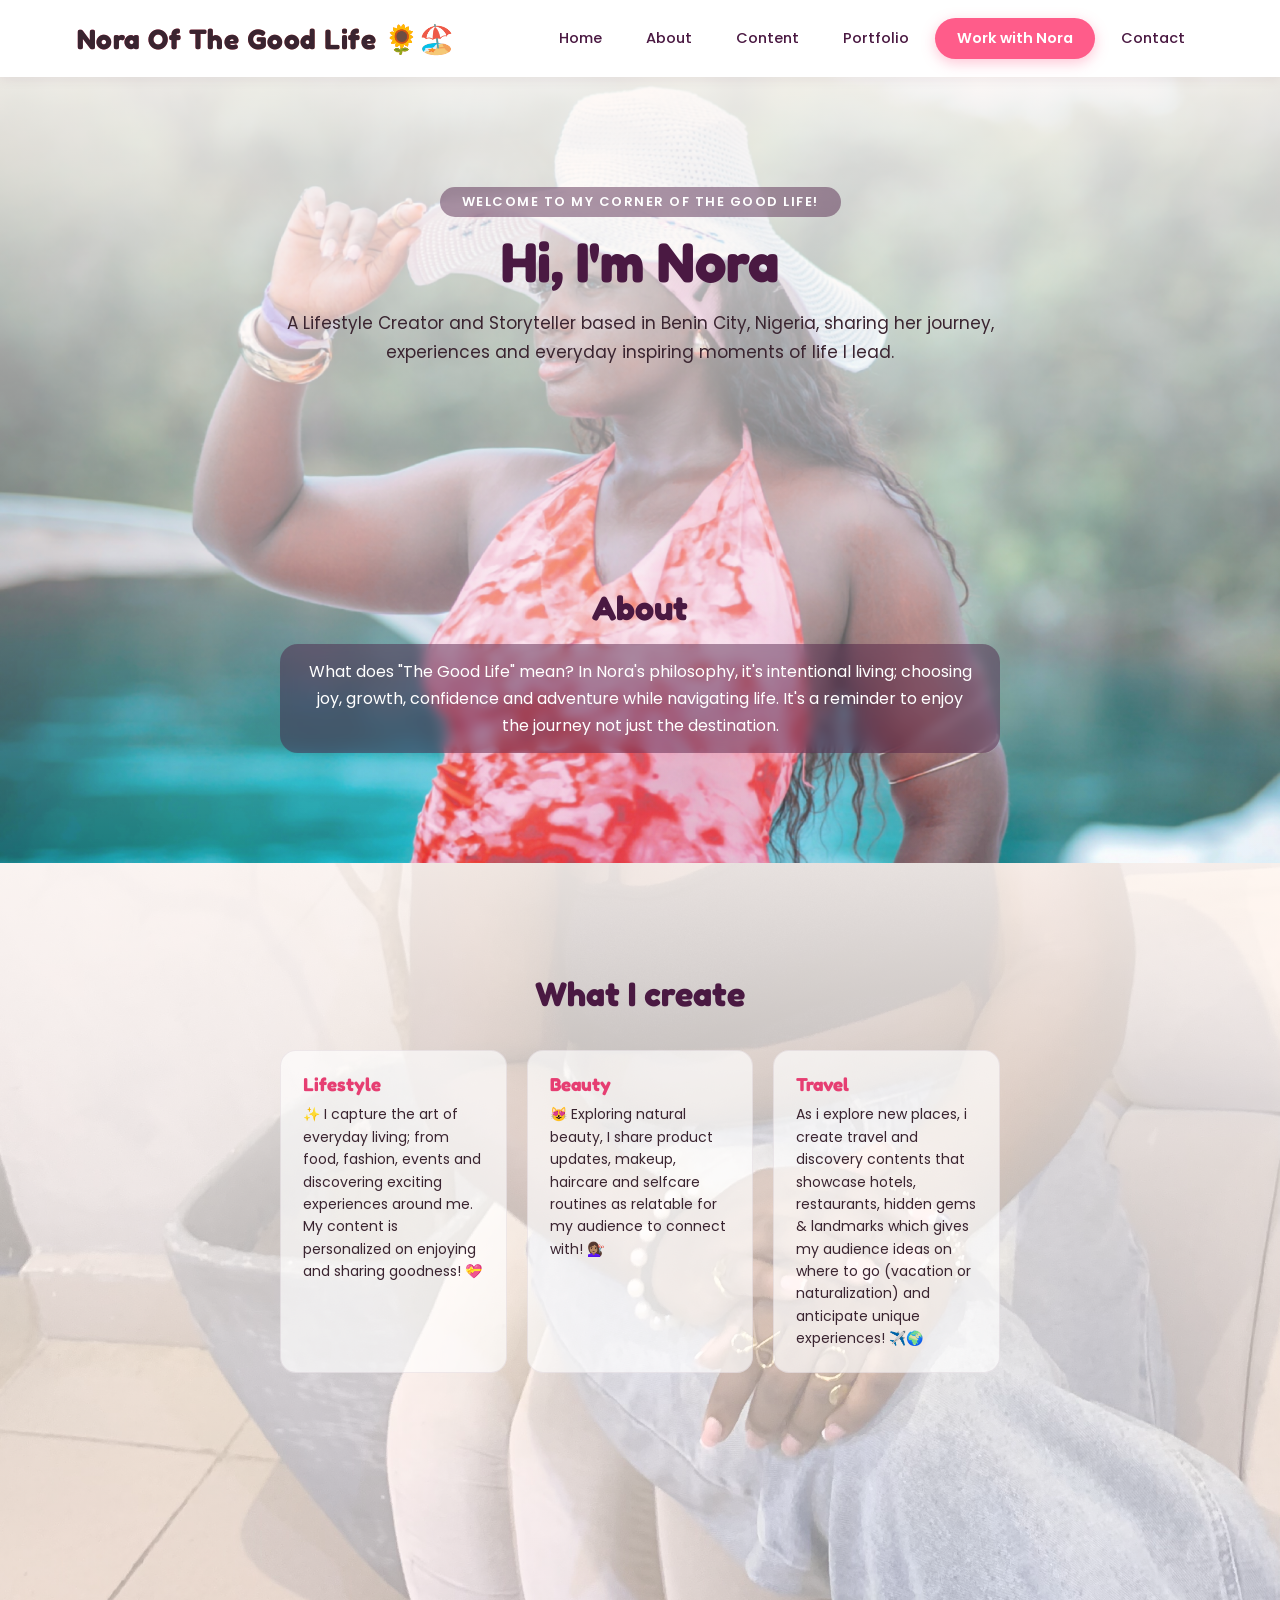
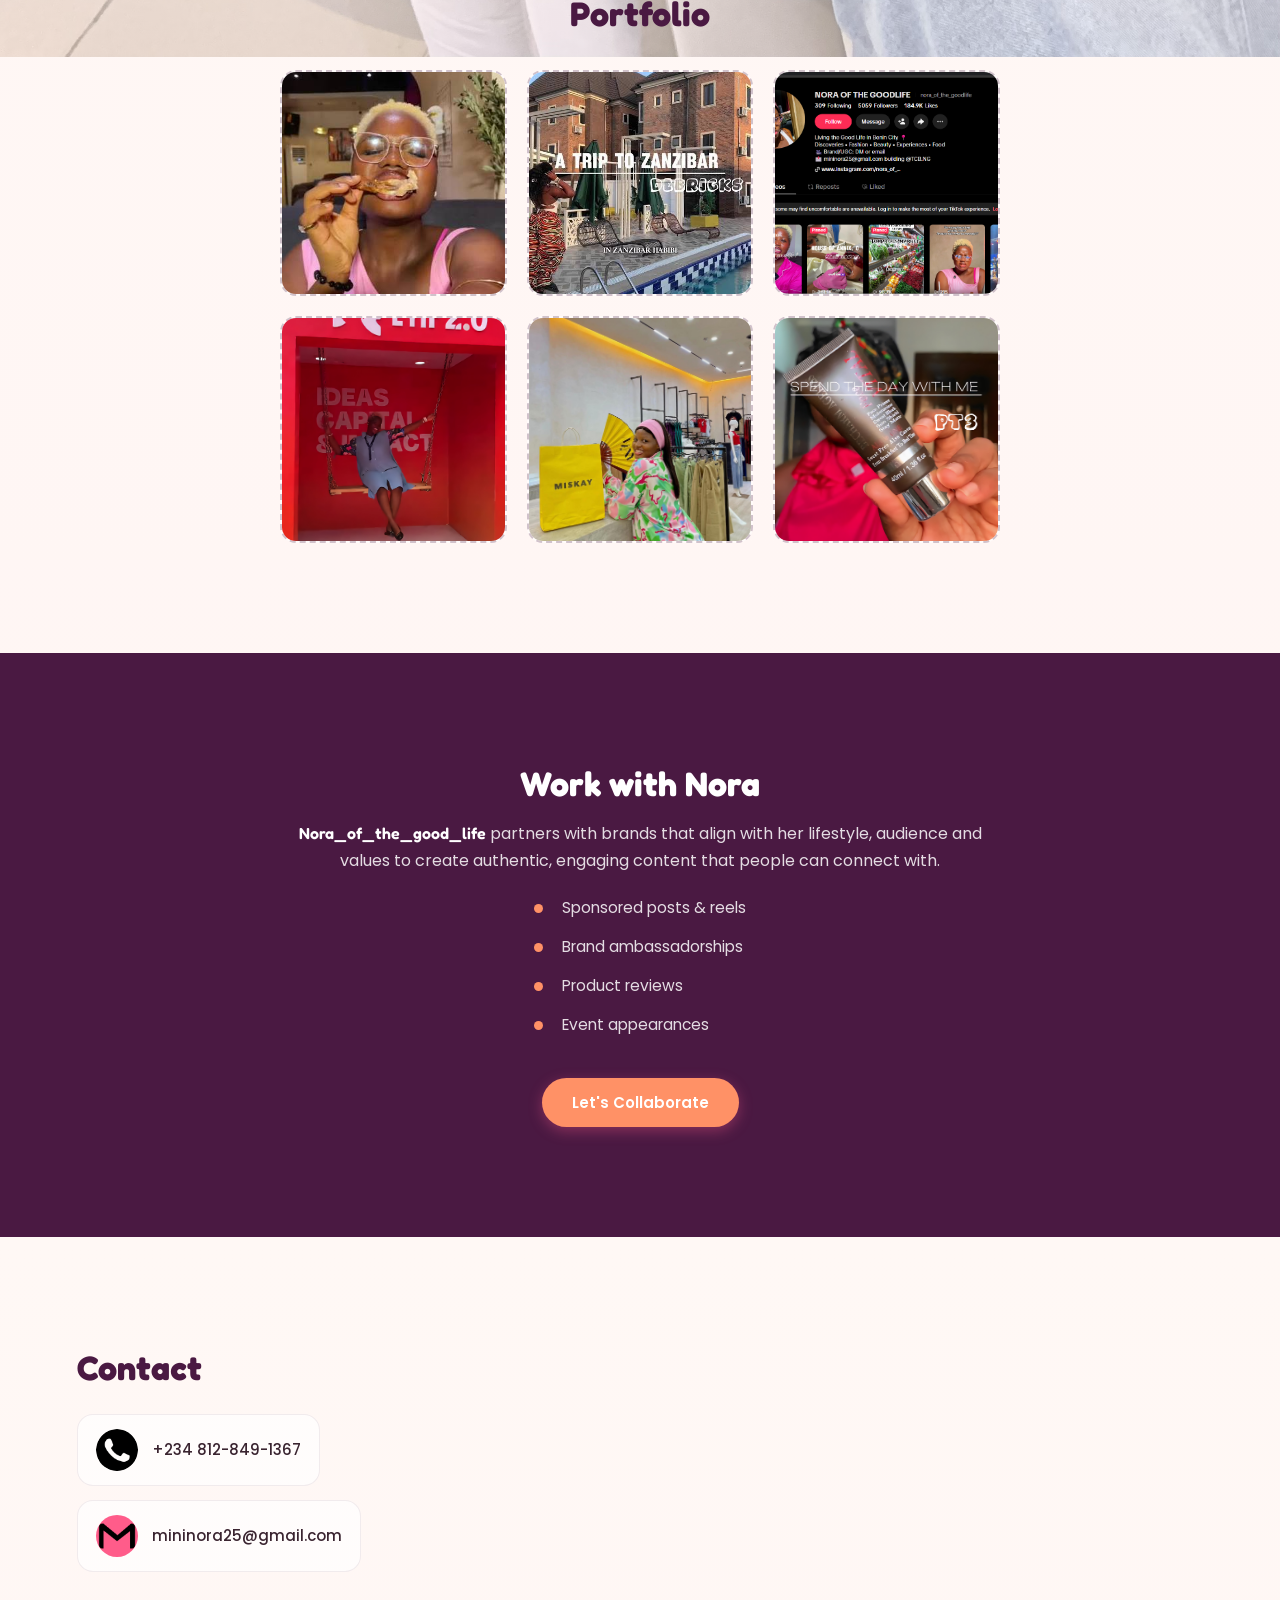
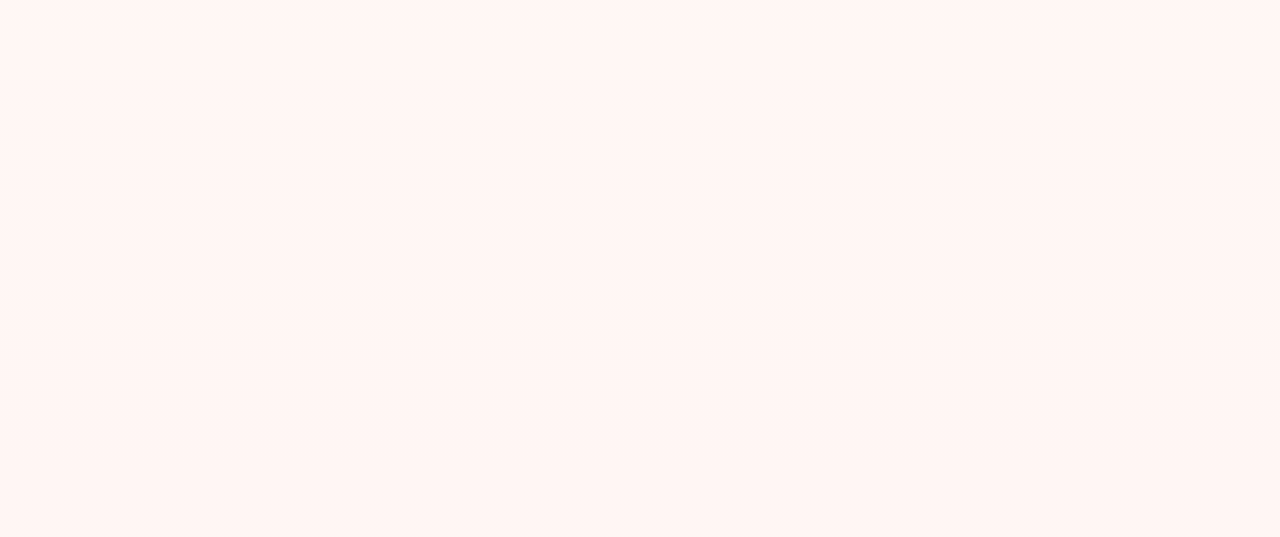
==== index.html @ 42da8dfd "pushing my website" ====
<!DOCTYPE html>
<html lang="en">
<head>
<meta charset="UTF-8">
<meta name="viewport" content="width=device-width, initial-scale=1.0">
<title>Nora</title>

<link rel="preconnect" href="https://fonts.googleapis.com">
<link rel="preconnect" href="https://fonts.gstatic.com" crossorigin>
<link href="https://fonts.googleapis.com/css2?family=Fredoka:wght@600;700&family=Poppins:wght@400;500;600&display=swap" rel="stylesheet">
<link rel="stylesheet" href="style.css">

</head>
<body>

  <header class="navbar">
    <a href="#home" class="logo">Nora Of The Good Life 🌻🏖️</a>
    <nav class="nav-buttons">
      <a href="#home" class="nav-btn">Home</a>
      <a href="#about" class="nav-btn">About</a>
      <a href="#content" class="nav-btn">Content</a>
      <a href="#portfolio" class="nav-btn">Portfolio</a>
      <a href="#work" class="nav-btn cta">Work with Nora</a>
      <a href="#contact" class="nav-btn">Contact</a>
    </nav>
  </header>

  <main>

    <!-- ================= PHOTO 1 — spans Home + About Nora ================= -->
    <!-- Replace assets/photo-1-home-about.jpg with your image path -->
    <div class="photo-zone-1" style="--bg-image:url('assets/img-1.jpg');">

      <section id="home" class="section hero-section">
        <div class="section-inner">
          <p class="eyebrow">Welcome to my corner of the Good Life!</p>
          <h1 class="hero-heading">Hi, I'm Nora</h1>
          <p class="hero-text">A Lifestyle Creator and Storyteller based in Benin City, Nigeria, sharing her journey, experiences and everyday inspiring moments of life I lead.</p>

        </div>
      </section>

      <section id="about" class="section">
        <div class="section-inner">
          <h2>About</h2>
          <p class="section-text-about">What does "The Good Life" mean?
            In Nora's philosophy, it's intentional living; choosing joy, growth, confidence and adventure while navigating life.
            It's a reminder to enjoy the journey not just the destination.
          </p>
        </div>
      </section>

    </div>

    <!-- ================= PHOTO 2 — spans Content + Portfolio ================= -->
    <!-- Replace assets/photo-2-content-portfolio.jpg with your image path -->
    <div class="photo-zone-2" style="--bg-image:url('assets/img-2.jpg');">

      <section id="content" class="section">
        <div class="section-inner">
          <h2>What I create</h2>
          <div class="content-grid">
            <div class="content-card">
              <h3>Lifestyle</h3>
              <p>✨ I capture the art of everyday living; from food, fashion, events and discovering exciting experiences around me. My content is personalized on enjoying and sharing goodness! 💝</p>
            </div>
            <div class="content-card">
              <h3>Beauty</h3>
              <p>😻 Exploring natural beauty, I share product updates, makeup, haircare and selfcare routines as relatable for my audience to connect with! 💇🏽‍♀️</p>
            </div>
            <div class="content-card">
              <h3>Travel</h3>
              <p>As i explore new places, i create travel and discovery contents that showcase hotels, restaurants, hidden gems & landmarks which gives my audience ideas on where to go (vacation or naturalization) and anticipate unique experiences! ✈️🌍</p>
            </div>
          </div>
        </div>
      </section>

      <section id="portfolio" class="section">
        <div class="section-inner">
          <h2>Portfolio</h2>
          <div class="portfolio-grid">
            <div class="portfolio-item"><img class="chop-life-1" src="assets/chop-life-1.jpg"></div>
            <div class="portfolio-item"><img class="chop-life-1" src="assets/chop-life-2.jpg"></div>
            <div class="portfolio-item"><img class="chop-life-1" src="assets/chop-life-3.png"></div>
            <div class="portfolio-item"><img class="chop-life-1" src="assets/chop-life-4 (1).jpg"></div>
            <div class="portfolio-item"><img class="chop-life-1" src="assets/chop-life-5.jpg"></div>
            <div class="portfolio-item"><img class="chop-life-1" src="assets/chop-life-6.jpg"></div>
          </div>
        </div>
      </section>

    </div>

    <!-- ================= NO PHOTO — Work with Nora gets a solid color break instead ================= -->
    <section id="work" class="section work-section">
      <div class="section-inner">
        <h2>Work with Nora</h2>
        <p class="section-text">
          <span class="brand-name">Nora_of_the_good_life</span> partners with brands that align with her lifestyle, audience and values to create authentic, engaging content that people can connect with.
        </p>
        <ul class="collab-list">
          <li>Sponsored posts &amp; reels</li>
          <li>Brand ambassadorships</li>
          <li>Product reviews</li>
          <li>Event appearances</li>
        </ul>

        <a href="#contact" class="btn btn-primary">Let's Collaborate</a>
      </div>
    </section>

<!-- ================= PHOTO 3 — Contact only ================= -->
<div class="photo-zone-3" style="--bg-image:url('assets/img-3.JPG');">

  <section id="contact" class="section">
    <div class="section-inner-last">
      <h2>Contact</h2>

      <div class="contact-list">
        <a class="contact-link" href="https://wa.me/2348128491367" target="_blank" rel="noopener">
          <span class="contact-icon contact-icon--whatsapp">
            <img src="assets/whatsapp.png" alt="WhatsApp">
          </span>
          <span class="contact-value">+234 812-849-1367</span>
        </a>

        <a class="contact-link" href="mailto:mininora25@gmail.com">
          <span class="contact-icon contact-icon--gmail">
            <img src="assets/gmail.png" alt="Gmail">
          </span>
          <span class="contact-value">mininora25@gmail.com</span>
        </a>
      </div>
    </div>
  </section>

</div>
          </main>

</body>
</html>
---- style.css ----
:root{
    /* ===== BRAND COLORS — pink accent + supporting palette ===== */
    --pink-primary: #FF5C8A;   /* main accent — buttons, highlights */
    --pink-dark:    #E63E72;   /* hover state for pink elements */
    --pink-light:   #FFE3EC;   /* soft pink — hover backgrounds, tints */
    --coral:        #FF9166;   /* warm secondary — adds energy */
    --plum:         #4A1942;   /* deep contrast — logo, confident text */
    --cream:        #FFF8F5;   /* warm background instead of stark white */
    --text-dark:    #3A2430;   /* body text — warm near-black */
    --white:        #FFFFFF;
    --navbar-height: 84px;
  }

  *{
    margin: 0;
    padding: 0;
    box-sizing: border-box;
  }

  html{
    scroll-behavior: smooth;
  }

  body{
    font-family: 'Poppins', sans-serif;
    background-color: var(--cream);
    color: var(--text-dark);
  }

  a{
    text-decoration: none;
    color: inherit;
  }

  /* ===== HEADER ===== */
  .navbar{
    position: sticky;
    top: 0;
    z-index: 100;
    display: flex;
    align-items: center;
    justify-content: space-between;
    flex-wrap: wrap;
    gap: 16px;
    padding: 18px 6%;
    background-color: var(--white);
    box-shadow: 0 2px 12px rgba(74, 25, 66, 0.08);
  }

  .logo{
    font-family: 'Fredoka', sans-serif;
    font-weight: 700;
    font-size: 28px;
    background: linear-gradient(90deg, var(--pink-primary), var(--coral));
    -webkit-background-clip: text;
    background-clip: text;
    letter-spacing: 0.5px;
  }

  .nav-buttons{
    display: flex;
    align-items: center;
    flex-wrap: wrap;
    gap: 8px;
  }

  .nav-btn{
    font-family: 'Poppins', sans-serif;
    font-weight: 500;
    font-size: 14.5px;
    color: var(--plum);
    background-color: transparent;
    border: none;
    padding: 10px 18px;
    border-radius: 999px;
    cursor: pointer;
    transition: background-color 0.25s ease, color 0.25s ease, transform 0.2s ease;
  }

  .nav-btn:hover{
    background-color: var(--pink-light);
    color: var(--pink-dark);
  }

  .nav-btn:focus-visible{
    outline: 2px solid var(--pink-primary);
    outline-offset: 2px;
  }

  .nav-btn.cta{
    background-color: var(--pink-primary);
    color: var(--white);
    font-weight: 600;
    padding: 10px 22px;
    box-shadow: 0 4px 14px rgba(255, 92, 138, 0.35);
  }

  .nav-btn.cta:hover{
    background-color: var(--pink-dark);
    transform: translateY(-1px);
    box-shadow: 0 6px 18px rgba(230, 62, 114, 0.4);
  }

  @media (max-width: 720px){
    .navbar{
      justify-content: center;
      text-align: center;
    }
    .nav-buttons{
      justify-content: center;
    }
    .nav-btn{
      font-size: 14px;
      padding: 9px 14px;
    }
  }

  /* =====================================================
     PHOTO ZONES
     A "photo zone" is a wrapper <div> that can hold ONE or
     MORE <section> elements. Whatever image you set on
     --bg-image shows faintly behind every section inside
     that wrapper, so the picture flows continuously across
     however many sections you put inside it.

     HOW TO ADD YOUR IMAGES:
     Find the three divs below with class="photo-zone" and
     replace the url('...') inside the inline style="" with
     the path to your photo, e.g. url('assets/nora-home.jpg')
  ===================================================== */
    .photo-zone-1{
    position: relative;
    isolation: isolate; /* keeps the background layers contained to this wrapper */
  }

    .photo-zone-1::before{
    content: "";
    position: absolute;
    inset: 0;
    z-index: -2;
    background-image: var(--bg-image);
    background-size: cover;
    background-position: 0% 40%;
    background-repeat: no-repeat;
  }

    /* Soft pink/cream wash over the photo so it stays gentle
     and on-brand instead of a plain dimmed image */
  .photo-zone-1::after{
    content: "";
    position: absolute;
    inset: 0;
    z-index: -1;
    background: linear-gradient(180deg, rgba(255,248,245,0.90), rgba(255,227,236,0.10));
  }

  
  .photo-zone-2{
    position: relative;
    isolation: isolate; /* keeps the background layers contained to this wrapper */
  }

  .photo-zone-2::before{
    content: "";
    position: absolute;
    inset: 0;
    z-index: -2;
    background-image: var(--bg-image);
    background-size: cover;
    background-position: 0 45%;
    background-repeat: no-repeat;
  }

  /* Soft pink/cream wash over the photo so it stays gentle
     and on-brand instead of a plain dimmed image */
  .photo-zone-2::after{
    content: "";
    position: absolute;
    inset: 0;
    z-index: -1;
    background: linear-gradient(180deg, rgba(255,248,245,0.90), rgba(255,227,236,0.10));
  }

    .photo-zone-3{
    position: relative;
    isolation: isolate; /* keeps the background layers contained to this wrapper */
  }

    .photo-zone-3::before{
    content: "";
    position: absolute;
    inset: 0;
    z-index: -2;
    background-image: var(--bg-image);
    background-size: 100%;
    background-position: 0 45%;
    background-repeat: no-repeat;
  }

    /* Soft pink/cream wash over the photo so it stays gentle
     and on-brand instead of a plain dimmed image */
  .photo-zone-3::after{
    content: "";
    position: absolute;
    inset: 0;
    z-index: -1;
    background: linear-gradient(180deg, rgba(255,248,245,0.90), rgba(255,227,236,0.10));
  }




  /* Fixed attachment gives a gentle parallax feel — desktop only,
     since background-attachment:fixed is unreliable on mobile Safari */
 @media (min-width: 1024px){
  .photo-zone-1::before,
  .photo-zone-2::before,
  .photo-zone-3::before{
    background-attachment: fixed;
  }
}

  /* ===== SHARED SECTION STYLES ===== */
  .section{
    scroll-margin-top: var(--navbar-height);
    padding: 110px 6%;
    display: flex;
    justify-content: center;
  }

  .section #home{
    scroll-margin-top: var(--navbar-height);
    padding-top: 10px 6%;
    display: flex;
    justify-content: center;
  }

  .section-inner{
    width: 100%;
    max-width: 720px;
    text-align: center;
  }

  .section-inner-last{
    width: 100%;
    max-width: 720px;
    text-align: bottom;
  }

  .eyebrow{
    font-weight: 600;
    font-size: 13px;
    letter-spacing: 1.5px;
    text-transform: uppercase;
    color: var(--white);
    margin-bottom: 10px;

    display: inline-block;
    padding: 5px 22px;
    border-radius: 18px;

    background: rgba(74, 25, 66, 0.45);   /* plum, translucent — photo still shows through */
    backdrop-filter: blur(6px);
    -webkit-backdrop-filter: blur(6px);   /* Safari needs the prefix */
  }

  .section h2{
    font-family: 'Fredoka', sans-serif;
    font-size: 34px;
    color: var(--plum);
    margin-bottom: 16px;
  }

  .section-text{
    font-size: 16px;
    line-height: 1.7;
    color: var(--text-dark);
  }

  .brand-name{
  font-family: 'Fredoka', sans-serif;
  font-weight: 600;
  color: var(--white);
}

 .section-text-about{
  font-size: 16px;
  line-height: 1.7;
  color: var(--white);

  display: inline-block;
  padding: 14px 22px;
  border-radius: 18px;

  background: rgba(74, 25, 66, 0.45);   /* plum, translucent — photo still shows through */
  backdrop-filter: blur(6px);
  -webkit-backdrop-filter: blur(6px);   /* Safari needs the prefix */
}
  .btn{
    display: flex;
    justify-content: center;
    align-items: center;
    margin-top: 26px;
    padding: 13px 30px;
    border-radius: 999px;
    font-weight: 600;
    font-size: 15px;
    width: fit-content;
  }

  .btn-primary{
    background-color: var(--pink-primary);
    color: var(--white);
    box-shadow: 0 4px 14px rgba(255, 92, 138, 0.35);
    transition: background-color 0.25s ease, transform 0.2s ease;
  }

  .btn-primary:hover{
    background-color: var(--pink-dark);
    transform: translateY(-1px);
  }

  #contact{
  justify-content: flex-start;   /* horizontal — pushes it to the left */
  align-items: flex-start;       /* vertical — pushes it to the top */
  min-height: 100vh;             /* needed so "top" has room to mean something */
}

#contact .section-inner{
  text-align: left;
  max-width: 400px;              /* optional — stops text stretching edge-to-edge now that it's not centered */
}

/* ===== CONTACT LIST ===== */
.contact-list{
  margin-top: 26px;
  display: flex;
  flex-direction: column;
  gap: 14px;
  align-items: flex-start;   /* ← add this: stops children stretching full width */
}

.contact-link{
  display: flex;
  align-items: center;
  gap: 14px;
  padding: 14px 18px;
  border-radius: 16px;
  background: rgba(255,255,255,0.65);
  border: 1px solid rgba(74,25,66,0.08);
  transition: background-color 0.25s ease, transform 0.2s ease, border-color 0.25s ease;
}

.contact-link:hover{
  background: var(--white);
  border-color: var(--pink-primary);
  transform: translateY(-1px);
}

.contact-link:focus-visible{
  outline: 2px solid var(--pink-primary);
  outline-offset: 2px;
}

.contact-icon{
  flex-shrink: 0;
  width: 42px;
  height: 42px;
  border-radius: 50%;
  background-color: var(--pink-primary);
  color: var(--white);
  display: flex;
  align-items: center;
  justify-content: center;
}

.contact-icon svg{
  width: 20px;
  height: 20px;
}

.contact-icon--whatsapp{
  background: transparent;   /* the image already has its own black circle */
}

.contact-icon--whatsapp img,
.contact-icon--gmail img{
  width: 100%;
  height: 100%;
  object-fit: cover;
  border-radius: 50%;        /* keeps it clipped to a perfect circle even if the source PNG isn't perfectly cropped */
}

.contact-text{
  display: flex;
  flex-direction: column;
  text-align: left;
}

.contact-label{
  font-size: 12px;
  font-weight: 600;
  text-transform: uppercase;
  letter-spacing: 0.5px;
  color: var(--pink-dark);
}

.contact-value{
  font-size: 15px;
  font-weight: 500;
  color: var(--text-dark);
}


  /* ===== HOME ===== */
  .hero-section #home{
    min-height: calc(100vh - var(--navbar-height));
    align-items: flex-start;
    margin-top: 0;
  }

  .hero-heading{
    font-family: 'Fredoka', sans-serif;
    font-size: 56px;
    color: var(--plum);
    margin-bottom: 14px;
  }

  .hero-text{
    font-size: 17px;
    line-height: 1.7;
  }

  /* ===== CONTENT GRID ===== */
  .content-grid{
    margin-top: 36px;
    display: grid;
    grid-template-columns: repeat(auto-fit, minmax(160px, 1fr));
    gap: 20px;
    text-align: left;
  }

  .content-card{
    background-color: rgba(255,255,255,0.65);
    border: 1px solid rgba(74,25,66,0.08);
    border-radius: 16px;
    padding: 22px;
  }

  .content-card h3{
    font-family: 'Fredoka', sans-serif;
    color: var(--pink-dark);
    margin-bottom: 8px;
  }

  .content-card p{
    font-size: 14px;
    line-height: 1.6;
  }

  /* ===== PORTFOLIO GRID ===== */
  .portfolio-grid{
    margin-top: 36px;
    display: grid;
    grid-template-columns: repeat(auto-fit, minmax(180px, 1fr));
    gap: 20px;
  }

 .portfolio-item{
  aspect-ratio: 1 / 1;
  border-radius: 16px;
  overflow: hidden;              /* ← add this: clips the image to the rounded corners */
  border: 2px dashed rgba(74,25,66,0.25);
  background-color: rgba(255,255,255,0.5);
  display: flex;
  align-items: center;
  justify-content: center;
  color: var(--plum);
  font-size: 13px;
}

  .chop-life-1{
  width: 100%;
  height: 100%;
  object-fit: cover;             /* ← fills the box, crops overflow, no stretching */
  object-position: center;       /* ← same idea as background-position, for <img> tags */
  display: block;                /* removes the small gap browsers add under inline images */
  }



  /* ===== WORK WITH NORA (intentionally has no photo — solid color break) ===== */
  .work-section{
    background-color: var(--plum);
  }

  .collab-list{
  list-style: none;          /* removes the default bullet so we can style our own */
  margin-top: 22px;
  text-align: left;
  display: inline-block;     /* so the list can be centered by its parent .section-inner */
}

.collab-list li{
  position: relative;
  padding-left: 28px;
  margin-bottom: 14px;
  font-size: 15.5px;
  line-height: 1.6;
  color: rgba(255,255,255,0.85);
}

.collab-list li::before{
  content: "";
  position: absolute;
  left: 0;
  top: 8px;
  width: 9px;
  height: 9px;
  border-radius: 50%;
  background-color: var(--coral);
}

  .work-section h2,
  .work-section .eyebrow{
    color: var(--white);
  }

  .work-section .section-text{
    color: rgba(255,255,255,0.85);
  }

  .work-section .btn-primary{
    background-color: var(--coral);
    margin-left: auto;
    margin-right: auto;
  }

  .work-section .btn-primary:hover{
    background-color: var(--pink-primary);
  }
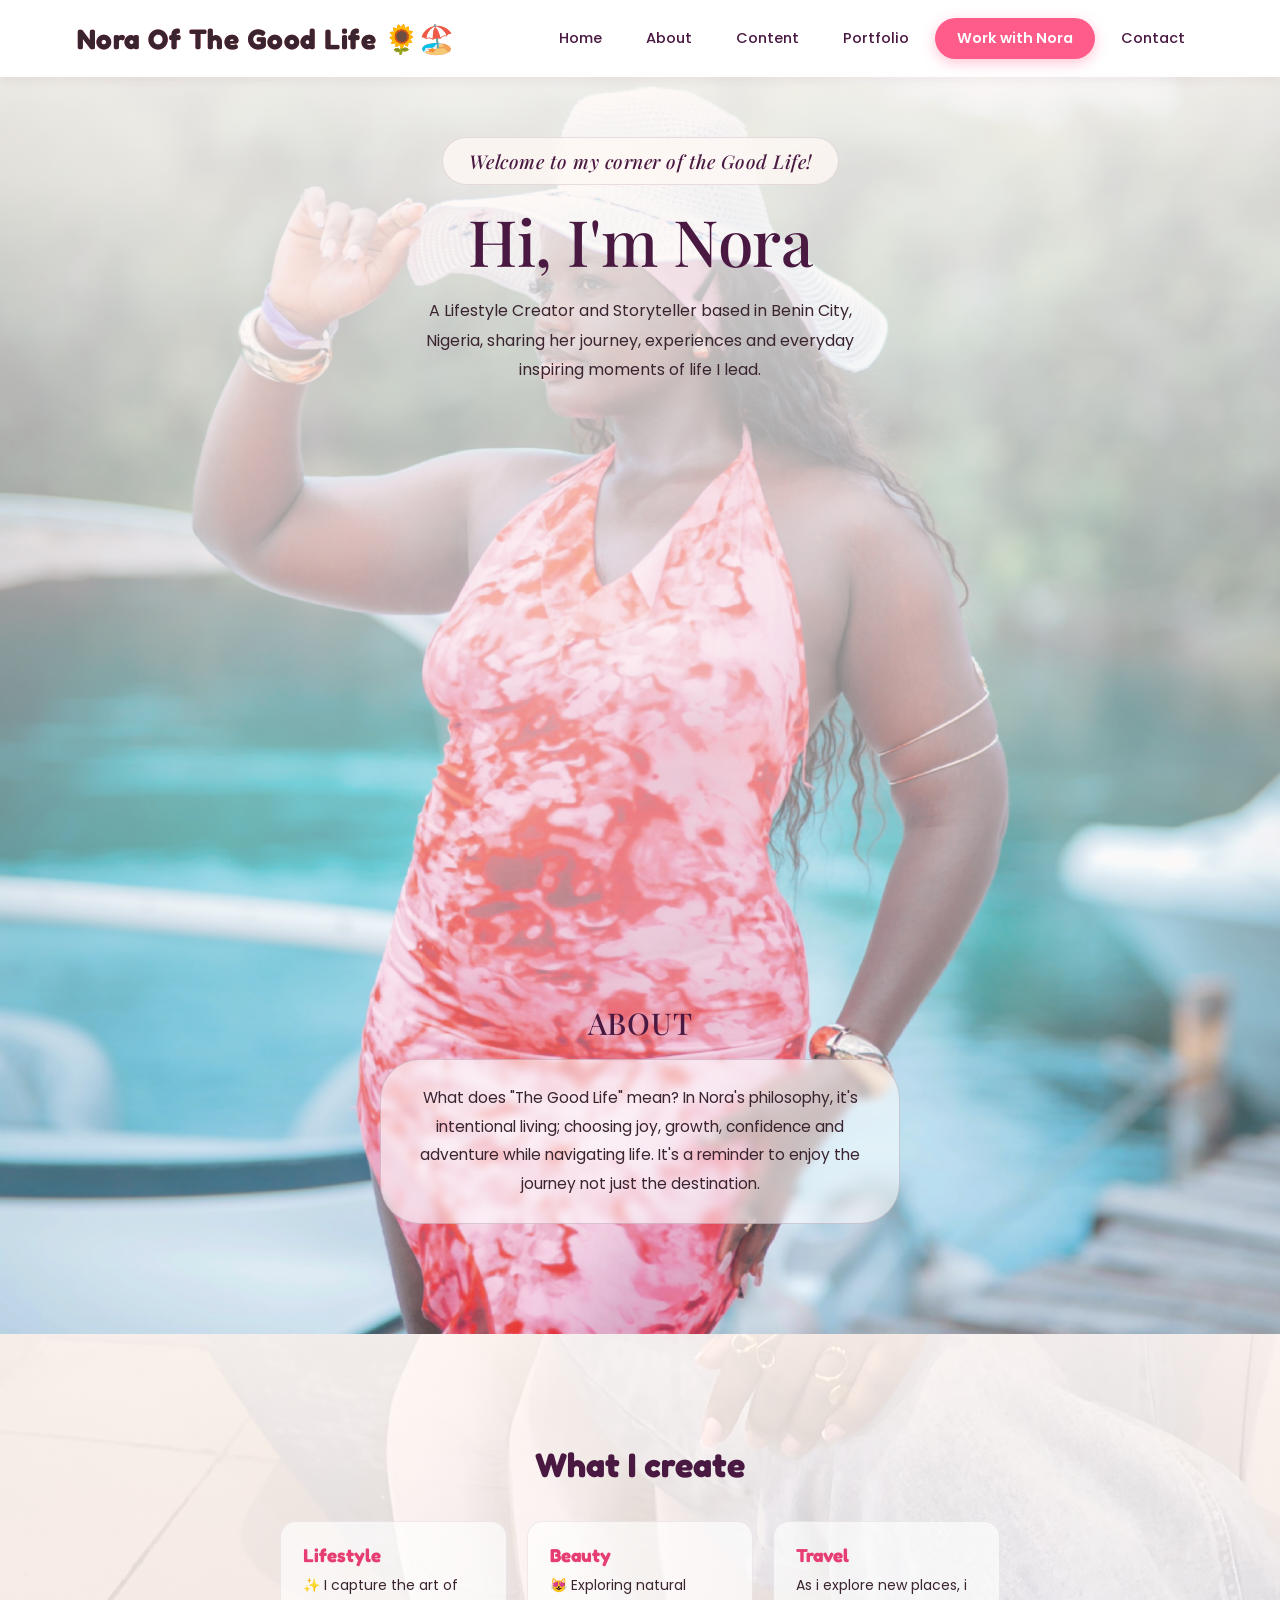
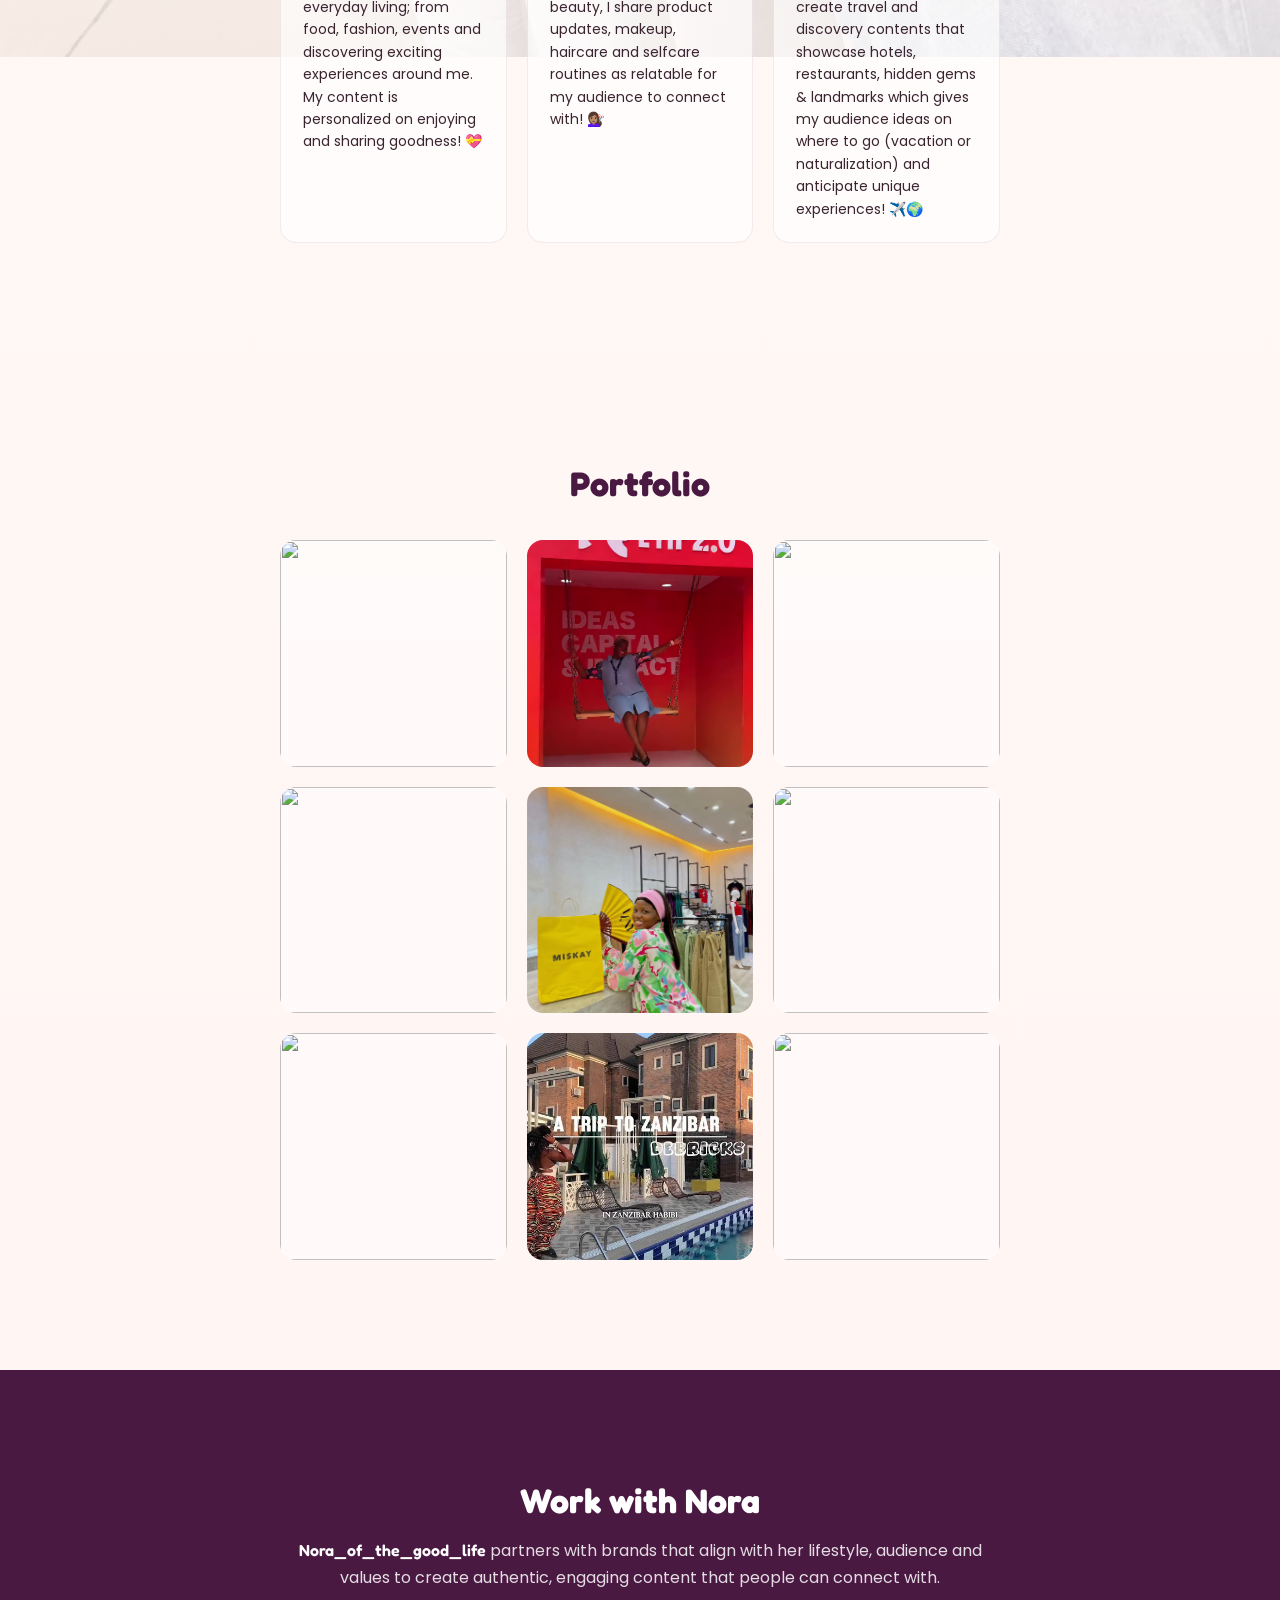
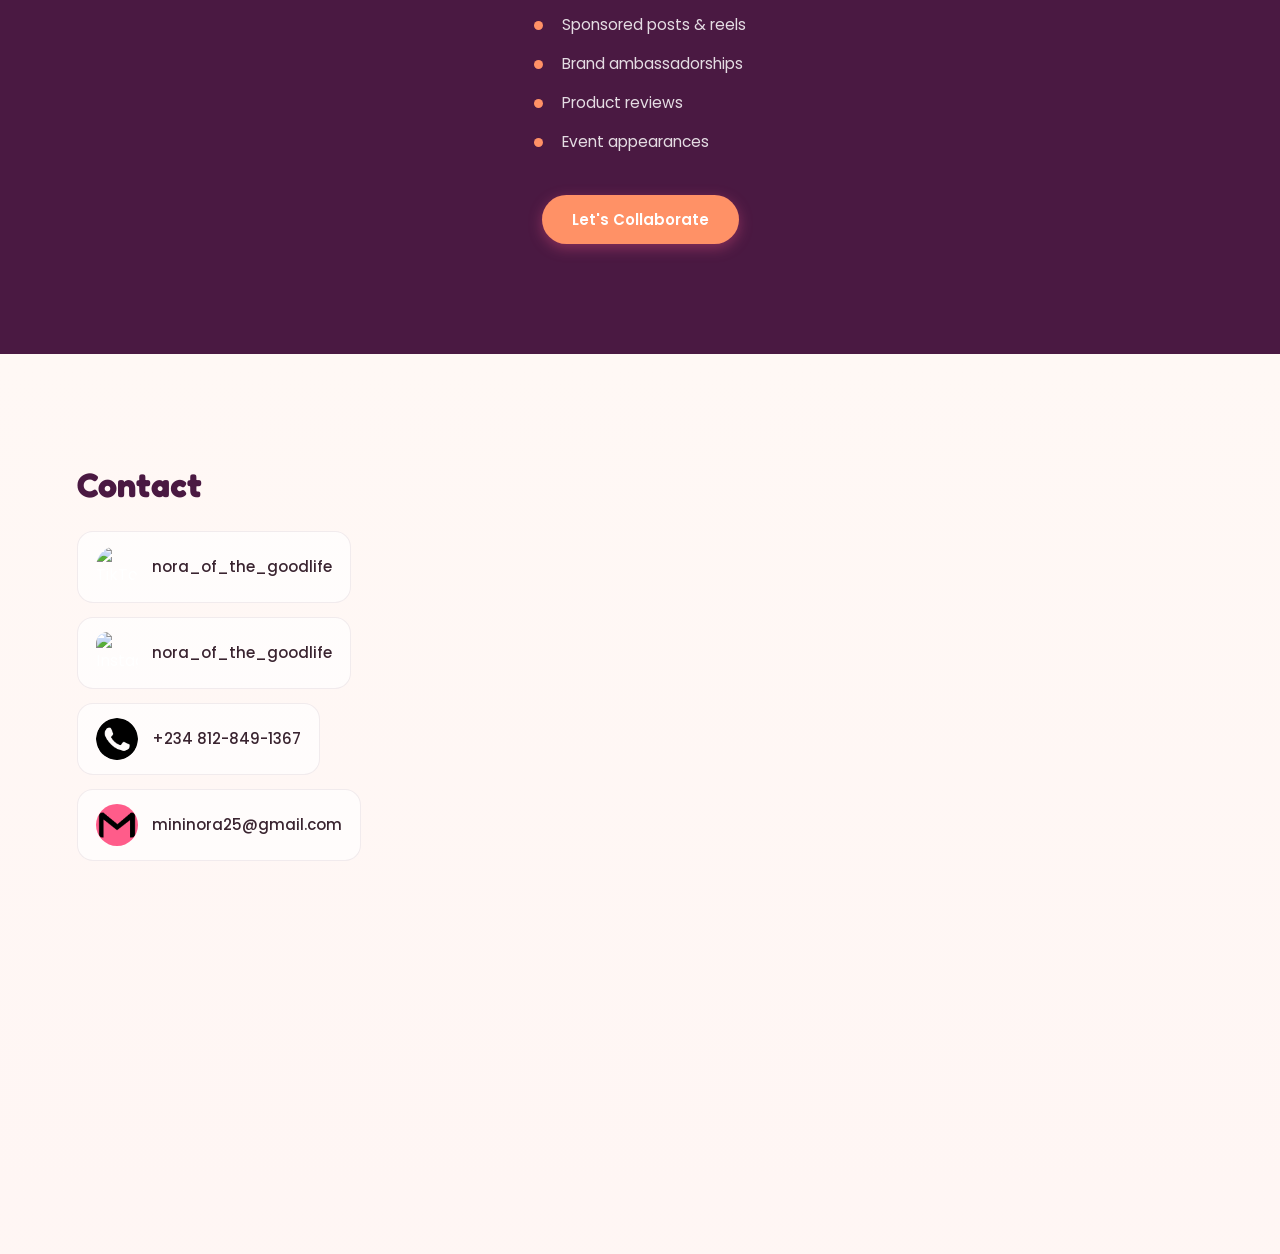
==== commit 28523d50: "Update index.html" ====
--- a/index.html
+++ b/index.html
@@ -5,6 +5,7 @@
 <meta name="viewport" content="width=device-width, initial-scale=1.0">
 <title>Nora</title>
 
+<link href="https://fonts.googleapis.com/css2?family=Fredoka:wght@600;700&family=Playfair+Display:ital,wght@0,500;0,600;1,500&family=Poppins:wght@400;500;600&display=swap" rel="stylesheet">
 <link rel="preconnect" href="https://fonts.googleapis.com">
 <link rel="preconnect" href="https://fonts.gstatic.com" crossorigin>
 <link href="https://fonts.googleapis.com/css2?family=Fredoka:wght@600;700&family=Poppins:wght@400;500;600&display=swap" rel="stylesheet">
@@ -80,12 +81,42 @@
         <div class="section-inner">
           <h2>Portfolio</h2>
           <div class="portfolio-grid">
-            <div class="portfolio-item"><img class="chop-life-1" src="assets/chop-life-1.jpg"></div>
-            <div class="portfolio-item"><img class="chop-life-1" src="assets/chop-life-2.jpg"></div>
-            <div class="portfolio-item"><img class="chop-life-1" src="assets/chop-life-3.png"></div>
-            <div class="portfolio-item"><img class="chop-life-1" src="assets/chop-life-4 (1).jpg"></div>
-            <div class="portfolio-item"><img class="chop-life-1" src="assets/chop-life-5.jpg"></div>
-            <div class="portfolio-item"><img class="chop-life-1" src="assets/chop-life-6.jpg"></div>
+            <div class="portfolio-item">
+              <a href="https://www.tiktok.com/@nora_of_the_goodlife/video/7675454520335404308?is_from_webapp=1&sender_device=pc&web_id=7673917160137917970" 
+              target="_blank" rel="noopener"><img class="portfolio-1" src="assets/who-is-nora.jpg"></a>
+            </div>
+            <div class="portfolio-item">
+              <a href="https://www.tiktok.com/@nora_of_the_goodlife/video/7675911535209860373?is_from_webapp=1&sender_device=pc&web_id=7673917160137917970" 
+              target="_blank" rel="noopener"><img class="portfolio-2" src="assets/chop-life-4 (1).jpg"></a>
+            </div>            
+            <div class="portfolio-item">
+              <a href="https://www.tiktok.com/@nora_of_the_goodlife/video/7475733874744610066?is_from_webapp=1&sender_device=pc&web_id=7673917160137917970" 
+              target="_blank" rel="noopener"><img class="portfolio-3" src="assets/circle-restaurant.jpg"></a>
+            </div>            
+            <div class="portfolio-item">
+              <a href="https://www.tiktok.com/@nora_of_the_goodlife/video/7672021523774901524?is_from_webapp=1&sender_device=pc&web_id=7673917160137917970" 
+              target="_blank" rel="noopener"><img class="portfolio-4" src="assets/transeat-1.PNG"></a>
+            </div>            
+            <div class="portfolio-item">
+              <a href="https://vt.tiktok.com/ZSVXrMayo/" 
+              target="_blank" rel="noopener"><img class="portfolio-5" src="assets/chop-life-5.jpg"></a>
+            </div>            
+            <div class="portfolio-item">
+              <a href="https://vt.tiktok.com/ZSVXrLvYf/" 
+              target="_blank" rel="noopener"><img class="portfolio-6" src="assets/fashion.PNG"></a>
+            </div>
+            <div class="portfolio-item">
+              <a href="https://vt.tiktok.com/ZSVXBfgC5/" 
+              target="_blank" rel="noopener"><img class="portfolio-7" src="assets/relaxer.PNG"></a>
+            </div> 
+            <div class="portfolio-item">
+              <a href="https://vt.tiktok.com/ZSVXSeoRn/" 
+              target="_blank" rel="noopener"><img class="portfolio-8" src="assets/chop-life-2.jpg"></a>
+            </div> 
+            <div class="portfolio-item">
+              <a href="https://vt.tiktok.com/ZSVXSePQp/" 
+              target="_blank" rel="noopener"><img class="portfolio-9" src="assets/teeth-whitening.jpg"></a>
+            </div>           
           </div>
         </div>
       </section>
@@ -118,6 +149,21 @@
       <h2>Contact</h2>
 
       <div class="contact-list">
+
+        <a class="contact-link" href="https://www.tiktok.com/@nora_of_the_goodlife?lang=en" target="_blank" rel="noopener">
+          <span class="contact-icon contact-icon--whatsapp">
+            <img src="assets/tik-tok.png" alt="TikTok">
+          </span>
+          <span class="contact-value">nora_of_the_goodlife</span>
+        </a>
+
+        <a class="contact-link" href="https://www.instagram.com/nora_of_the_goodlife/" target="_blank" rel="noopener">
+          <span class="contact-icon contact-icon--instagram">
+            <img src="assets/instagram.png" alt="Instagram">
+          </span>
+          <span class="contact-value">nora_of_the_goodlife</span>
+        </a>
+
         <a class="contact-link" href="https://wa.me/2348128491367" target="_blank" rel="noopener">
           <span class="contact-icon contact-icon--whatsapp">
             <img src="assets/whatsapp.png" alt="WhatsApp">
@@ -139,4 +185,4 @@
           </main>
 
 </body>
-</html>+</html>
--- a/style.css
+++ b/style.css
@@ -247,23 +247,34 @@
     text-align: bottom;
   }
 
-  .eyebrow{
-    font-weight: 600;
-    font-size: 13px;
-    letter-spacing: 1.5px;
-    text-transform: uppercase;
-    color: var(--white);
-    margin-bottom: 10px;
-
-    display: inline-block;
-    padding: 5px 22px;
-    border-radius: 18px;
-
-    background: rgba(74, 25, 66, 0.45);   /* plum, translucent — photo still shows through */
-    backdrop-filter: blur(6px);
-    -webkit-backdrop-filter: blur(6px);   /* Safari needs the prefix */
-  }
-
+.eyebrow{
+  font-family: 'Playfair Display', serif;
+  font-style: italic;
+  font-weight: 500;
+  font-size: 19px;
+  letter-spacing: 0.5px;
+  text-transform: none;
+  color: var(--plum);
+
+  display: inline-block;
+  padding: 10px 26px;
+  margin-bottom: 22px;
+  border-radius: 999px;
+
+  background: rgba(255, 248, 245, 0.75);
+  border: 1px solid rgba(74, 25, 66, 0.12);
+  backdrop-filter: blur(6px);
+  -webkit-backdrop-filter: blur(6px);
+}
+
+.eyebrow::before,
+.eyebrow::after{
+  content: "";
+  width: 32px;
+  height: 1px;
+  background: var(--coral);
+  opacity: 0.6;
+}
   .section h2{
     font-family: 'Fredoka', sans-serif;
     font-size: 34px;
@@ -271,6 +282,15 @@
     margin-bottom: 16px;
   }
 
+  #about h2{
+  font-family: 'Playfair Display', serif;
+  font-weight: 500;
+  font-size: 30px;
+  letter-spacing: 1px;
+  text-transform: uppercase;
+  color: var(--plum);
+}
+
   .section-text{
     font-size: 16px;
     line-height: 1.7;
@@ -283,18 +303,20 @@
   color: var(--white);
 }
 
- .section-text-about{
-  font-size: 16px;
-  line-height: 1.7;
-  color: var(--white);
+.section-text-about{
+  font-family: 'Poppins', sans-serif;
+  font-size: 15.5px;
+  line-height: 1.85;
+  color: var(--text-dark);
 
   display: inline-block;
-  padding: 14px 22px;
-  border-radius: 18px;
-
-  background: rgba(74, 25, 66, 0.45);   /* plum, translucent — photo still shows through */
-  backdrop-filter: blur(6px);
-  -webkit-backdrop-filter: blur(6px);   /* Safari needs the prefix */
+  max-width: 520px;
+  padding: 24px 28px;
+  border-radius: 40px;
+  border: 1px solid rgba(74, 25, 66, 0.18);
+  background: rgba(255, 255, 255, 0.55);
+  backdrop-filter: blur(4px);
+  -webkit-backdrop-filter: blur(4px);
 }
   .btn{
     display: flex;
@@ -391,6 +413,19 @@
   border-radius: 50%;        /* keeps it clipped to a perfect circle even if the source PNG isn't perfectly cropped */
 }
 
+.contact-icon--instagram{
+  background: transparent;   /* the image already has its own shape/background */
+  border-radius: 26%;        /* squircle — rounded corners, not a full circle */
+  overflow: hidden;          /* clips the image to that rounded-square shape */
+}
+
+.contact-icon--instagram img{
+  width: 100%;
+  height: 100%;
+  object-fit: cover;
+  border-radius: 26%;        /* match the parent so corners round consistently */
+}
+
 .contact-text{
   display: flex;
   flex-direction: column;
@@ -413,23 +448,31 @@
 
 
   /* ===== HOME ===== */
-  .hero-section #home{
-    min-height: calc(100vh - var(--navbar-height));
-    align-items: flex-start;
-    margin-top: 0;
-  }
+.hero-section{
+  min-height: calc(100vh - var(--navbar-height));
+  align-items: flex-start;
+  margin-top: 0;
+  padding-top: 60px;
+}
 
   .hero-heading{
-    font-family: 'Fredoka', sans-serif;
-    font-size: 56px;
-    color: var(--plum);
-    margin-bottom: 14px;
-  }
-
-  .hero-text{
-    font-size: 17px;
-    line-height: 1.7;
-  }
+  font-family: 'Playfair Display', serif;
+  font-weight: 500;
+  font-size: 64px;
+  line-height: 1.05;
+  letter-spacing: -0.5px;
+  color: var(--plum);
+  margin-bottom: 22px;
+}
+
+.hero-text{
+  font-family: 'Poppins', sans-serif;
+  font-size: 16px;
+  line-height: 1.85;
+  color: var(--text-dark);
+  max-width: 480px;
+  margin: 0 auto;   /* ← add this: centers the box itself within .section-inner */
+}
 
   /* ===== CONTENT GRID ===== */
   .content-grid{
@@ -470,7 +513,6 @@
   aspect-ratio: 1 / 1;
   border-radius: 16px;
   overflow: hidden;              /* ← add this: clips the image to the rounded corners */
-  border: 2px dashed rgba(74,25,66,0.25);
   background-color: rgba(255,255,255,0.5);
   display: flex;
   align-items: center;
@@ -479,11 +521,48 @@
   font-size: 13px;
 }
 
-  .chop-life-1{
+.portfolio-item a{
+  display: block;
+  width: 100%;
+  height: 100%;
+  cursor: pointer;
+}
+
+.portfolio-item img{
+  transition: transform 0.3s ease;
+}
+
+.portfolio-item a:hover img{
+  transform: scale(1.06);
+}
+
+  .portfolio-1{
+  width: 100%;
+  height: 100%;
+  object-fit: cover;             /* ← fills the box, crops overflow, no stretching */
+  object-position: top;       /* ← same idea as background-position, for <img> tags */
+  display: block;                /* removes the small gap browsers add under inline images */
+  }
+
+  .portfolio-2, 
+  .portfolio-3, 
+  .portfolio-4, 
+  .portfolio-5,
+  .portfolio-7,
+  .portfolio-8,
+  .portfolio-9{
   width: 100%;
   height: 100%;
   object-fit: cover;             /* ← fills the box, crops overflow, no stretching */
   object-position: center;       /* ← same idea as background-position, for <img> tags */
+  display: block;                /* removes the small gap browsers add under inline images */
+  }
+
+  .portfolio-6{
+  width: 100%;
+  height: 100%;
+  object-fit: cover;             /* ← fills the box, crops overflow, no stretching */
+  object-position: 0 -60px;       /* ← same idea as background-position, for <img> tags */
   display: block;                /* removes the small gap browsers add under inline images */
   }
 
@@ -538,4 +617,4 @@
 
   .work-section .btn-primary:hover{
     background-color: var(--pink-primary);
-  }+  }
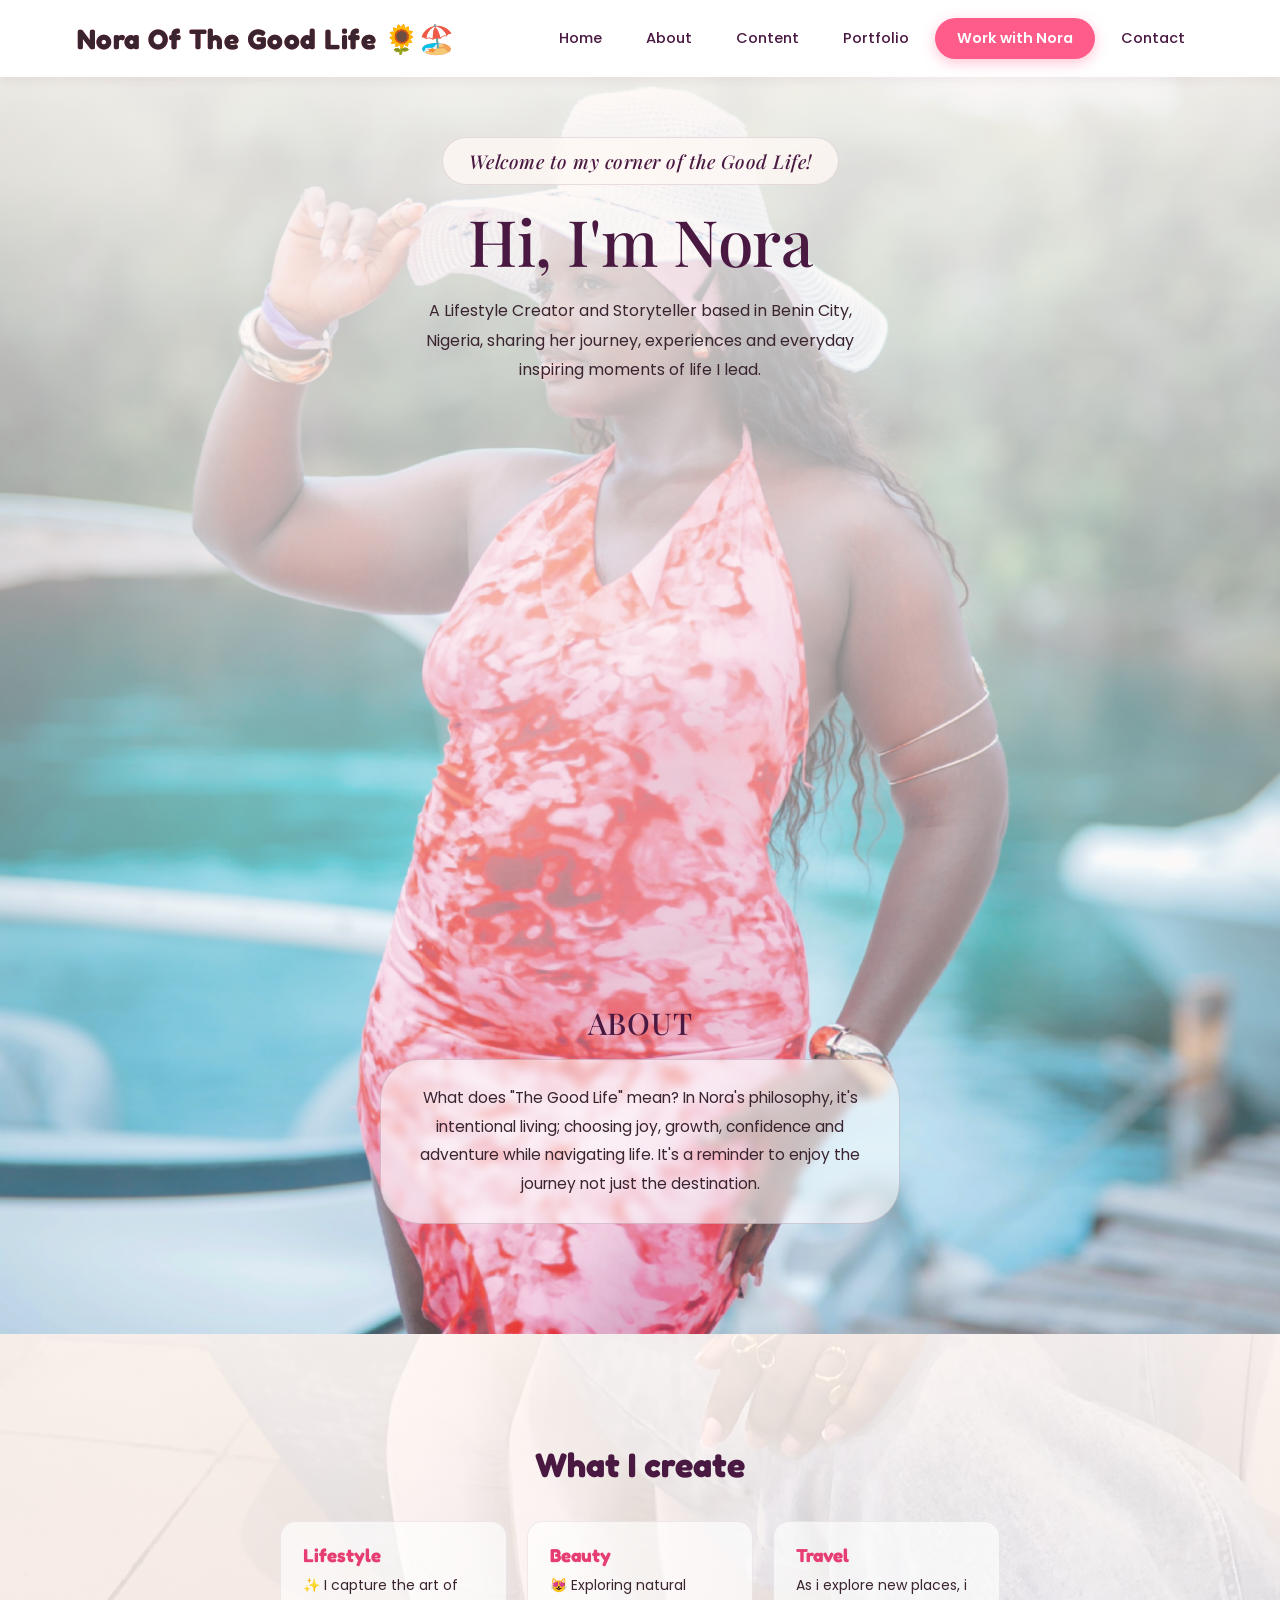
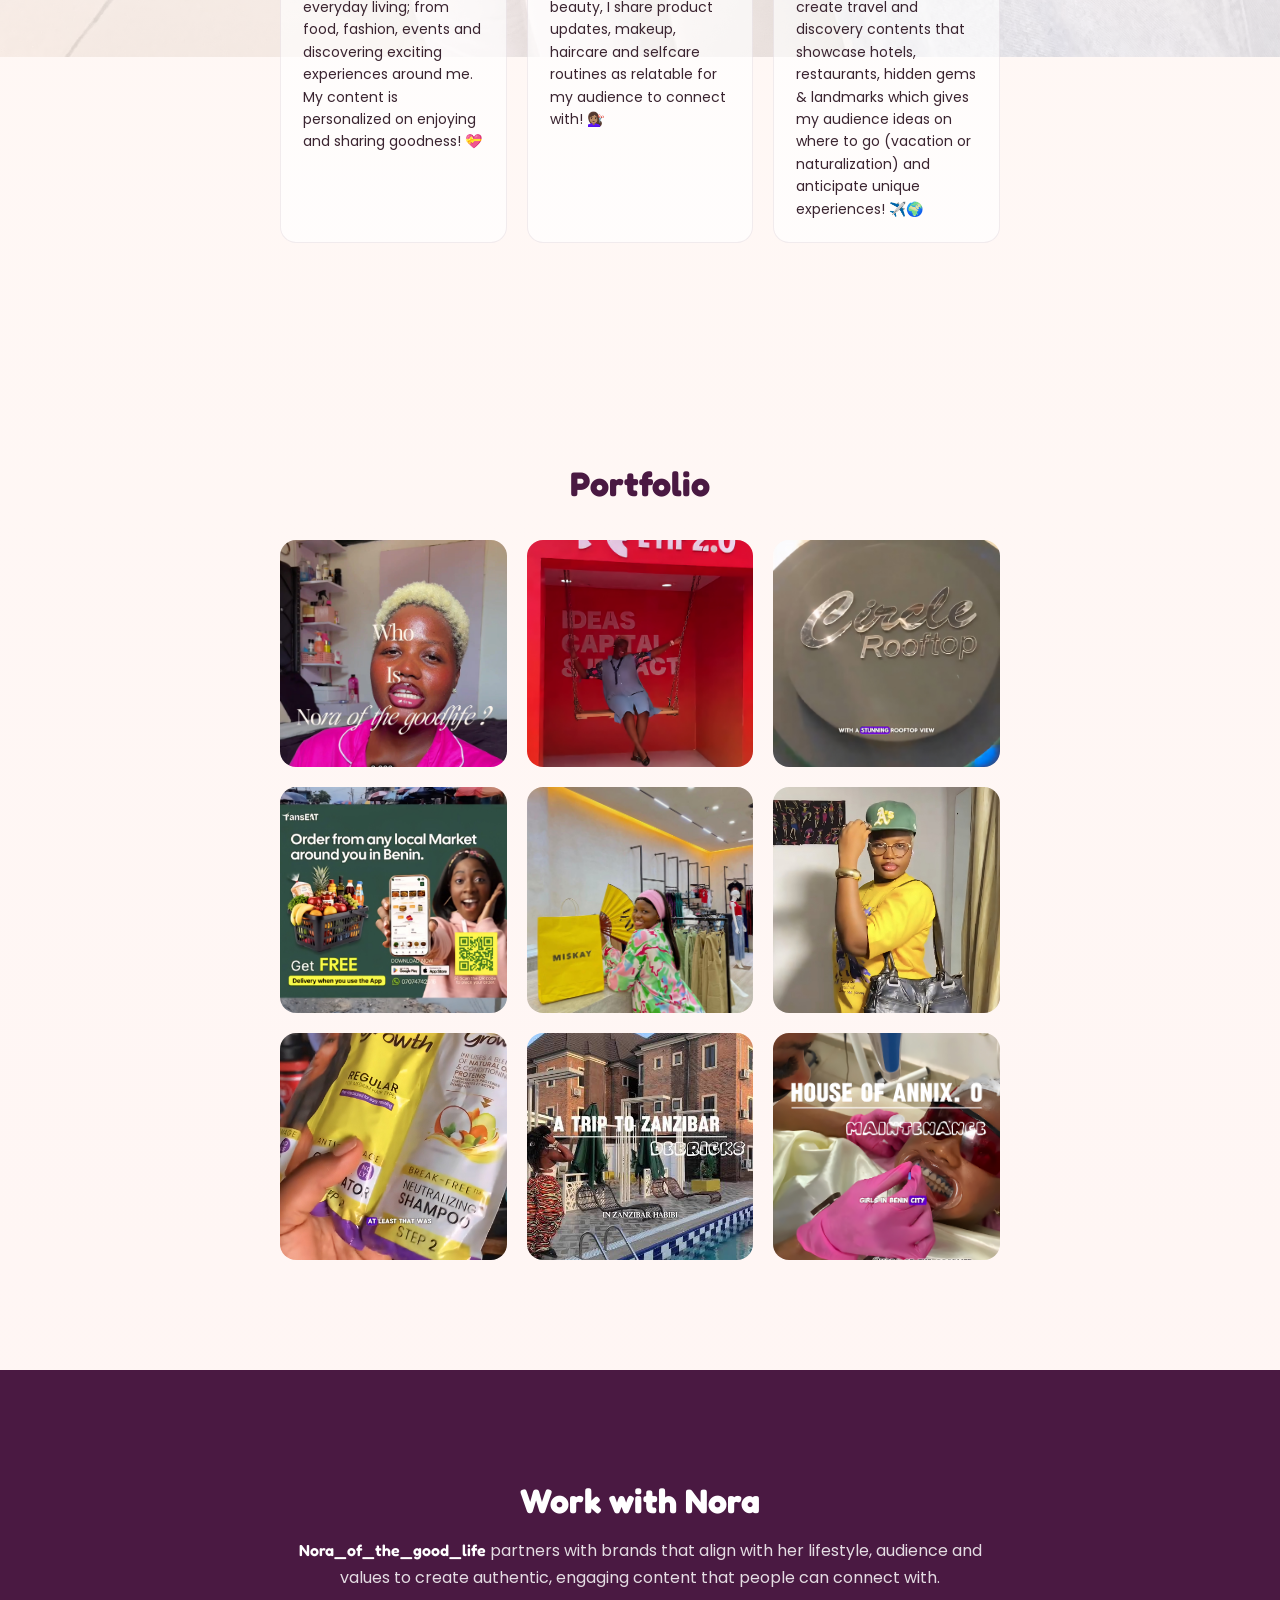
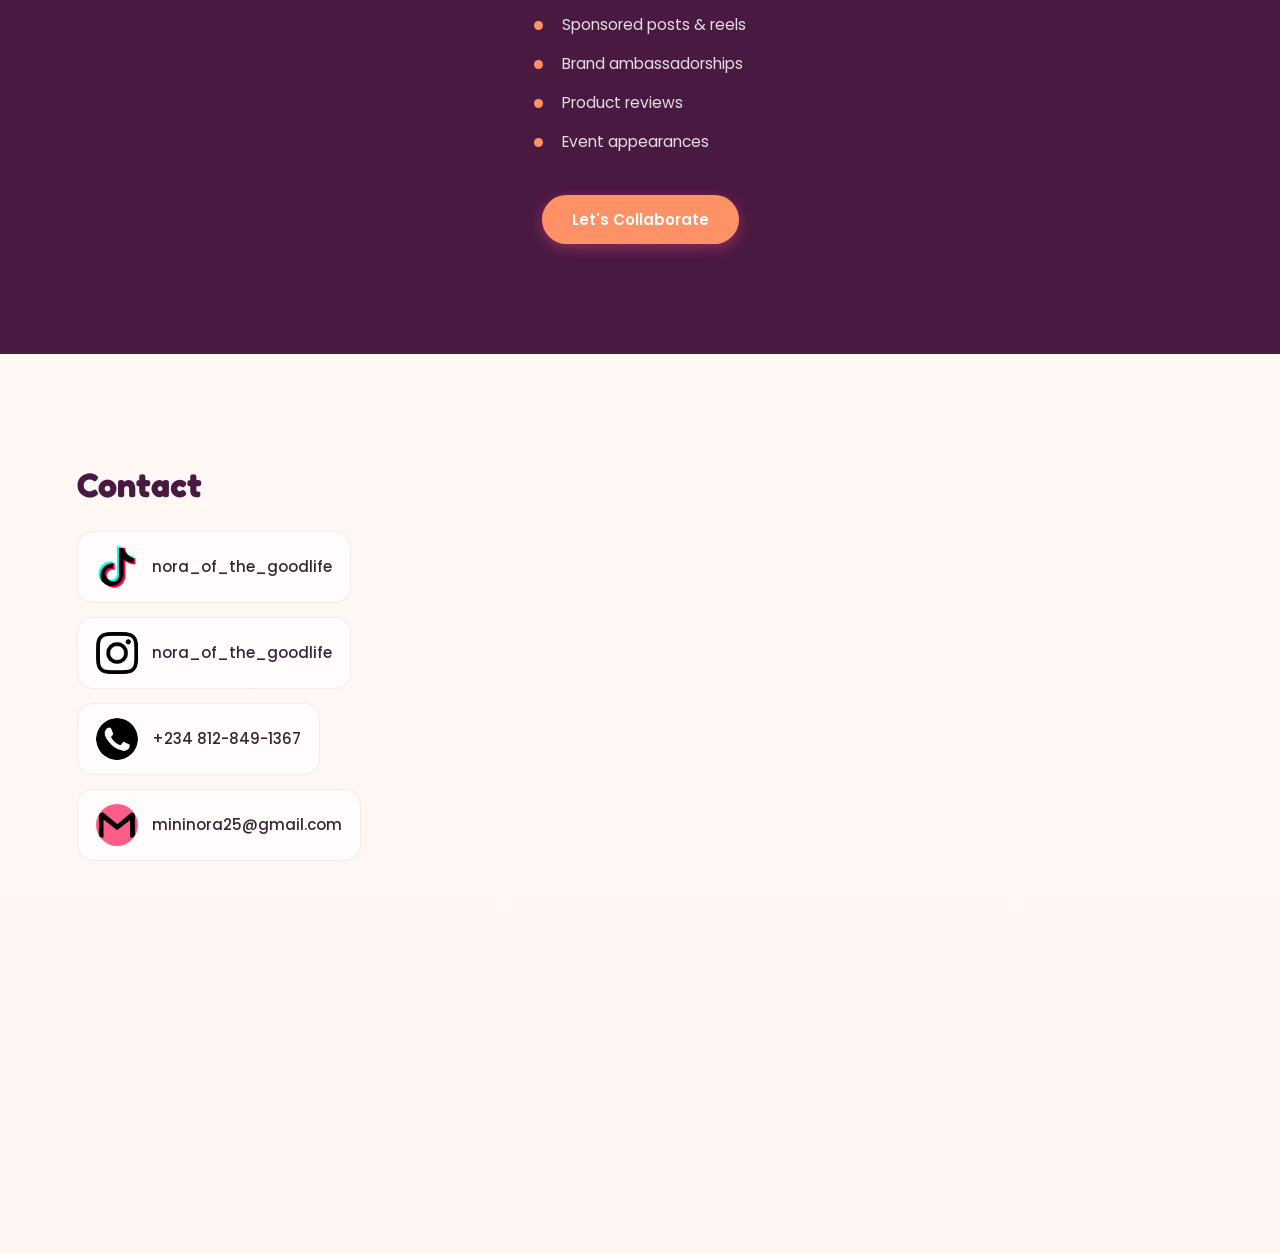
==== commit 59d26494: "Update index.html" ====
--- a/index.html
+++ b/index.html
@@ -95,7 +95,7 @@
             </div>            
             <div class="portfolio-item">
               <a href="https://www.tiktok.com/@nora_of_the_goodlife/video/7672021523774901524?is_from_webapp=1&sender_device=pc&web_id=7673917160137917970" 
-              target="_blank" rel="noopener"><img class="portfolio-4" src="assets/transeat-1.PNG"></a>
+              target="_blank" rel="noopener"><img class="portfolio-4" src="assets/transeat-1.jpg"></a>
             </div>            
             <div class="portfolio-item">
               <a href="https://vt.tiktok.com/ZSVXrMayo/" 
@@ -103,11 +103,11 @@
             </div>            
             <div class="portfolio-item">
               <a href="https://vt.tiktok.com/ZSVXrLvYf/" 
-              target="_blank" rel="noopener"><img class="portfolio-6" src="assets/fashion.PNG"></a>
+              target="_blank" rel="noopener"><img class="portfolio-6" src="assets/fashion.jpg"></a>
             </div>
             <div class="portfolio-item">
               <a href="https://vt.tiktok.com/ZSVXBfgC5/" 
-              target="_blank" rel="noopener"><img class="portfolio-7" src="assets/relaxer.PNG"></a>
+              target="_blank" rel="noopener"><img class="portfolio-7" src="assets/relaxer.jpg"></a>
             </div> 
             <div class="portfolio-item">
               <a href="https://vt.tiktok.com/ZSVXSeoRn/" 
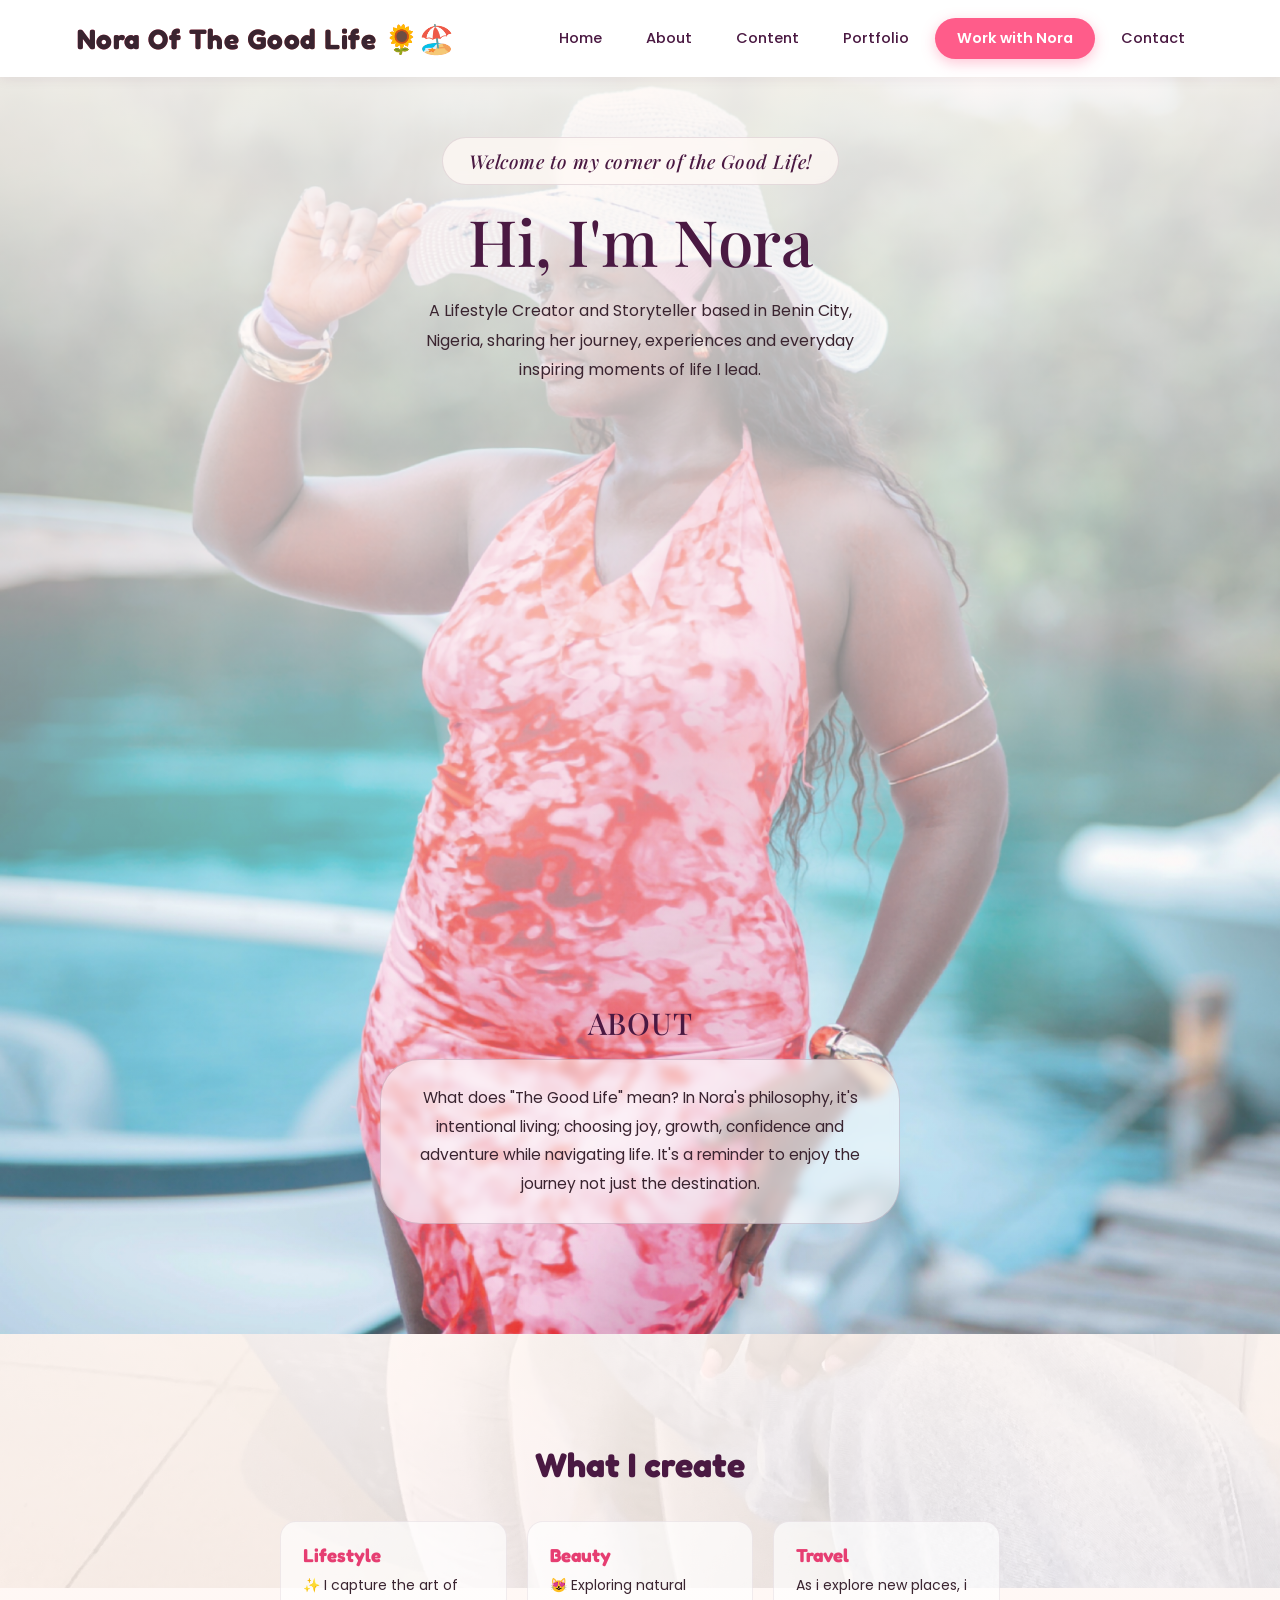
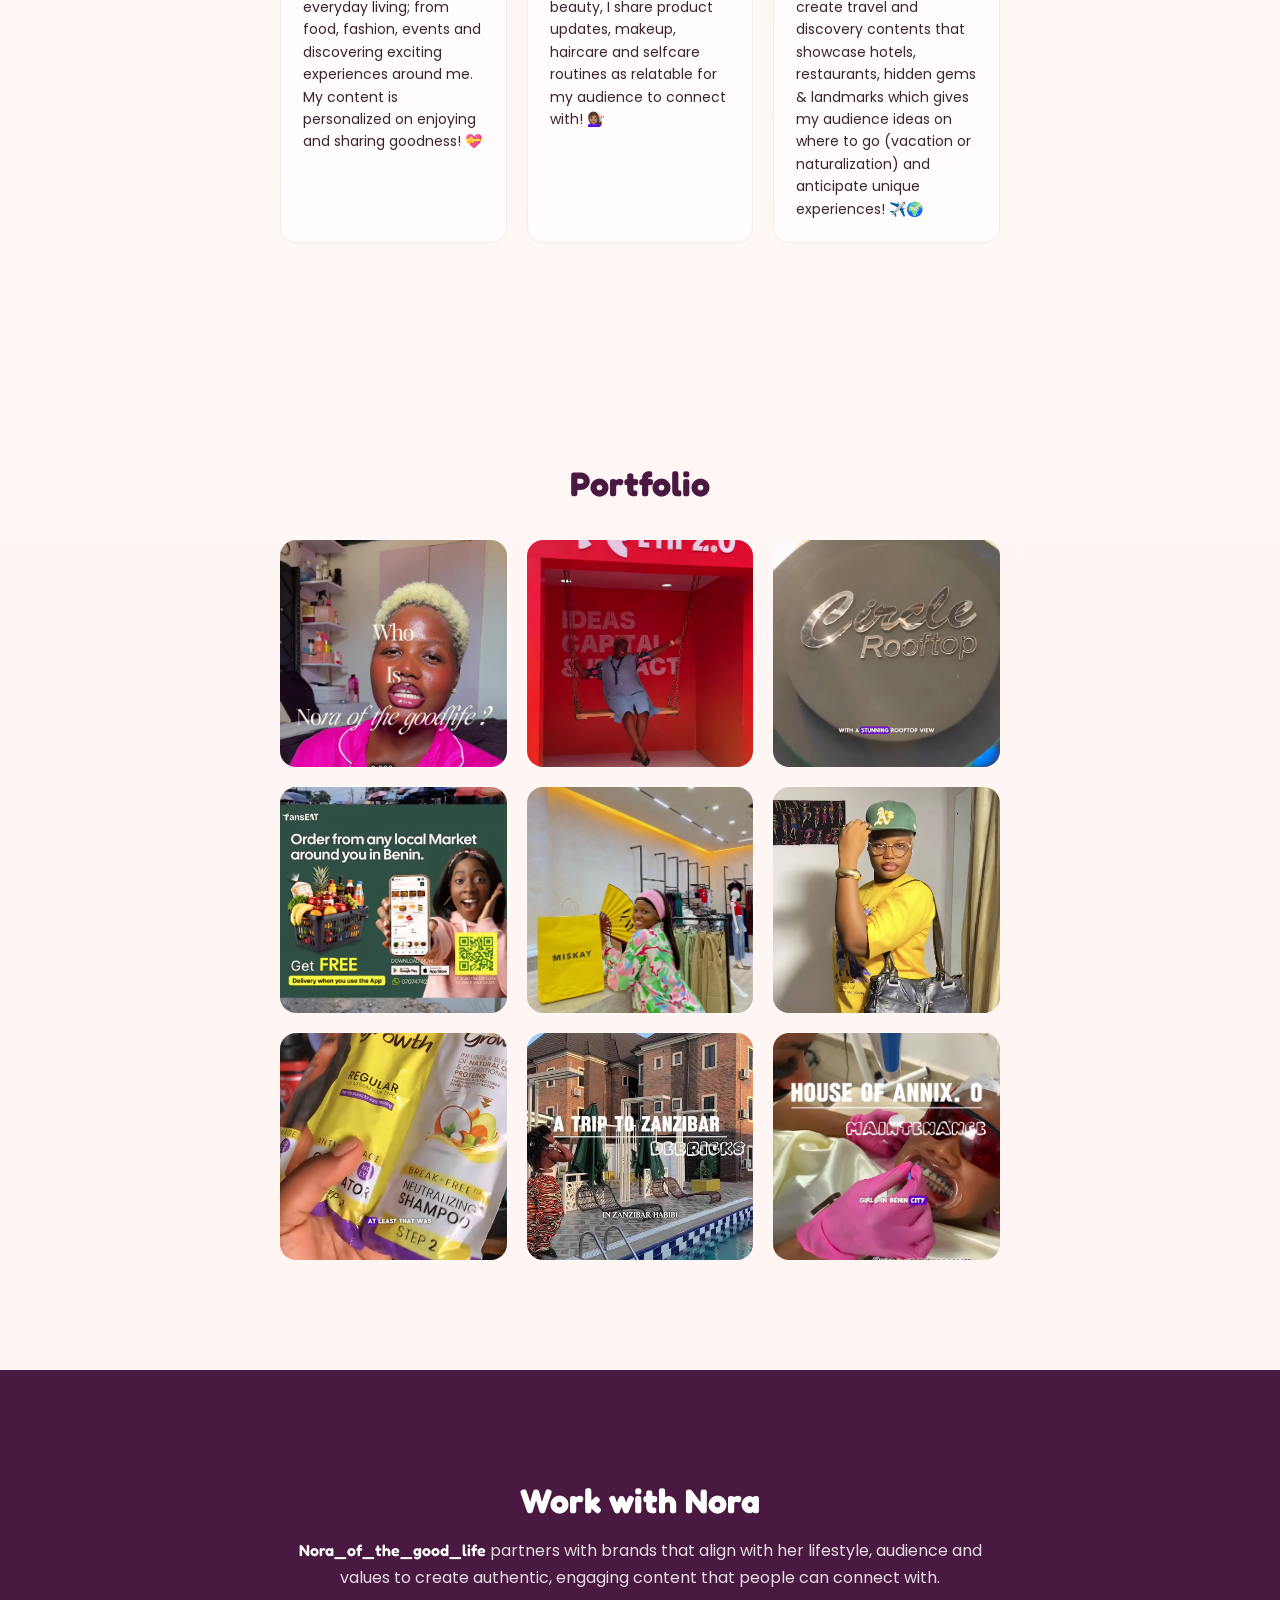
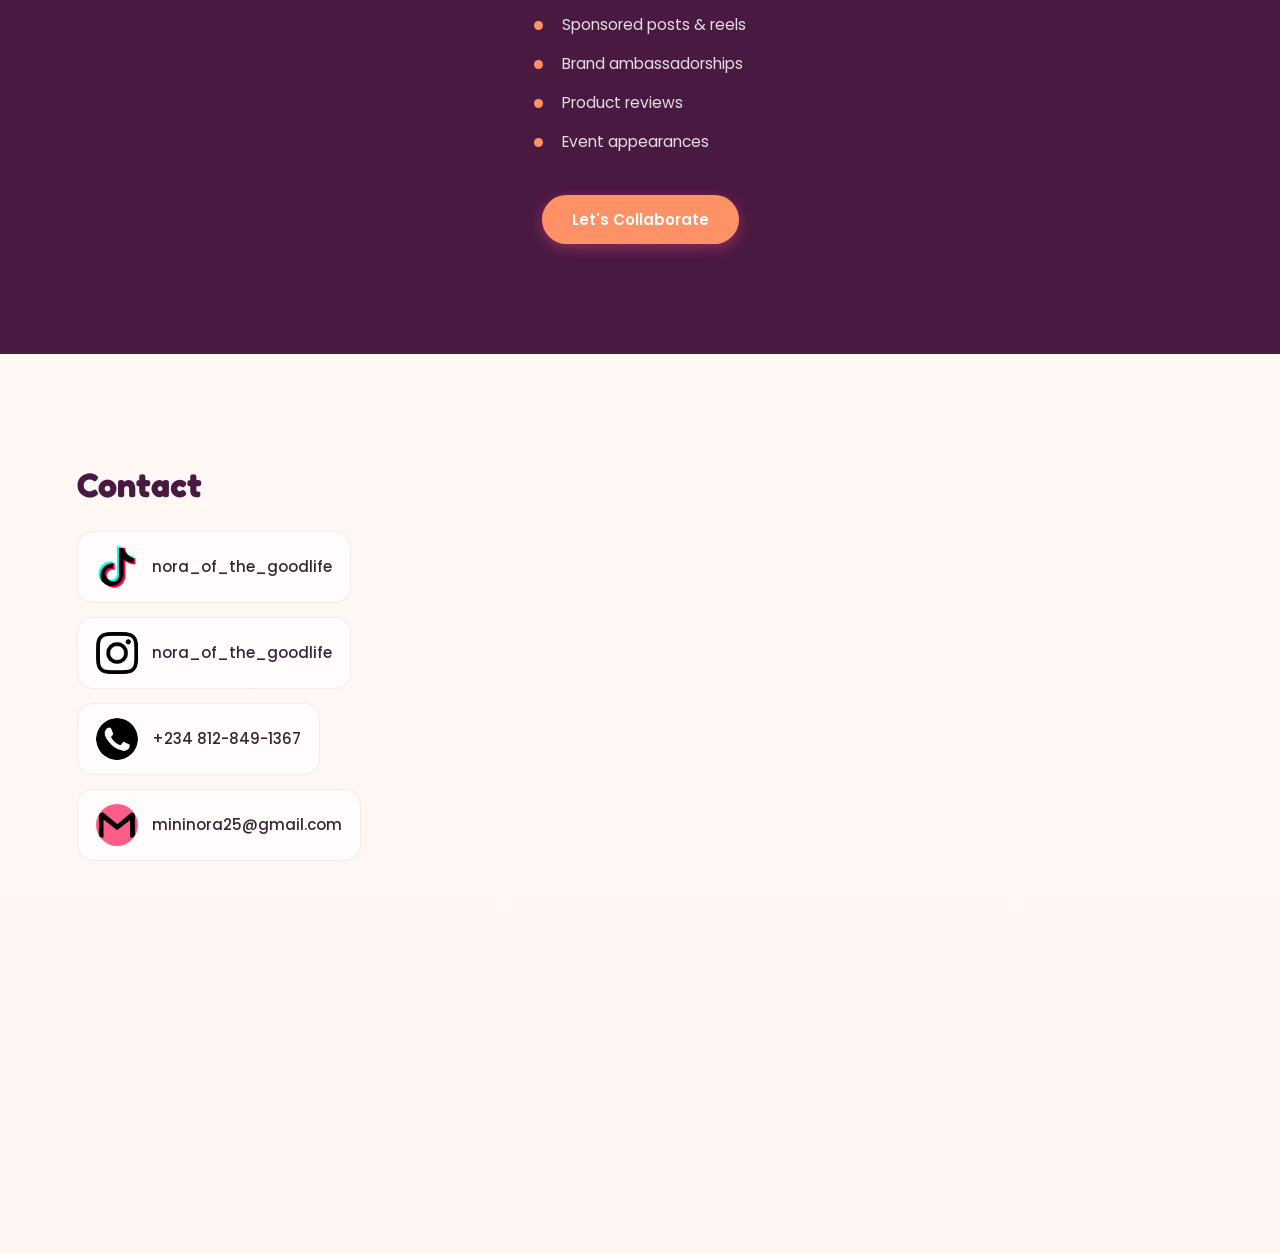
==== commit df0eb03b: "Update index.html" ====
--- a/index.html
+++ b/index.html
@@ -29,7 +29,6 @@
   <main>
 
     <!-- ================= PHOTO 1 — spans Home + About Nora ================= -->
-    <!-- Replace assets/photo-1-home-about.jpg with your image path -->
     <div class="photo-zone-1" style="--bg-image:url('assets/img-1.jpg');">
 
       <section id="home" class="section hero-section">
@@ -54,7 +53,6 @@
     </div>
 
     <!-- ================= PHOTO 2 — spans Content + Portfolio ================= -->
-    <!-- Replace assets/photo-2-content-portfolio.jpg with your image path -->
     <div class="photo-zone-2" style="--bg-image:url('assets/img-2.jpg');">
 
       <section id="content" class="section">
@@ -82,39 +80,39 @@
           <h2>Portfolio</h2>
           <div class="portfolio-grid">
             <div class="portfolio-item">
-              <a href="https://www.tiktok.com/@nora_of_the_goodlife/video/7675454520335404308?is_from_webapp=1&sender_device=pc&web_id=7673917160137917970" 
+              <a href="https://www.tiktok.com/@nora_of_the_goodlife/video/7675454520335404308?is_from_webapp=1&sender_device=pc" 
               target="_blank" rel="noopener"><img class="portfolio-1" src="assets/who-is-nora.jpg"></a>
             </div>
             <div class="portfolio-item">
-              <a href="https://www.tiktok.com/@nora_of_the_goodlife/video/7675911535209860373?is_from_webapp=1&sender_device=pc&web_id=7673917160137917970" 
+              <a href="https://www.tiktok.com/@nora_of_the_goodlife/video/7675911535209860373?is_from_webapp=1&sender_device=pc" 
               target="_blank" rel="noopener"><img class="portfolio-2" src="assets/chop-life-4 (1).jpg"></a>
             </div>            
             <div class="portfolio-item">
-              <a href="https://www.tiktok.com/@nora_of_the_goodlife/video/7475733874744610066?is_from_webapp=1&sender_device=pc&web_id=7673917160137917970" 
+              <a href="https://www.tiktok.com/@nora_of_the_goodlife/video/7475733874744610066?is_from_webapp=1&sender_device=pc" 
               target="_blank" rel="noopener"><img class="portfolio-3" src="assets/circle-restaurant.jpg"></a>
             </div>            
             <div class="portfolio-item">
-              <a href="https://www.tiktok.com/@nora_of_the_goodlife/video/7672021523774901524?is_from_webapp=1&sender_device=pc&web_id=7673917160137917970" 
+              <a href="https://www.tiktok.com/@nora_of_the_goodlife/video/7672021523774901524?is_from_webapp=1&sender_device=pc" 
               target="_blank" rel="noopener"><img class="portfolio-4" src="assets/transeat-1.jpg"></a>
             </div>            
             <div class="portfolio-item">
-              <a href="https://vt.tiktok.com/ZSVXrMayo/" 
+              <a href="https://www.tiktok.com/@nora_of_the_goodlife/video/7611221269039697173?is_from_webapp=1&sender_device=pc" 
               target="_blank" rel="noopener"><img class="portfolio-5" src="assets/chop-life-5.jpg"></a>
             </div>            
             <div class="portfolio-item">
-              <a href="https://vt.tiktok.com/ZSVXrLvYf/" 
+              <a href="https://www.tiktok.com/@nora_of_the_goodlife/video/7668759550538845461?is_from_webapp=1&sender_device=pc" 
               target="_blank" rel="noopener"><img class="portfolio-6" src="assets/fashion.jpg"></a>
             </div>
             <div class="portfolio-item">
-              <a href="https://vt.tiktok.com/ZSVXBfgC5/" 
+              <a href="https://www.tiktok.com/@nora_of_the_goodlife/video/7482764968497073415?is_from_webapp=1&sender_device=pc" 
               target="_blank" rel="noopener"><img class="portfolio-7" src="assets/relaxer.jpg"></a>
             </div> 
             <div class="portfolio-item">
-              <a href="https://vt.tiktok.com/ZSVXSeoRn/" 
+              <a href="https://www.tiktok.com/@nora_of_the_goodlife/video/7516514887372246278?is_from_webapp=1&sender_device=pc" 
               target="_blank" rel="noopener"><img class="portfolio-8" src="assets/chop-life-2.jpg"></a>
             </div> 
             <div class="portfolio-item">
-              <a href="https://vt.tiktok.com/ZSVXSePQp/" 
+              <a href="https://www.tiktok.com/@nora_of_the_goodlife/video/7507243261539405061?is_from_webapp=1&sender_device=pc" 
               target="_blank" rel="noopener"><img class="portfolio-9" src="assets/teeth-whitening.jpg"></a>
             </div>           
           </div>
--- a/style.css
+++ b/style.css
@@ -115,110 +115,244 @@
     }
   }
 
-  /* =====================================================
-     PHOTO ZONES
-     A "photo zone" is a wrapper <div> that can hold ONE or
-     MORE <section> elements. Whatever image you set on
-     --bg-image shows faintly behind every section inside
-     that wrapper, so the picture flows continuously across
-     however many sections you put inside it.
-
-     HOW TO ADD YOUR IMAGES:
-     Find the three divs below with class="photo-zone" and
-     replace the url('...') inside the inline style="" with
-     the path to your photo, e.g. url('assets/nora-home.jpg')
-  ===================================================== */
-    .photo-zone-1{
-    position: relative;
-    isolation: isolate; /* keeps the background layers contained to this wrapper */
-  }
-
-    .photo-zone-1::before{
-    content: "";
-    position: absolute;
-    inset: 0;
-    z-index: -2;
-    background-image: var(--bg-image);
-    background-size: cover;
-    background-position: 0% 40%;
-    background-repeat: no-repeat;
-  }
-
-    /* Soft pink/cream wash over the photo so it stays gentle
-     and on-brand instead of a plain dimmed image */
-  .photo-zone-1::after{
-    content: "";
-    position: absolute;
-    inset: 0;
-    z-index: -1;
-    background: linear-gradient(180deg, rgba(255,248,245,0.90), rgba(255,227,236,0.10));
-  }
-
-  
-  .photo-zone-2{
-    position: relative;
-    isolation: isolate; /* keeps the background layers contained to this wrapper */
-  }
-
-  .photo-zone-2::before{
-    content: "";
-    position: absolute;
-    inset: 0;
-    z-index: -2;
-    background-image: var(--bg-image);
-    background-size: cover;
-    background-position: 0 45%;
-    background-repeat: no-repeat;
-  }
-
-  /* Soft pink/cream wash over the photo so it stays gentle
-     and on-brand instead of a plain dimmed image */
-  .photo-zone-2::after{
-    content: "";
-    position: absolute;
-    inset: 0;
-    z-index: -1;
-    background: linear-gradient(180deg, rgba(255,248,245,0.90), rgba(255,227,236,0.10));
-  }
-
-    .photo-zone-3{
-    position: relative;
-    isolation: isolate; /* keeps the background layers contained to this wrapper */
-  }
-
-    .photo-zone-3::before{
-    content: "";
-    position: absolute;
-    inset: 0;
-    z-index: -2;
-    background-image: var(--bg-image);
-    background-size: 100%;
-    background-position: 0 45%;
-    background-repeat: no-repeat;
-  }
-
-    /* Soft pink/cream wash over the photo so it stays gentle
-     and on-brand instead of a plain dimmed image */
-  .photo-zone-3::after{
-    content: "";
-    position: absolute;
-    inset: 0;
-    z-index: -1;
-    background: linear-gradient(180deg, rgba(255,248,245,0.90), rgba(255,227,236,0.10));
-  }
-
-
-
-
-  /* Fixed attachment gives a gentle parallax feel — desktop only,
-     since background-attachment:fixed is unreliable on mobile Safari */
- @media (min-width: 1024px){
+/* =====================================================
+   PHOTO ZONES
+   A "photo zone" is a wrapper <div> that can hold ONE or
+   MORE <section> elements.
+
+   Whatever image you set on --bg-image will appear
+   behind every section inside that wrapper, allowing
+   the picture to flow continuously across the sections.
+
+   RESPONSIVE BEHAVIOR:
+   - Desktop: image covers the entire photo zone
+   - Tablet: image remains responsive and centered
+   - Mobile: image covers the entire zone without stretching
+   - Images are never distorted
+   ===================================================== */
+
+
+/* ===== GENERAL PHOTO ZONE SETTINGS ===== */
+
+.photo-zone-1,
+.photo-zone-2,
+.photo-zone-3 {
+  position: relative;
+
+  /* Keeps the background layers contained inside
+     their respective photo zone */
+  isolation: isolate;
+
+  /* Prevents the background from creating
+     unwanted overflow outside the section */
+  overflow: hidden;
+}
+
+
+/* =====================================================
+   BACKGROUND IMAGE
+   ===================================================== */
+
+
+.photo-zone-1::before,
+.photo-zone-2::before,
+.photo-zone-3::before {
+
+  /* Required for the pseudo-element to appear */
+  content: "";
+
+  /* Makes the background layer cover the
+     entire photo zone */
+  position: absolute;
+  inset: 0;
+
+  /* Places the image behind the content */
+  z-index: -2;
+
+  /* Uses the image specified in the HTML:
+     style="--bg-image:url('...')" */
+  background-image: var(--bg-image);
+
+  /* Makes the image fill the entire section
+     while keeping its original proportions.
+
+     IMPORTANT:
+     "cover" prevents stretching/distortion,
+     but may crop some parts of the image. */
+  background-size: cover;
+
+  /* Stops the image from repeating */
+  background-repeat: no-repeat;
+
+  /* Keeps the center of the photograph visible */
+  background-position: center center;
+}
+
+  /* ===== PHOTO 1 — HOME + ABOUT ===== */
+
+.photo-zone-1::before {
+
+  /* Keeps more of the upper part of the photograph
+     visible so the head isn't hidden behind the header */
+  background-position: center 40%;
+}
+
+/* =====================================================
+   SOFT COLOR OVERLAY
+   This creates the gentle pink/cream appearance
+   over the photographs.
+   ===================================================== */
+
+.photo-zone-1::after,
+.photo-zone-2::after,
+.photo-zone-3::after {
+
+  content: "";
+
+  /* Makes the overlay cover the entire photo zone */
+  position: absolute;
+  inset: 0;
+
+  /* Places the overlay above the image but
+     underneath the website content */
+  z-index: -1;
+
+  /* Soft cream/pink gradient over the photograph */
+  background: linear-gradient(
+    180deg,
+    rgba(255, 248, 245, 0.90),
+    rgba(255, 227, 236, 0.10)
+  );
+}
+
+
+/* =====================================================
+   DESKTOP
+   Screens 1024px and wider
+   ===================================================== */
+
+@media (min-width: 1024px) {
+
   .photo-zone-1::before,
   .photo-zone-2::before,
-  .photo-zone-3::before{
+  .photo-zone-3::before {
+
+    /* Gives the desktop version a gentle
+       parallax effect while scrolling */
     background-attachment: fixed;
   }
-}
+
+}
+
+
+/* =====================================================
+   TABLET
+   Screens between 721px and 1023px
+   ===================================================== */
+
+@media (min-width: 721px) and (max-width: 1023px) {
+
+  .photo-zone-1::before {
+
+    /* Controls which part of image 1 stays visible */
+    background-position: center 40%;
+  }
+
+  .photo-zone-2::before {
+
+    /* Controls which part of image 2 stays visible */
+    background-position: center 45%;
+  }
+
+  .photo-zone-3::before {
+
+    /* Controls which part of image 3 stays visible */
+    background-position: center 45%;
+  }
+
+}
+
+
+/* =====================================================
+   MOBILE / PORTRAIT
+   Screens 720px and below
+   ===================================================== */
+
+@media (max-width: 720px) {
+
+  .photo-zone-1::before,
+  .photo-zone-2::before,
+  .photo-zone-3::before {
+
+    /* Makes sure the photograph fills the
+       portrait screen without distortion */
+    background-size: cover;
+
+    /* Fixed backgrounds can behave badly on
+       phones, especially mobile Safari.
+
+       "scroll" makes the background move normally
+       with the page. */
+    background-attachment: scroll;
+  }
+
+
+  /* ===== PHOTO 1 — HOME + ABOUT ===== */
+
+  .photo-zone-1::before {
+
+    /* Keeps the middle of image 1 visible
+       on narrow portrait screens */
+    background-position: center center;
+  }
+
+
+  /* ===== PHOTO 2 — CONTENT + PORTFOLIO ===== */
+
+  .photo-zone-2::before {
+
+    /* Keeps the middle of image 2 visible
+       on narrow portrait screens */
+    background-position: center center;
+  }
+
+
+  /* ===== PHOTO 3 — CONTACT ===== */
+
+  .photo-zone-3::before {
+
+    /* Keeps the middle of image 3 visible
+       on narrow portrait screens */
+    background-position: center center;
+  }
+
+}
+
+
+/* =====================================================
+   IMPORTANT NOTE:
+   
+   "background-size: cover" keeps the image from
+   stretching or becoming distorted.
+
+   However, because phone screens are much taller
+   and narrower than desktop screens, some parts of
+   a wide photograph may be cropped.
+
+   If a person's face/body is being cropped on mobile,
+   change the background-position, for example:
+
+   background-position: 60% center;
+
+   or:
+
+   background-position: 40% center;
+
+   The percentage controls which part of the image
+   stays visible.
+   ===================================================== */
+
+
 
   /* ===== SHARED SECTION STYLES ===== */
   .section{
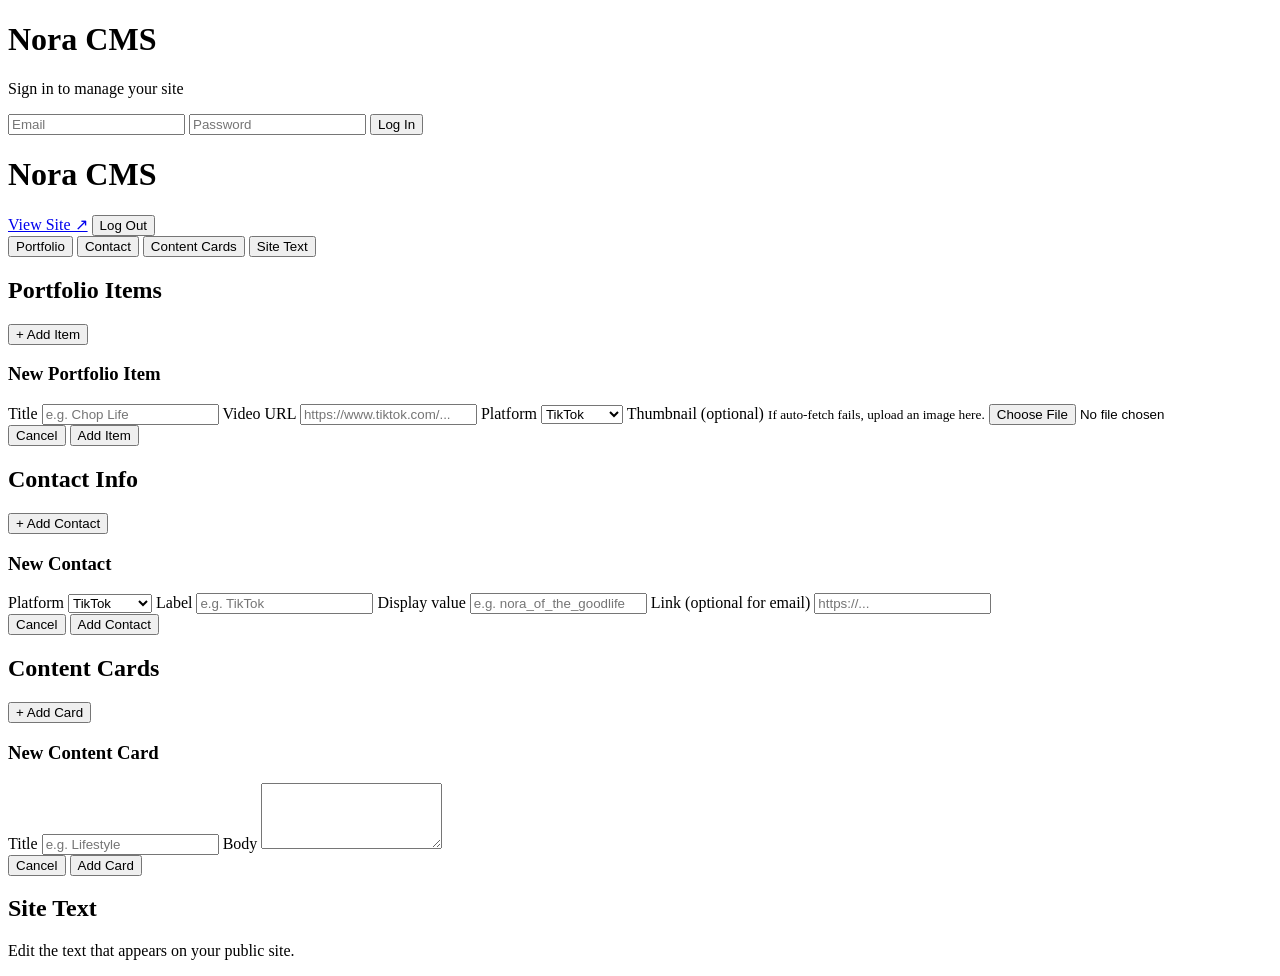
==== commit ce1e4ec3: "Update index.html" ====
--- a/index.html
+++ b/index.html
@@ -1,186 +1,174 @@
-<!DOCTYPE html>
+<!doctype html>
 <html lang="en">
 <head>
-<meta charset="UTF-8">
-<meta name="viewport" content="width=device-width, initial-scale=1.0">
-<title>Nora</title>
-
-<link href="https://fonts.googleapis.com/css2?family=Fredoka:wght@600;700&family=Playfair+Display:ital,wght@0,500;0,600;1,500&family=Poppins:wght@400;500;600&display=swap" rel="stylesheet">
-<link rel="preconnect" href="https://fonts.googleapis.com">
-<link rel="preconnect" href="https://fonts.gstatic.com" crossorigin>
-<link href="https://fonts.googleapis.com/css2?family=Fredoka:wght@600;700&family=Poppins:wght@400;500;600&display=swap" rel="stylesheet">
-<link rel="stylesheet" href="style.css">
-
+  <meta charset="UTF-8">
+  <meta name="viewport" content="width=device-width, initial-scale=1.0">
+  <title>Nora CMS</title>
+  <link rel="stylesheet" href="admin.css">
 </head>
 <body>
 
-  <header class="navbar">
-    <a href="#home" class="logo">Nora Of The Good Life 🌻🏖️</a>
-    <nav class="nav-buttons">
-      <a href="#home" class="nav-btn">Home</a>
-      <a href="#about" class="nav-btn">About</a>
-      <a href="#content" class="nav-btn">Content</a>
-      <a href="#portfolio" class="nav-btn">Portfolio</a>
-      <a href="#work" class="nav-btn cta">Work with Nora</a>
-      <a href="#contact" class="nav-btn">Contact</a>
+  <!-- ============ LOGIN VIEW ============ -->
+  <div id="login-view" class="view">
+    <form id="login-form">
+      <h1>Nora CMS</h1>
+      <p class="subtitle">Sign in to manage your site</p>
+      <input type="email" id="email" placeholder="Email" required autocomplete="email">
+      <input type="password" id="password" placeholder="Password" required autocomplete="current-password">
+      <button type="submit">Log In</button>
+      <p id="login-error" class="error"></p>
+    </form>
+  </div>
+
+  <!-- ============ APP VIEW ============ -->
+  <div id="app-view" class="view hidden">
+
+    <header class="cms-header">
+      <h1>Nora CMS</h1>
+      <div class="header-actions">
+        <a href="/" target="_blank" class="btn-ghost">View Site ↗</a>
+        <button id="logout" class="btn-ghost">Log Out</button>
+      </div>
+    </header>
+
+    <nav class="tabs">
+      <button data-tab="portfolio" class="tab active">Portfolio</button>
+      <button data-tab="contact" class="tab">Contact</button>
+      <button data-tab="content" class="tab">Content Cards</button>
+      <button data-tab="settings" class="tab">Site Text</button>
     </nav>
-  </header>
 
-  <main>
+    <main class="cms-main">
 
-    <!-- ================= PHOTO 1 — spans Home + About Nora ================= -->
-    <div class="photo-zone-1" style="--bg-image:url('assets/img-1.jpg');">
+      <!-- ============ PORTFOLIO TAB ============ -->
+      <section id="tab-portfolio" class="tab-panel">
 
-      <section id="home" class="section hero-section">
-        <div class="section-inner">
-          <p class="eyebrow">Welcome to my corner of the Good Life!</p>
-          <h1 class="hero-heading">Hi, I'm Nora</h1>
-          <p class="hero-text">A Lifestyle Creator and Storyteller based in Benin City, Nigeria, sharing her journey, experiences and everyday inspiring moments of life I lead.</p>
+        <div class="panel-head">
+          <h2>Portfolio Items</h2>
+          <button id="open-add-portfolio" class="btn-primary">+ Add Item</button>
+        </div>
 
-        </div>
+        <!-- Add form (hidden by default) -->
+        <form id="add-portfolio" class="add-form hidden">
+          <h3>New Portfolio Item</h3>
+
+          <label>
+            Title
+            <input name="title" placeholder="e.g. Chop Life" required>
+          </label>
+
+          <label>
+            Video URL
+            <input name="url" type="url" placeholder="https://www.tiktok.com/..." required>
+          </label>
+
+          <label>
+            Platform
+            <select name="platform">
+              <option value="tiktok">TikTok</option>
+              <option value="instagram">Instagram</option>
+              <option value="youtube">YouTube</option>
+              <option value="other">Other</option>
+            </select>
+          </label>
+
+          <label>
+            Thumbnail (optional)
+            <small>If auto-fetch fails, upload an image here.</small>
+            <input type="file" name="thumbnail" accept="image/*">
+          </label>
+
+          <div class="form-actions">
+            <button type="button" id="cancel-add-portfolio" class="btn-ghost">Cancel</button>
+            <button type="submit" class="btn-primary" id="add-portfolio-submit">Add Item</button>
+          </div>
+
+          <p id="add-portfolio-status" class="status"></p>
+        </form>
+
+        <div id="portfolio-list" class="item-list"></div>
       </section>
 
-      <section id="about" class="section">
-        <div class="section-inner">
-          <h2>About</h2>
-          <p class="section-text-about">What does "The Good Life" mean?
-            In Nora's philosophy, it's intentional living; choosing joy, growth, confidence and adventure while navigating life.
-            It's a reminder to enjoy the journey not just the destination.
-          </p>
+      <!-- ============ CONTACT TAB ============ -->
+      <section id="tab-contact" class="tab-panel hidden">
+        <div class="panel-head">
+          <h2>Contact Info</h2>
+          <button id="open-add-contact" class="btn-primary">+ Add Contact</button>
         </div>
+
+        <form id="add-contact" class="add-form hidden">
+          <h3>New Contact</h3>
+
+          <label>
+            Platform
+            <select name="platform">
+              <option value="tiktok">TikTok</option>
+              <option value="instagram">Instagram</option>
+              <option value="whatsapp">WhatsApp</option>
+              <option value="email">Email</option>
+            </select>
+          </label>
+
+          <label>
+            Label
+            <input name="label" placeholder="e.g. TikTok" required>
+          </label>
+
+          <label>
+            Display value
+            <input name="value" placeholder="e.g. nora_of_the_goodlife" required>
+          </label>
+
+          <label>
+            Link (optional for email)
+            <input name="url" placeholder="https://...">
+          </label>
+
+          <div class="form-actions">
+            <button type="button" id="cancel-add-contact" class="btn-ghost">Cancel</button>
+            <button type="submit" class="btn-primary">Add Contact</button>
+          </div>
+        </form>
+
+        <div id="contact-list" class="item-list"></div>
       </section>
 
-    </div>
+      <!-- ============ CONTENT TAB ============ -->
+      <section id="tab-content" class="tab-panel hidden">
+        <div class="panel-head">
+          <h2>Content Cards</h2>
+          <button id="open-add-content" class="btn-primary">+ Add Card</button>
+        </div>
 
-    <!-- ================= PHOTO 2 — spans Content + Portfolio ================= -->
-    <div class="photo-zone-2" style="--bg-image:url('assets/img-2.jpg');">
+        <form id="add-content" class="add-form hidden">
+          <h3>New Content Card</h3>
+          <label>
+            Title
+            <input name="title" placeholder="e.g. Lifestyle" required>
+          </label>
+          <label>
+            Body
+            <textarea name="body" rows="4" required></textarea>
+          </label>
+          <div class="form-actions">
+            <button type="button" id="cancel-add-content" class="btn-ghost">Cancel</button>
+            <button type="submit" class="btn-primary">Add Card</button>
+          </div>
+        </form>
 
-      <section id="content" class="section">
-        <div class="section-inner">
-          <h2>What I create</h2>
-          <div class="content-grid">
-            <div class="content-card">
-              <h3>Lifestyle</h3>
-              <p>✨ I capture the art of everyday living; from food, fashion, events and discovering exciting experiences around me. My content is personalized on enjoying and sharing goodness! 💝</p>
-            </div>
-            <div class="content-card">
-              <h3>Beauty</h3>
-              <p>😻 Exploring natural beauty, I share product updates, makeup, haircare and selfcare routines as relatable for my audience to connect with! 💇🏽‍♀️</p>
-            </div>
-            <div class="content-card">
-              <h3>Travel</h3>
-              <p>As i explore new places, i create travel and discovery contents that showcase hotels, restaurants, hidden gems & landmarks which gives my audience ideas on where to go (vacation or naturalization) and anticipate unique experiences! ✈️🌍</p>
-            </div>
-          </div>
-        </div>
+        <div id="content-list" class="item-list"></div>
       </section>
 
-      <section id="portfolio" class="section">
-        <div class="section-inner">
-          <h2>Portfolio</h2>
-          <div class="portfolio-grid">
-            <div class="portfolio-item">
-              <a href="https://www.tiktok.com/@nora_of_the_goodlife/video/7675454520335404308?is_from_webapp=1&sender_device=pc" 
-              target="_blank" rel="noopener"><img class="portfolio-1" src="assets/who-is-nora.jpg"></a>
-            </div>
-            <div class="portfolio-item">
-              <a href="https://www.tiktok.com/@nora_of_the_goodlife/video/7675911535209860373?is_from_webapp=1&sender_device=pc" 
-              target="_blank" rel="noopener"><img class="portfolio-2" src="assets/chop-life-4 (1).jpg"></a>
-            </div>            
-            <div class="portfolio-item">
-              <a href="https://www.tiktok.com/@nora_of_the_goodlife/video/7475733874744610066?is_from_webapp=1&sender_device=pc" 
-              target="_blank" rel="noopener"><img class="portfolio-3" src="assets/circle-restaurant.jpg"></a>
-            </div>            
-            <div class="portfolio-item">
-              <a href="https://www.tiktok.com/@nora_of_the_goodlife/video/7672021523774901524?is_from_webapp=1&sender_device=pc" 
-              target="_blank" rel="noopener"><img class="portfolio-4" src="assets/transeat-1.jpg"></a>
-            </div>            
-            <div class="portfolio-item">
-              <a href="https://www.tiktok.com/@nora_of_the_goodlife/video/7611221269039697173?is_from_webapp=1&sender_device=pc" 
-              target="_blank" rel="noopener"><img class="portfolio-5" src="assets/chop-life-5.jpg"></a>
-            </div>            
-            <div class="portfolio-item">
-              <a href="https://www.tiktok.com/@nora_of_the_goodlife/video/7668759550538845461?is_from_webapp=1&sender_device=pc" 
-              target="_blank" rel="noopener"><img class="portfolio-6" src="assets/fashion.jpg"></a>
-            </div>
-            <div class="portfolio-item">
-              <a href="https://www.tiktok.com/@nora_of_the_goodlife/video/7482764968497073415?is_from_webapp=1&sender_device=pc" 
-              target="_blank" rel="noopener"><img class="portfolio-7" src="assets/relaxer.jpg"></a>
-            </div> 
-            <div class="portfolio-item">
-              <a href="https://www.tiktok.com/@nora_of_the_goodlife/video/7516514887372246278?is_from_webapp=1&sender_device=pc" 
-              target="_blank" rel="noopener"><img class="portfolio-8" src="assets/chop-life-2.jpg"></a>
-            </div> 
-            <div class="portfolio-item">
-              <a href="https://www.tiktok.com/@nora_of_the_goodlife/video/7507243261539405061?is_from_webapp=1&sender_device=pc" 
-              target="_blank" rel="noopener"><img class="portfolio-9" src="assets/teeth-whitening.jpg"></a>
-            </div>           
-          </div>
-        </div>
+      <!-- ============ SETTINGS TAB ============ -->
+      <section id="tab-settings" class="tab-panel hidden">
+        <h2>Site Text</h2>
+        <p class="panel-desc">Edit the text that appears on your public site.</p>
+        <div id="settings-list"></div>
       </section>
 
-    </div>
+    </main>
+  </div>
 
-    <!-- ================= NO PHOTO — Work with Nora gets a solid color break instead ================= -->
-    <section id="work" class="section work-section">
-      <div class="section-inner">
-        <h2>Work with Nora</h2>
-        <p class="section-text">
-          <span class="brand-name">Nora_of_the_good_life</span> partners with brands that align with her lifestyle, audience and values to create authentic, engaging content that people can connect with.
-        </p>
-        <ul class="collab-list">
-          <li>Sponsored posts &amp; reels</li>
-          <li>Brand ambassadorships</li>
-          <li>Product reviews</li>
-          <li>Event appearances</li>
-        </ul>
-
-        <a href="#contact" class="btn btn-primary">Let's Collaborate</a>
-      </div>
-    </section>
-
-<!-- ================= PHOTO 3 — Contact only ================= -->
-<div class="photo-zone-3" style="--bg-image:url('assets/img-3.JPG');">
-
-  <section id="contact" class="section">
-    <div class="section-inner-last">
-      <h2>Contact</h2>
-
-      <div class="contact-list">
-
-        <a class="contact-link" href="https://www.tiktok.com/@nora_of_the_goodlife?lang=en" target="_blank" rel="noopener">
-          <span class="contact-icon contact-icon--whatsapp">
-            <img src="assets/tik-tok.png" alt="TikTok">
-          </span>
-          <span class="contact-value">nora_of_the_goodlife</span>
-        </a>
-
-        <a class="contact-link" href="https://www.instagram.com/nora_of_the_goodlife/" target="_blank" rel="noopener">
-          <span class="contact-icon contact-icon--instagram">
-            <img src="assets/instagram.png" alt="Instagram">
-          </span>
-          <span class="contact-value">nora_of_the_goodlife</span>
-        </a>
-
-        <a class="contact-link" href="https://wa.me/2348128491367" target="_blank" rel="noopener">
-          <span class="contact-icon contact-icon--whatsapp">
-            <img src="assets/whatsapp.png" alt="WhatsApp">
-          </span>
-          <span class="contact-value">+234 812-849-1367</span>
-        </a>
-
-        <a class="contact-link" href="mailto:mininora25@gmail.com">
-          <span class="contact-icon contact-icon--gmail">
-            <img src="assets/gmail.png" alt="Gmail">
-          </span>
-          <span class="contact-value">mininora25@gmail.com</span>
-        </a>
-      </div>
-    </div>
-  </section>
-
-</div>
-          </main>
-
+  <script type="module" src="admin.js"></script>
 </body>
 </html>
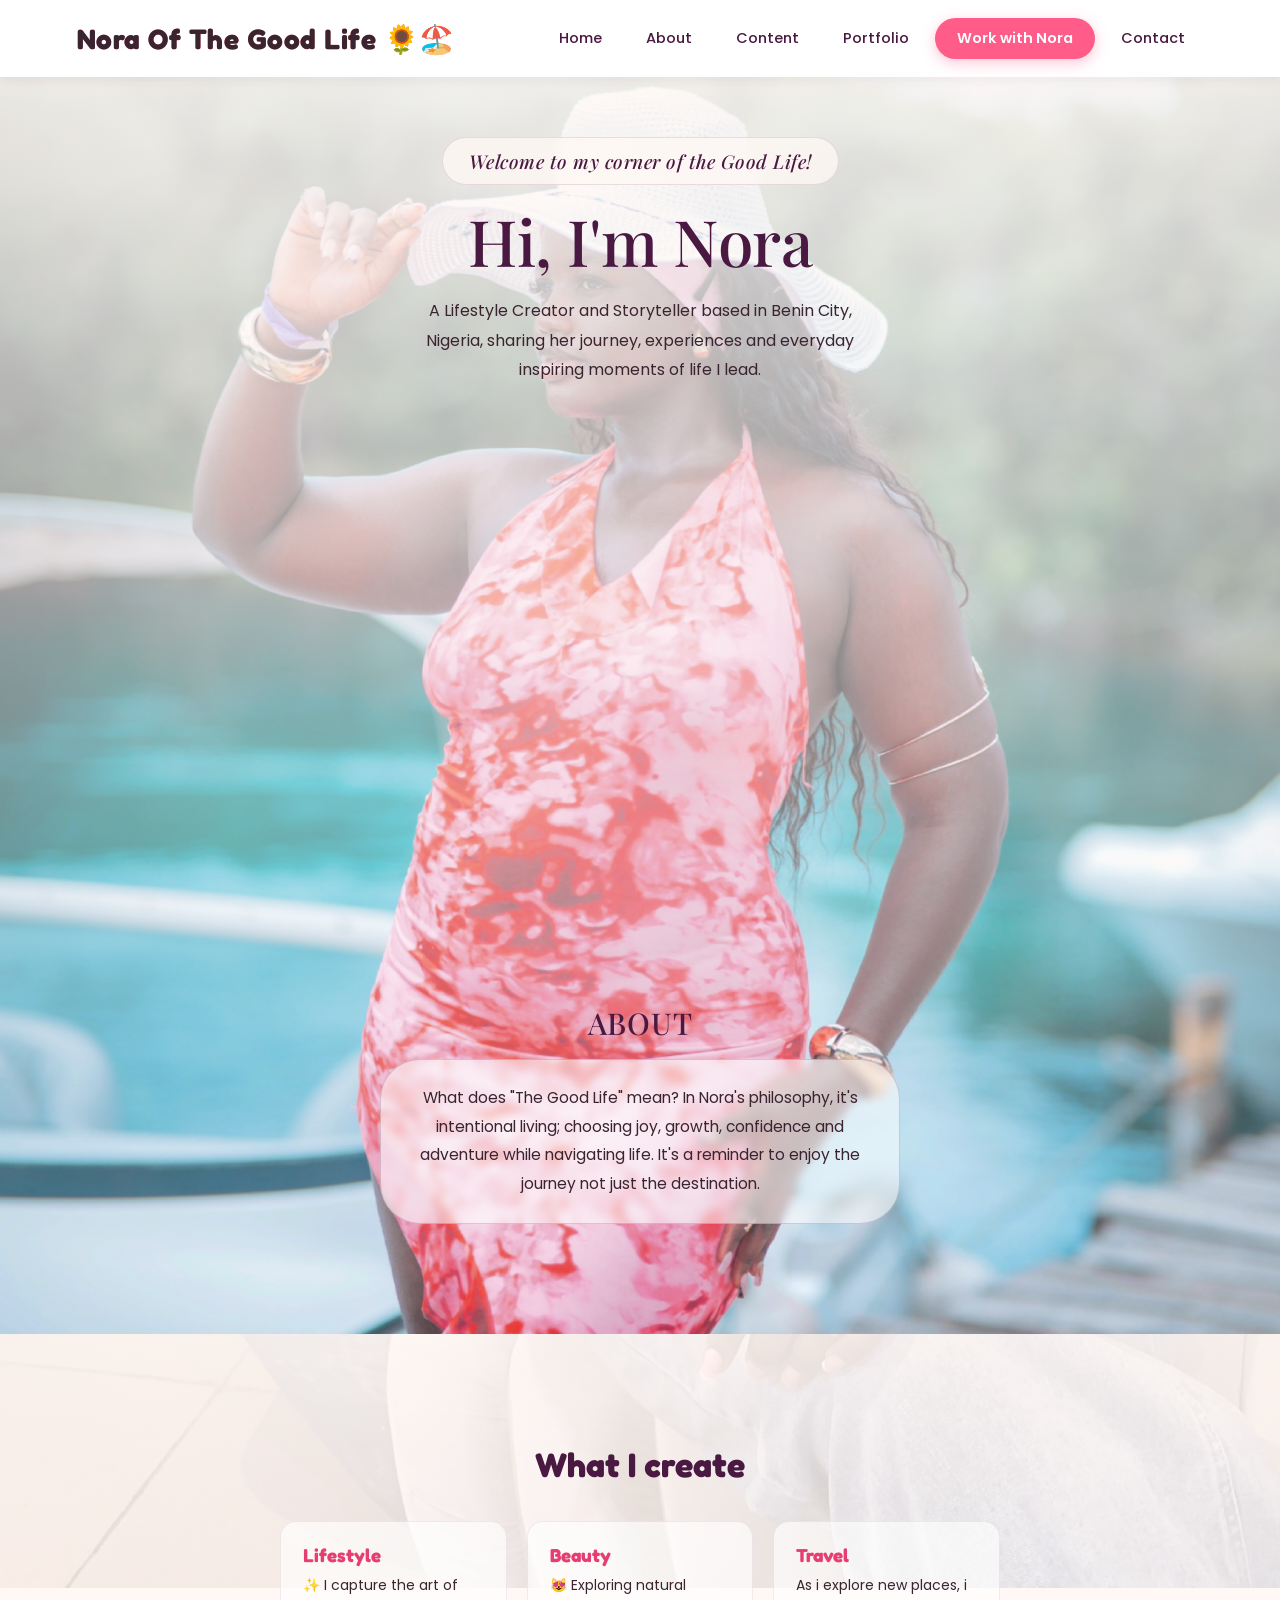
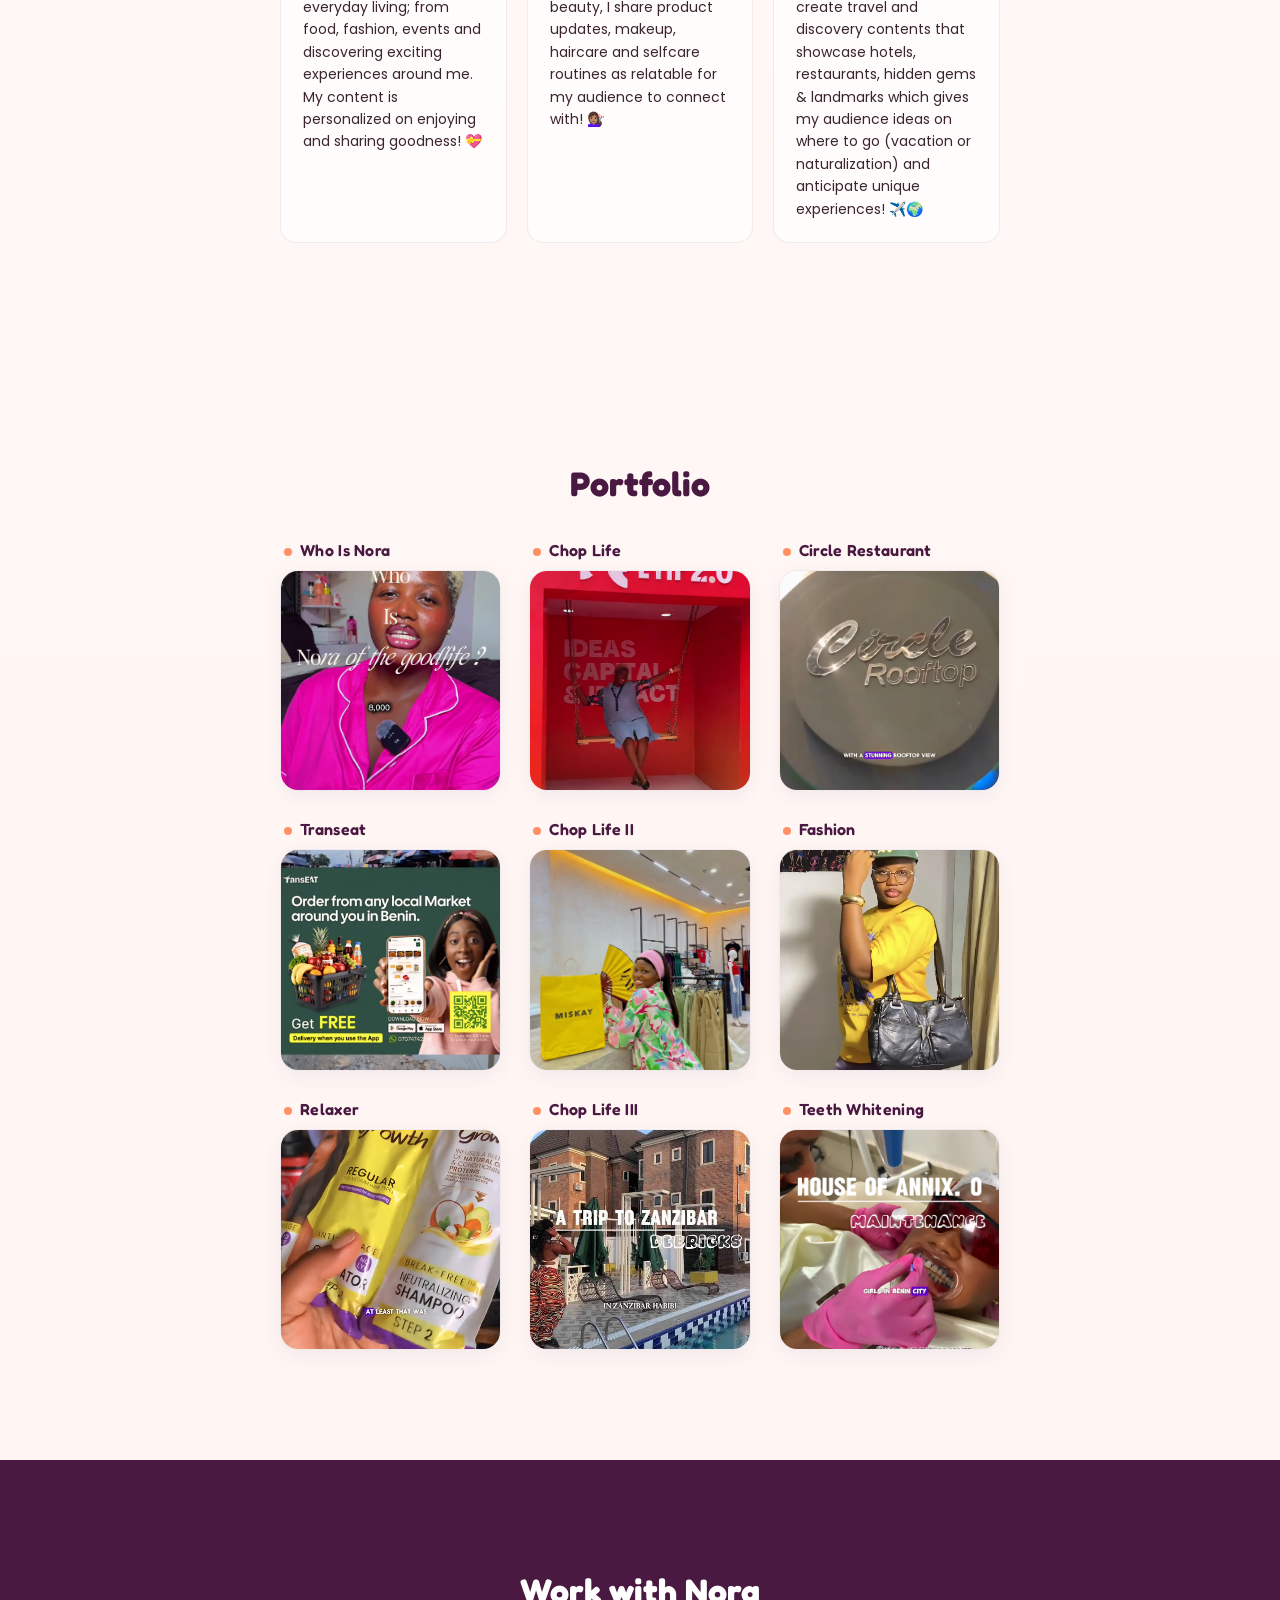
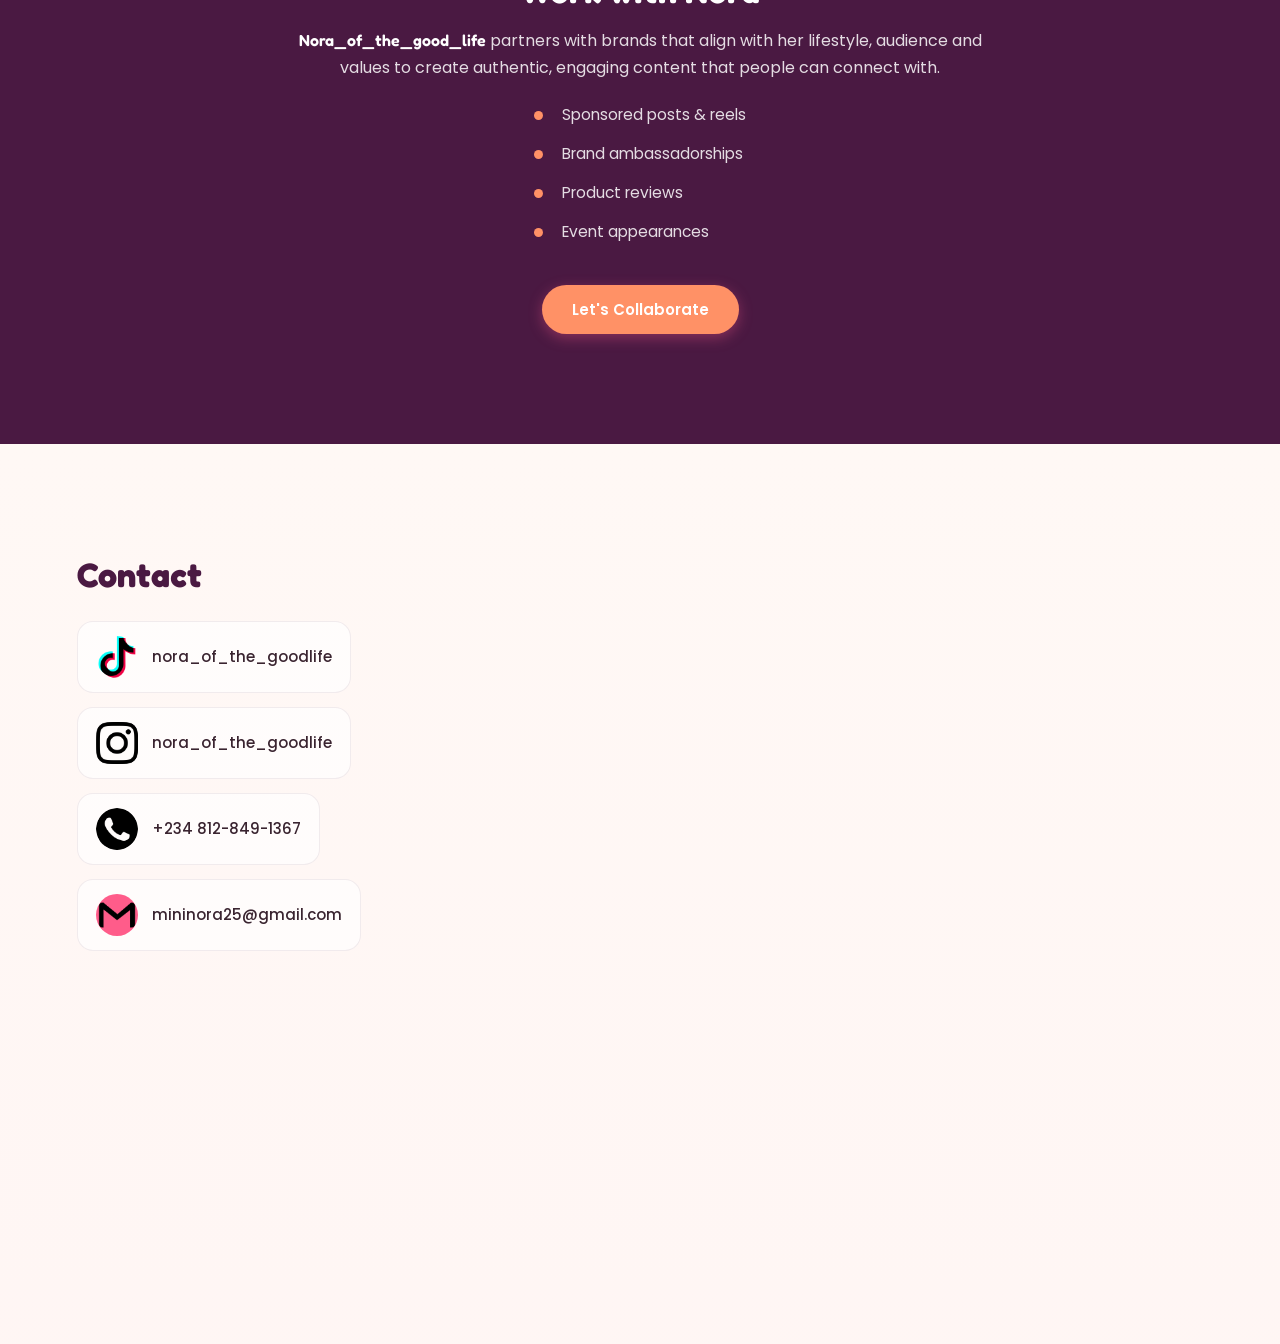
==== commit 5c183b0c: "Update index.html" ====
--- a/index.html
+++ b/index.html
@@ -1,174 +1,242 @@
 <!doctype html>
 <html lang="en">
+
 <head>
-  <meta charset="UTF-8">
-  <meta name="viewport" content="width=device-width, initial-scale=1.0">
-  <title>Nora CMS</title>
-  <link rel="stylesheet" href="admin.css">
+  <meta charset="UTF-8" />
+  <meta name="viewport" content="width=device-width, initial-scale=1.0" />
+  <title>Nora</title>
+
+  <link
+    href="https://fonts.googleapis.com/css2?family=Fredoka:wght@600;700&family=Playfair+Display:ital,wght@0,500;0,600;1,500&family=Poppins:wght@400;500;600&display=swap"
+    rel="stylesheet" />
+  <link rel="preconnect" href="https://fonts.googleapis.com" />
+  <link rel="preconnect" href="https://fonts.gstatic.com" crossorigin />
+  <link
+    href="https://fonts.googleapis.com/css2?family=Fredoka:wght@600;700&family=Poppins:wght@400;500;600&display=swap"
+    rel="stylesheet" />
+  <link rel="stylesheet" href="style.css" />
 </head>
+
 <body>
-
-  <!-- ============ LOGIN VIEW ============ -->
-  <div id="login-view" class="view">
-    <form id="login-form">
-      <h1>Nora CMS</h1>
-      <p class="subtitle">Sign in to manage your site</p>
-      <input type="email" id="email" placeholder="Email" required autocomplete="email">
-      <input type="password" id="password" placeholder="Password" required autocomplete="current-password">
-      <button type="submit">Log In</button>
-      <p id="login-error" class="error"></p>
-    </form>
-  </div>
-
-  <!-- ============ APP VIEW ============ -->
-  <div id="app-view" class="view hidden">
-
-    <header class="cms-header">
-      <h1>Nora CMS</h1>
-      <div class="header-actions">
-        <a href="/" target="_blank" class="btn-ghost">View Site ↗</a>
-        <button id="logout" class="btn-ghost">Log Out</button>
+  <header class="navbar">
+    <a href="#home" class="logo">Nora Of The Good Life 🌻🏖️</a>
+    <nav class="nav-buttons">
+      <a href="#home" class="nav-btn">Home</a>
+      <a href="#about" class="nav-btn">About</a>
+      <a href="#content" class="nav-btn">Content</a>
+      <a href="#portfolio" class="nav-btn">Portfolio</a>
+      <a href="#work" class="nav-btn cta">Work with Nora</a>
+      <a href="#contact" class="nav-btn">Contact</a>
+    </nav>
+  </header>
+
+  <main>
+    <!-- ================= PHOTO 1 — spans Home + About Nora ================= -->
+    <div class="photo-zone-1" style="--bg-image: url(&quot;assets/img-1.jpg&quot;)">
+      <section id="home" class="section hero-section">
+        <div class="section-inner">
+          <p class="eyebrow">Welcome to my corner of the Good Life!</p>
+          <h1 class="hero-heading">Hi, I'm Nora</h1>
+          <p class="hero-text">
+            A Lifestyle Creator and Storyteller based in Benin City, Nigeria,
+            sharing her journey, experiences and everyday inspiring moments of
+            life I lead.
+          </p>
+        </div>
+      </section>
+
+      <section id="about" class="section">
+        <div class="section-inner">
+          <h2>About</h2>
+          <p class="section-text-about">
+            What does "The Good Life" mean? In Nora's philosophy, it's
+            intentional living; choosing joy, growth, confidence and adventure
+            while navigating life. It's a reminder to enjoy the journey not
+            just the destination.
+          </p>
+        </div>
+      </section>
+    </div>
+
+    <!-- ================= PHOTO 2 — spans Content + Portfolio ================= -->
+    <div class="photo-zone-2" style="--bg-image: url(&quot;assets/img-2.jpg&quot;)">
+      <section id="content" class="section">
+        <div class="section-inner">
+          <h2>What I create</h2>
+          <div class="content-grid">
+            <div class="content-card">
+              <h3>Lifestyle</h3>
+              <p>
+                ✨ I capture the art of everyday living; from food, fashion,
+                events and discovering exciting experiences around me. My
+                content is personalized on enjoying and sharing goodness! 💝
+              </p>
+            </div>
+            <div class="content-card">
+              <h3>Beauty</h3>
+              <p>
+                😻 Exploring natural beauty, I share product updates, makeup,
+                haircare and selfcare routines as relatable for my audience to
+                connect with! 💇🏽‍♀️
+              </p>
+            </div>
+            <div class="content-card">
+              <h3>Travel</h3>
+              <p>
+                As i explore new places, i create travel and discovery
+                contents that showcase hotels, restaurants, hidden gems &
+                landmarks which gives my audience ideas on where to go
+                (vacation or naturalization) and anticipate unique
+                experiences! ✈️🌍
+              </p>
+            </div>
+          </div>
+        </div>
+      </section>
+
+      <section id="portfolio" class="section">
+        <div class="section-inner">
+          <h2>Portfolio</h2>
+          <div class="portfolio-grid">
+
+            <figure class="portfolio-item">
+              <figcaption class="portfolio-title">Who Is Nora</figcaption>
+              <a href="https://www.tiktok.com/@nora_of_the_goodlife/video/7675454520335404308?is_from_webapp=1&sender_device=pc"
+                target="_blank" rel="noopener">
+                <img class="portfolio-1" src="assets/who-is-nora.jpg" alt="Who Is Nora">
+              </a>
+            </figure>
+
+            <figure class="portfolio-item">
+              <figcaption class="portfolio-title">Chop Life</figcaption>
+              <a href="https://www.tiktok.com/@nora_of_the_goodlife/video/7675911535209860373?is_from_webapp=1&sender_device=pc"
+                target="_blank" rel="noopener">
+                <img class="portfolio-2" src="assets/chop-life-4 (1).jpg" alt="Chop Life">
+              </a>
+            </figure>
+
+            <figure class="portfolio-item">
+              <figcaption class="portfolio-title">Circle Restaurant</figcaption>
+              <a href="https://www.tiktok.com/@nora_of_the_goodlife/video/7475733874744610066?is_from_webapp=1&sender_device=pc"
+                target="_blank" rel="noopener">
+                <img class="portfolio-3" src="assets/circle-restaurant.jpg" alt="Circle Restaurant">
+              </a>
+            </figure>
+
+            <figure class="portfolio-item">
+              <figcaption class="portfolio-title">Transeat</figcaption>
+              <a href="https://www.tiktok.com/@nora_of_the_goodlife/video/7672021523774901524?is_from_webapp=1&sender_device=pc"
+                target="_blank" rel="noopener">
+                <img class="portfolio-4" src="assets/transeat-1.jpg" alt="Transeat">
+              </a>
+            </figure>
+
+            <figure class="portfolio-item">
+              <figcaption class="portfolio-title">Chop Life II</figcaption>
+              <a href="https://www.tiktok.com/@nora_of_the_goodlife/video/7611221269039697173?is_from_webapp=1&sender_device=pc"
+                target="_blank" rel="noopener">
+                <img class="portfolio-5" src="assets/chop-life-5.jpg" alt="Chop Life II">
+              </a>
+            </figure>
+
+            <figure class="portfolio-item">
+              <figcaption class="portfolio-title">Fashion</figcaption>
+              <a href="https://www.tiktok.com/@nora_of_the_goodlife/video/7668759550538845461?is_from_webapp=1&sender_device=pc"
+                target="_blank" rel="noopener">
+                <img class="portfolio-6" src="assets/fashion.jpg" alt="Fashion">
+              </a>
+            </figure>
+
+            <figure class="portfolio-item">
+              <figcaption class="portfolio-title">Relaxer</figcaption>
+              <a href="https://www.tiktok.com/@nora_of_the_goodlife/video/7482764968497073415?is_from_webapp=1&sender_device=pc"
+                target="_blank" rel="noopener">
+                <img class="portfolio-7" src="assets/relaxer.jpg" alt="Relaxer">
+              </a>
+            </figure>
+
+            <figure class="portfolio-item">
+              <figcaption class="portfolio-title">Chop Life III</figcaption>
+              <a href="https://www.tiktok.com/@nora_of_the_goodlife/video/7516514887372246278?is_from_webapp=1&sender_device=pc"
+                target="_blank" rel="noopener">
+                <img class="portfolio-8" src="assets/chop-life-2.jpg" alt="Chop Life III">
+              </a>
+            </figure>
+
+            <figure class="portfolio-item">
+              <figcaption class="portfolio-title">Teeth Whitening</figcaption>
+              <a href="https://www.tiktok.com/@nora_of_the_goodlife/video/7507243261539405061?is_from_webapp=1&sender_device=pc"
+                target="_blank" rel="noopener">
+                <img class="portfolio-9" src="assets/teeth-whitening.jpg" alt="Teeth Whitening">
+              </a>
+            </figure>
+
+          </div>
+        </div>
+      </section>
+    </div>
+
+    <!-- ================= NO PHOTO — solid color break instead ================= -->
+    <section id="work" class="section work-section">
+      <div class="section-inner">
+        <h2>Work with Nora</h2>
+        <p class="section-text">
+          <span class="brand-name">Nora_of_the_good_life</span> partners with
+          brands that align with her lifestyle, audience and values to create
+          authentic, engaging content that people can connect with.
+        </p>
+        <ul class="collab-list">
+          <li>Sponsored posts &amp; reels</li>
+          <li>Brand ambassadorships</li>
+          <li>Product reviews</li>
+          <li>Event appearances</li>
+        </ul>
+
+        <a href="#contact" class="btn btn-primary">Let's Collaborate</a>
       </div>
-    </header>
-
-    <nav class="tabs">
-      <button data-tab="portfolio" class="tab active">Portfolio</button>
-      <button data-tab="contact" class="tab">Contact</button>
-      <button data-tab="content" class="tab">Content Cards</button>
-      <button data-tab="settings" class="tab">Site Text</button>
-    </nav>
-
-    <main class="cms-main">
-
-      <!-- ============ PORTFOLIO TAB ============ -->
-      <section id="tab-portfolio" class="tab-panel">
-
-        <div class="panel-head">
-          <h2>Portfolio Items</h2>
-          <button id="open-add-portfolio" class="btn-primary">+ Add Item</button>
-        </div>
-
-        <!-- Add form (hidden by default) -->
-        <form id="add-portfolio" class="add-form hidden">
-          <h3>New Portfolio Item</h3>
-
-          <label>
-            Title
-            <input name="title" placeholder="e.g. Chop Life" required>
-          </label>
-
-          <label>
-            Video URL
-            <input name="url" type="url" placeholder="https://www.tiktok.com/..." required>
-          </label>
-
-          <label>
-            Platform
-            <select name="platform">
-              <option value="tiktok">TikTok</option>
-              <option value="instagram">Instagram</option>
-              <option value="youtube">YouTube</option>
-              <option value="other">Other</option>
-            </select>
-          </label>
-
-          <label>
-            Thumbnail (optional)
-            <small>If auto-fetch fails, upload an image here.</small>
-            <input type="file" name="thumbnail" accept="image/*">
-          </label>
-
-          <div class="form-actions">
-            <button type="button" id="cancel-add-portfolio" class="btn-ghost">Cancel</button>
-            <button type="submit" class="btn-primary" id="add-portfolio-submit">Add Item</button>
+    </section>
+
+    <!-- ================= PHOTO 3 — Contact only ================= -->
+    <div class="photo-zone-3" style="--bg-image: url(&quot;assets/img-3.JPG&quot;)">
+      <section id="contact" class="section">
+        <div class="section-inner-last">
+          <h2>Contact</h2>
+
+          <div class="contact-list">
+            <a class="contact-link" href="https://www.tiktok.com/@nora_of_the_goodlife?lang=en" target="_blank"
+              rel="noopener">
+              <span class="contact-icon contact-icon--whatsapp">
+                <img src="assets/tik-tok.png" alt="TikTok" />
+              </span>
+              <span class="contact-value">nora_of_the_goodlife</span>
+            </a>
+
+            <a class="contact-link" href="https://www.instagram.com/nora_of_the_goodlife/" target="_blank"
+              rel="noopener">
+              <span class="contact-icon contact-icon--instagram">
+                <img src="assets/instagram.png" alt="Instagram" />
+              </span>
+              <span class="contact-value">nora_of_the_goodlife</span>
+            </a>
+
+            <a class="contact-link" href="https://wa.me/2348128491367" target="_blank" rel="noopener">
+              <span class="contact-icon contact-icon--whatsapp">
+                <img src="assets/whatsapp.png" alt="WhatsApp" />
+              </span>
+              <span class="contact-value">+234 812-849-1367</span>
+            </a>
+
+            <a class="contact-link" href="mailto:mininora25@gmail.com">
+              <span class="contact-icon contact-icon--gmail">
+                <img src="assets/gmail.png" alt="Gmail" />
+              </span>
+              <span class="contact-value">mininora25@gmail.com</span>
+            </a>
           </div>
-
-          <p id="add-portfolio-status" class="status"></p>
-        </form>
-
-        <div id="portfolio-list" class="item-list"></div>
-      </section>
-
-      <!-- ============ CONTACT TAB ============ -->
-      <section id="tab-contact" class="tab-panel hidden">
-        <div class="panel-head">
-          <h2>Contact Info</h2>
-          <button id="open-add-contact" class="btn-primary">+ Add Contact</button>
-        </div>
-
-        <form id="add-contact" class="add-form hidden">
-          <h3>New Contact</h3>
-
-          <label>
-            Platform
-            <select name="platform">
-              <option value="tiktok">TikTok</option>
-              <option value="instagram">Instagram</option>
-              <option value="whatsapp">WhatsApp</option>
-              <option value="email">Email</option>
-            </select>
-          </label>
-
-          <label>
-            Label
-            <input name="label" placeholder="e.g. TikTok" required>
-          </label>
-
-          <label>
-            Display value
-            <input name="value" placeholder="e.g. nora_of_the_goodlife" required>
-          </label>
-
-          <label>
-            Link (optional for email)
-            <input name="url" placeholder="https://...">
-          </label>
-
-          <div class="form-actions">
-            <button type="button" id="cancel-add-contact" class="btn-ghost">Cancel</button>
-            <button type="submit" class="btn-primary">Add Contact</button>
-          </div>
-        </form>
-
-        <div id="contact-list" class="item-list"></div>
-      </section>
-
-      <!-- ============ CONTENT TAB ============ -->
-      <section id="tab-content" class="tab-panel hidden">
-        <div class="panel-head">
-          <h2>Content Cards</h2>
-          <button id="open-add-content" class="btn-primary">+ Add Card</button>
-        </div>
-
-        <form id="add-content" class="add-form hidden">
-          <h3>New Content Card</h3>
-          <label>
-            Title
-            <input name="title" placeholder="e.g. Lifestyle" required>
-          </label>
-          <label>
-            Body
-            <textarea name="body" rows="4" required></textarea>
-          </label>
-          <div class="form-actions">
-            <button type="button" id="cancel-add-content" class="btn-ghost">Cancel</button>
-            <button type="submit" class="btn-primary">Add Card</button>
-          </div>
-        </form>
-
-        <div id="content-list" class="item-list"></div>
-      </section>
-
-      <!-- ============ SETTINGS TAB ============ -->
-      <section id="tab-settings" class="tab-panel hidden">
-        <h2>Site Text</h2>
-        <p class="panel-desc">Edit the text that appears on your public site.</p>
-        <div id="settings-list"></div>
-      </section>
-
-    </main>
-  </div>
-
-  <script type="module" src="admin.js"></script>
+        </div>
+      </section>
+    </div>
+  </main>
 </body>
+
 </html>
--- a/style.css
+++ b/style.css
@@ -0,0 +1,848 @@
+  :root {
+    /* ===== BRAND COLORS — pink accent + supporting palette ===== */
+    --pink-primary: #FF5C8A;
+    /* main accent — buttons, highlights */
+    --pink-dark: #E63E72;
+    /* hover state for pink elements */
+    --pink-light: #FFE3EC;
+    /* soft pink — hover backgrounds, tints */
+    --coral: #FF9166;
+    /* warm secondary — adds energy */
+    --plum: #4A1942;
+    /* deep contrast — logo, confident text */
+    --cream: #FFF8F5;
+    /* warm background instead of stark white */
+    --text-dark: #3A2430;
+    /* body text — warm near-black */
+    --white: #FFFFFF;
+    --navbar-height: 84px;
+  }
+
+  * {
+    margin: 0;
+    padding: 0;
+    box-sizing: border-box;
+  }
+
+  html {
+    scroll-behavior: smooth;
+  }
+
+  body {
+    font-family: 'Poppins', sans-serif;
+    background-color: var(--cream);
+    color: var(--text-dark);
+  }
+
+  a {
+    text-decoration: none;
+    color: inherit;
+  }
+
+  /* ===== HEADER ===== */
+  .navbar {
+    position: sticky;
+    top: 0;
+    z-index: 100;
+    display: flex;
+    align-items: center;
+    justify-content: space-between;
+    flex-wrap: wrap;
+    gap: 16px;
+    padding: 18px 6%;
+    background-color: var(--white);
+    box-shadow: 0 2px 12px rgba(74, 25, 66, 0.08);
+  }
+
+  .logo{
+  font-family: 'Fredoka', sans-serif;
+  font-weight: 700;
+  font-size: 28px;
+  background: linear-gradient(90deg, var(--pink-primary), var(--coral));
+  -webkit-background-clip: text;
+  background-clip: text;
+  letter-spacing: 0.5px;
+
+  /* ---- Keep it on one line ---- */
+  white-space: nowrap;
+  flex-shrink: 0;
+  min-width: 0;
+}
+
+  .nav-buttons {
+    display: flex;
+    align-items: center;
+    flex-wrap: wrap;
+    gap: 8px;
+  }
+
+  .nav-btn {
+    font-family: 'Poppins', sans-serif;
+    font-weight: 500;
+    font-size: 14.5px;
+    color: var(--plum);
+    background-color: transparent;
+    border: none;
+    padding: 10px 18px;
+    border-radius: 999px;
+    cursor: pointer;
+    transition: background-color 0.25s ease, color 0.25s ease, transform 0.2s ease;
+  }
+
+  .nav-btn:hover {
+    background-color: var(--pink-light);
+    color: var(--pink-dark);
+  }
+
+  .nav-btn:focus-visible {
+    outline: 2px solid var(--pink-primary);
+    outline-offset: 2px;
+  }
+
+  .nav-btn.cta {
+    background-color: var(--pink-primary);
+    color: var(--white);
+    font-weight: 600;
+    padding: 10px 22px;
+    box-shadow: 0 4px 14px rgba(255, 92, 138, 0.35);
+  }
+
+  .nav-btn.cta:hover {
+    background-color: var(--pink-dark);
+    transform: translateY(-1px);
+    box-shadow: 0 6px 18px rgba(230, 62, 114, 0.4);
+  }
+
+  @media (max-width: 720px) {
+    .navbar {
+      justify-content: center;
+      text-align: center;
+    }
+
+    .nav-buttons {
+      justify-content: center;
+    }
+
+    .nav-btn {
+      font-size: 14px;
+      padding: 9px 14px;
+    }
+  }
+
+  /* =====================================================
+   PHOTO ZONES
+   A "photo zone" is a wrapper <div> that can hold ONE or
+   MORE <section> elements.
+
+   Whatever image you set on --bg-image will appear
+   behind every section inside that wrapper, allowing
+   the picture to flow continuously across the sections.
+
+   RESPONSIVE BEHAVIOR:
+   - Desktop: image covers the entire photo zone
+   - Tablet: image remains responsive and centered
+   - Mobile: image covers the entire zone without stretching
+   - Images are never distorted
+   ===================================================== */
+
+
+  /* ===== GENERAL PHOTO ZONE SETTINGS ===== */
+
+  .photo-zone-1,
+  .photo-zone-2,
+  .photo-zone-3 {
+    position: relative;
+
+    /* Keeps the background layers contained inside
+     their respective photo zone */
+    isolation: isolate;
+
+    /* Prevents the background from creating
+     unwanted overflow outside the section */
+    overflow: hidden;
+  }
+
+
+  /* =====================================================
+   BACKGROUND IMAGE
+   ===================================================== */
+
+
+  .photo-zone-1::before,
+  .photo-zone-2::before,
+  .photo-zone-3::before {
+
+    /* Required for the pseudo-element to appear */
+    content: "";
+
+    /* Makes the background layer cover the
+     entire photo zone */
+    position: absolute;
+    inset: 0;
+
+    /* Places the image behind the content */
+    z-index: -2;
+
+    /* Uses the image specified in the HTML:
+     style="--bg-image:url('...')" */
+    background-image: var(--bg-image);
+
+    /* Makes the image fill the entire section
+     while keeping its original proportions.
+
+     IMPORTANT:
+     "cover" prevents stretching/distortion,
+     but may crop some parts of the image. */
+    background-size: cover;
+
+    /* Stops the image from repeating */
+    background-repeat: no-repeat;
+
+    /* Keeps the center of the photograph visible */
+    background-position: center center;
+  }
+
+  /* ===== PHOTO 1 — HOME + ABOUT ===== */
+
+  .photo-zone-1::before {
+
+    /* Keeps more of the upper part of the photograph
+     visible so the head isn't hidden behind the header */
+    background-position: center 40%;
+  }
+
+  /* =====================================================
+   SOFT COLOR OVERLAY
+   This creates the gentle pink/cream appearance
+   over the photographs.
+   ===================================================== */
+
+  .photo-zone-1::after,
+  .photo-zone-2::after,
+  .photo-zone-3::after {
+
+    content: "";
+
+    /* Makes the overlay cover the entire photo zone */
+    position: absolute;
+    inset: 0;
+
+    /* Places the overlay above the image but
+     underneath the website content */
+    z-index: -1;
+
+    /* Soft cream/pink gradient over the photograph */
+    background: linear-gradient(180deg,
+        rgba(255, 248, 245, 0.90),
+        rgba(255, 227, 236, 0.10));
+  }
+
+
+  /* =====================================================
+   DESKTOP
+   Screens 1024px and wider
+   ===================================================== */
+
+  @media (min-width: 1024px) {
+
+    .photo-zone-1::before,
+    .photo-zone-2::before,
+    .photo-zone-3::before {
+
+      /* Gives the desktop version a gentle
+       parallax effect while scrolling */
+      background-attachment: fixed;
+    }
+
+  }
+
+
+  /* =====================================================
+   TABLET
+   Screens between 721px and 1023px
+   ===================================================== */
+
+  @media (min-width: 721px) and (max-width: 1023px) {
+
+    .photo-zone-1::before {
+
+      /* Controls which part of image 1 stays visible */
+      background-position: center 40%;
+    }
+
+    .photo-zone-2::before {
+
+      /* Controls which part of image 2 stays visible */
+      background-position: center 45%;
+    }
+
+    .photo-zone-3::before {
+
+      /* Controls which part of image 3 stays visible */
+      background-position: center 45%;
+    }
+
+  }
+
+
+  /* =====================================================
+   MOBILE / PORTRAIT
+   Screens 720px and below
+   ===================================================== */
+
+  @media (max-width: 720px) {
+
+    .photo-zone-1::before,
+    .photo-zone-2::before,
+    .photo-zone-3::before {
+
+      /* Makes sure the photograph fills the
+       portrait screen without distortion */
+      background-size: cover;
+
+      /* Fixed backgrounds can behave badly on
+       phones, especially mobile Safari.
+
+       "scroll" makes the background move normally
+       with the page. */
+      background-attachment: scroll;
+    }
+
+
+    /* ===== PHOTO 1 — HOME + ABOUT ===== */
+
+    .photo-zone-1::before {
+
+      /* Keeps the middle of image 1 visible
+       on narrow portrait screens */
+      background-position: center center;
+    }
+
+
+    /* ===== PHOTO 2 — CONTENT + PORTFOLIO ===== */
+
+    .photo-zone-2::before {
+
+      /* Keeps the middle of image 2 visible
+       on narrow portrait screens */
+      background-position: center center;
+    }
+
+
+    /* ===== PHOTO 3 — CONTACT ===== */
+
+    .photo-zone-3::before {
+
+      /* Keeps the middle of image 3 visible
+       on narrow portrait screens */
+      background-position: center center;
+    }
+
+  }
+
+
+  /* =====================================================
+   IMPORTANT NOTE:
+   
+   "background-size: cover" keeps the image from
+   stretching or becoming distorted.
+
+   However, because phone screens are much taller
+   and narrower than desktop screens, some parts of
+   a wide photograph may be cropped.
+
+   If a person's face/body is being cropped on mobile,
+   change the background-position, for example:
+
+   background-position: 60% center;
+
+   or:
+
+   background-position: 40% center;
+
+   The percentage controls which part of the image
+   stays visible.
+   ===================================================== */
+
+
+
+  /* ===== SHARED SECTION STYLES ===== */
+  .section {
+    scroll-margin-top: var(--navbar-height);
+    padding: 110px 6%;
+    display: flex;
+    justify-content: center;
+  }
+
+  .section #home {
+    scroll-margin-top: var(--navbar-height);
+    padding-top: 10px 6%;
+    display: flex;
+    justify-content: center;
+  }
+
+  .section-inner {
+    width: 100%;
+    max-width: 720px;
+    text-align: center;
+  }
+
+  .section-inner-last {
+    width: 100%;
+    max-width: 720px;
+    text-align: bottom;
+  }
+
+  .eyebrow {
+    font-family: 'Playfair Display', serif;
+    font-style: italic;
+    font-weight: 500;
+    font-size: 19px;
+    letter-spacing: 0.5px;
+    text-transform: none;
+    color: var(--plum);
+
+    display: inline-block;
+    padding: 10px 26px;
+    margin-bottom: 22px;
+    border-radius: 999px;
+
+    background: rgba(255, 248, 245, 0.75);
+    border: 1px solid rgba(74, 25, 66, 0.12);
+    backdrop-filter: blur(6px);
+    -webkit-backdrop-filter: blur(6px);
+  }
+
+  .eyebrow::before,
+  .eyebrow::after {
+    content: "";
+    width: 32px;
+    height: 1px;
+    background: var(--coral);
+    opacity: 0.6;
+  }
+
+  .section h2 {
+    font-family: 'Fredoka', sans-serif;
+    font-size: 34px;
+    color: var(--plum);
+    margin-bottom: 16px;
+  }
+
+  #about h2 {
+    font-family: 'Playfair Display', serif;
+    font-weight: 500;
+    font-size: 30px;
+    letter-spacing: 1px;
+    text-transform: uppercase;
+    color: var(--plum);
+  }
+
+  .section-text {
+    font-size: 16px;
+    line-height: 1.7;
+    color: var(--text-dark);
+  }
+
+  .brand-name {
+    font-family: 'Fredoka', sans-serif;
+    font-weight: 600;
+    color: var(--white);
+  }
+
+  .section-text-about {
+    font-family: 'Poppins', sans-serif;
+    font-size: 15.5px;
+    line-height: 1.85;
+    color: var(--text-dark);
+
+    display: inline-block;
+    max-width: 520px;
+    padding: 24px 28px;
+    border-radius: 40px;
+    border: 1px solid rgba(74, 25, 66, 0.18);
+    background: rgba(255, 255, 255, 0.55);
+    backdrop-filter: blur(4px);
+    -webkit-backdrop-filter: blur(4px);
+  }
+
+  .btn {
+    display: flex;
+    justify-content: center;
+    align-items: center;
+    margin-top: 26px;
+    padding: 13px 30px;
+    border-radius: 999px;
+    font-weight: 600;
+    font-size: 15px;
+    width: fit-content;
+  }
+
+  .btn-primary {
+    background-color: var(--pink-primary);
+    color: var(--white);
+    box-shadow: 0 4px 14px rgba(255, 92, 138, 0.35);
+    transition: background-color 0.25s ease, transform 0.2s ease;
+  }
+
+  .btn-primary:hover {
+    background-color: var(--pink-dark);
+    transform: translateY(-1px);
+  }
+
+  #contact {
+    justify-content: flex-start;
+    /* horizontal — pushes it to the left */
+    align-items: flex-start;
+    /* vertical — pushes it to the top */
+    min-height: 100vh;
+    /* needed so "top" has room to mean something */
+  }
+
+  #contact .section-inner {
+    text-align: left;
+    max-width: 400px;
+    /* optional — stops text stretching edge-to-edge now that it's not centered */
+  }
+
+  /* ===== CONTACT LIST ===== */
+  .contact-list {
+    margin-top: 26px;
+    display: flex;
+    flex-direction: column;
+    gap: 14px;
+    align-items: flex-start;
+    /* ← add this: stops children stretching full width */
+  }
+
+  .contact-link {
+    display: flex;
+    align-items: center;
+    gap: 14px;
+    padding: 14px 18px;
+    border-radius: 16px;
+    background: rgba(255, 255, 255, 0.65);
+    border: 1px solid rgba(74, 25, 66, 0.08);
+    transition: background-color 0.25s ease, transform 0.2s ease, border-color 0.25s ease;
+  }
+
+  .contact-link:hover {
+    background: var(--white);
+    border-color: var(--pink-primary);
+    transform: translateY(-1px);
+  }
+
+  .contact-link:focus-visible {
+    outline: 2px solid var(--pink-primary);
+    outline-offset: 2px;
+  }
+
+  .contact-icon {
+    flex-shrink: 0;
+    width: 42px;
+    height: 42px;
+    border-radius: 50%;
+    background-color: var(--pink-primary);
+    color: var(--white);
+    display: flex;
+    align-items: center;
+    justify-content: center;
+  }
+
+  .contact-icon svg {
+    width: 20px;
+    height: 20px;
+  }
+
+  .contact-icon--whatsapp {
+    background: transparent;
+    /* the image already has its own black circle */
+  }
+
+  .contact-icon--whatsapp img,
+  .contact-icon--gmail img {
+    width: 100%;
+    height: 100%;
+    object-fit: cover;
+    border-radius: 50%;
+    /* keeps it clipped to a perfect circle even if the source PNG isn't perfectly cropped */
+  }
+
+  .contact-icon--instagram {
+    background: transparent;
+    /* the image already has its own shape/background */
+    border-radius: 26%;
+    /* squircle — rounded corners, not a full circle */
+    overflow: hidden;
+    /* clips the image to that rounded-square shape */
+  }
+
+  .contact-icon--instagram img {
+    width: 100%;
+    height: 100%;
+    object-fit: cover;
+    border-radius: 26%;
+    /* match the parent so corners round consistently */
+  }
+
+  .contact-text {
+    display: flex;
+    flex-direction: column;
+    text-align: left;
+  }
+
+  .contact-label {
+    font-size: 12px;
+    font-weight: 600;
+    text-transform: uppercase;
+    letter-spacing: 0.5px;
+    color: var(--pink-dark);
+  }
+
+  .contact-value {
+    font-size: 15px;
+    font-weight: 500;
+    color: var(--text-dark);
+  }
+
+
+  /* ===== HOME ===== */
+  .hero-section {
+    min-height: calc(100vh - var(--navbar-height));
+    align-items: flex-start;
+    margin-top: 0;
+    padding-top: 60px;
+  }
+
+  .hero-heading {
+    font-family: 'Playfair Display', serif;
+    font-weight: 500;
+    font-size: 64px;
+    line-height: 1.05;
+    letter-spacing: -0.5px;
+    color: var(--plum);
+    margin-bottom: 22px;
+  }
+
+  .hero-text {
+    font-family: 'Poppins', sans-serif;
+    font-size: 16px;
+    line-height: 1.85;
+    color: var(--text-dark);
+    max-width: 480px;
+    margin: 0 auto;
+    /* ← add this: centers the box itself within .section-inner */
+  }
+
+  /* ===== CONTENT GRID ===== */
+  .content-grid {
+    margin-top: 36px;
+    display: grid;
+    grid-template-columns: repeat(auto-fit, minmax(160px, 1fr));
+    gap: 20px;
+    text-align: left;
+  }
+
+  .content-card {
+    background-color: rgba(255, 255, 255, 0.65);
+    border: 1px solid rgba(74, 25, 66, 0.08);
+    border-radius: 16px;
+    padding: 22px;
+  }
+
+  .content-card h3 {
+    font-family: 'Fredoka', sans-serif;
+    color: var(--pink-dark);
+    margin-bottom: 8px;
+  }
+
+  .content-card p {
+    font-size: 14px;
+    line-height: 1.6;
+  }
+
+  /* ===== PORTFOLIO GRID ===== */
+    .portfolio-grid {
+    margin-top: 36px;
+    display: grid;
+    grid-template-columns: repeat(3, 1fr);
+    grid-template-rows: repeat(3, auto);
+    gap: 28px;
+    text-align: left;
+    align-items: start;
+  }
+
+  .portfolio-item {
+    margin: 0;
+    display: flex;
+    flex-direction: column;
+    gap: 10px;
+  }
+
+  .portfolio-title {
+    font-family: 'Fredoka', sans-serif;
+    font-weight: 600;
+    font-size: 16px;
+    color: var(--plum);
+    letter-spacing: 0.3px;
+    padding-left: 4px;
+    position: relative;
+  }
+
+  .portfolio-title::before {
+    content: "";
+    display: inline-block;
+    width: 8px;
+    height: 8px;
+    border-radius: 50%;
+    background-color: var(--coral);
+    margin-right: 8px;
+    vertical-align: middle;
+  }
+
+  .portfolio-item a {
+    display: block;
+    position: relative;
+    aspect-ratio: 1 / 1;
+    border-radius: 18px;
+    overflow: hidden;
+    background-color: rgba(255, 255, 255, 0.5);
+    border: 1px solid rgba(74, 25, 66, 0.08);
+    box-shadow: 0 6px 20px rgba(74, 25, 66, 0.06);
+    transition: transform 0.3s ease, box-shadow 0.3s ease, border-color 0.3s ease;
+  }
+
+  .portfolio-item a:hover {
+    transform: translateY(-4px);
+    border-color: var(--pink-primary);
+    box-shadow: 0 12px 28px rgba(255, 92, 138, 0.22);
+  }
+
+  .portfolio-item img {
+    width: 100%;
+    height: 100%;
+    object-fit: cover;
+    object-position: center;
+    display: block;
+    transition: transform 0.4s ease;
+  }
+
+  .portfolio-item a:hover img {
+    transform: scale(1.06);
+  }
+
+  .portfolio-1 {
+    object-position: top;
+  }
+
+  .portfolio-6 {
+    object-position: 0 -60px;
+  }
+
+    /* ===== PORTFOLIO — SHRINKS TO 3 COLUMNS EVERYWHERE ===== */
+
+  @media (max-width: 900px) {
+    .portfolio-grid {
+      gap: 16px;
+      grid-template-rows: repeat(3, auto);
+    }
+    .portfolio-title {
+      font-size: 13px;
+      padding-left: 2px;
+    }
+    .portfolio-title::before {
+      width: 6px;
+      height: 6px;
+      margin-right: 6px;
+    }
+    .portfolio-item a {
+      border-radius: 14px;
+    }
+  }
+
+  @media (max-width: 560px) {
+    .portfolio-grid {
+      gap: 8px;
+      grid-template-rows: repeat(3, auto);
+    }
+    .portfolio-title {
+      font-size: 11px;
+      letter-spacing: 0.1px;
+      margin-bottom: 2px;
+    }
+    .portfolio-title::before {
+      width: 5px;
+      height: 5px;
+      margin-right: 5px;
+    }
+    .portfolio-item {
+      gap: 6px;
+    }
+    .portfolio-item a {
+      border-radius: 10px;
+    }
+  }
+
+  @media (max-width: 380px) {
+    .portfolio-grid {
+      gap: 6px;
+      grid-template-rows: repeat(3, auto);
+    }
+    .portfolio-title {
+      font-size: 10px;
+    }
+  }
+
+
+  /* ===== WORK WITH NORA (intentionally has no photo — solid color break) ===== */
+  .work-section {
+    background-color: var(--plum);
+  }
+
+  .collab-list {
+    list-style: none;
+    /* removes the default bullet so we can style our own */
+    margin-top: 22px;
+    text-align: left;
+    display: inline-block;
+    /* so the list can be centered by its parent .section-inner */
+  }
+
+  .collab-list li {
+    position: relative;
+    padding-left: 28px;
+    margin-bottom: 14px;
+    font-size: 15.5px;
+    line-height: 1.6;
+    color: rgba(255, 255, 255, 0.85);
+  }
+
+  .collab-list li::before {
+    content: "";
+    position: absolute;
+    left: 0;
+    top: 8px;
+    width: 9px;
+    height: 9px;
+    border-radius: 50%;
+    background-color: var(--coral);
+  }
+
+  .work-section h2,
+  .work-section .eyebrow {
+    color: var(--white);
+  }
+
+  .work-section .section-text {
+    color: rgba(255, 255, 255, 0.85);
+  }
+
+  .work-section .btn-primary {
+    background-color: var(--coral);
+    margin-left: auto;
+    margin-right: auto;
+  }
+
+  .work-section .btn-primary:hover {
+    background-color: var(--pink-primary);
+  }
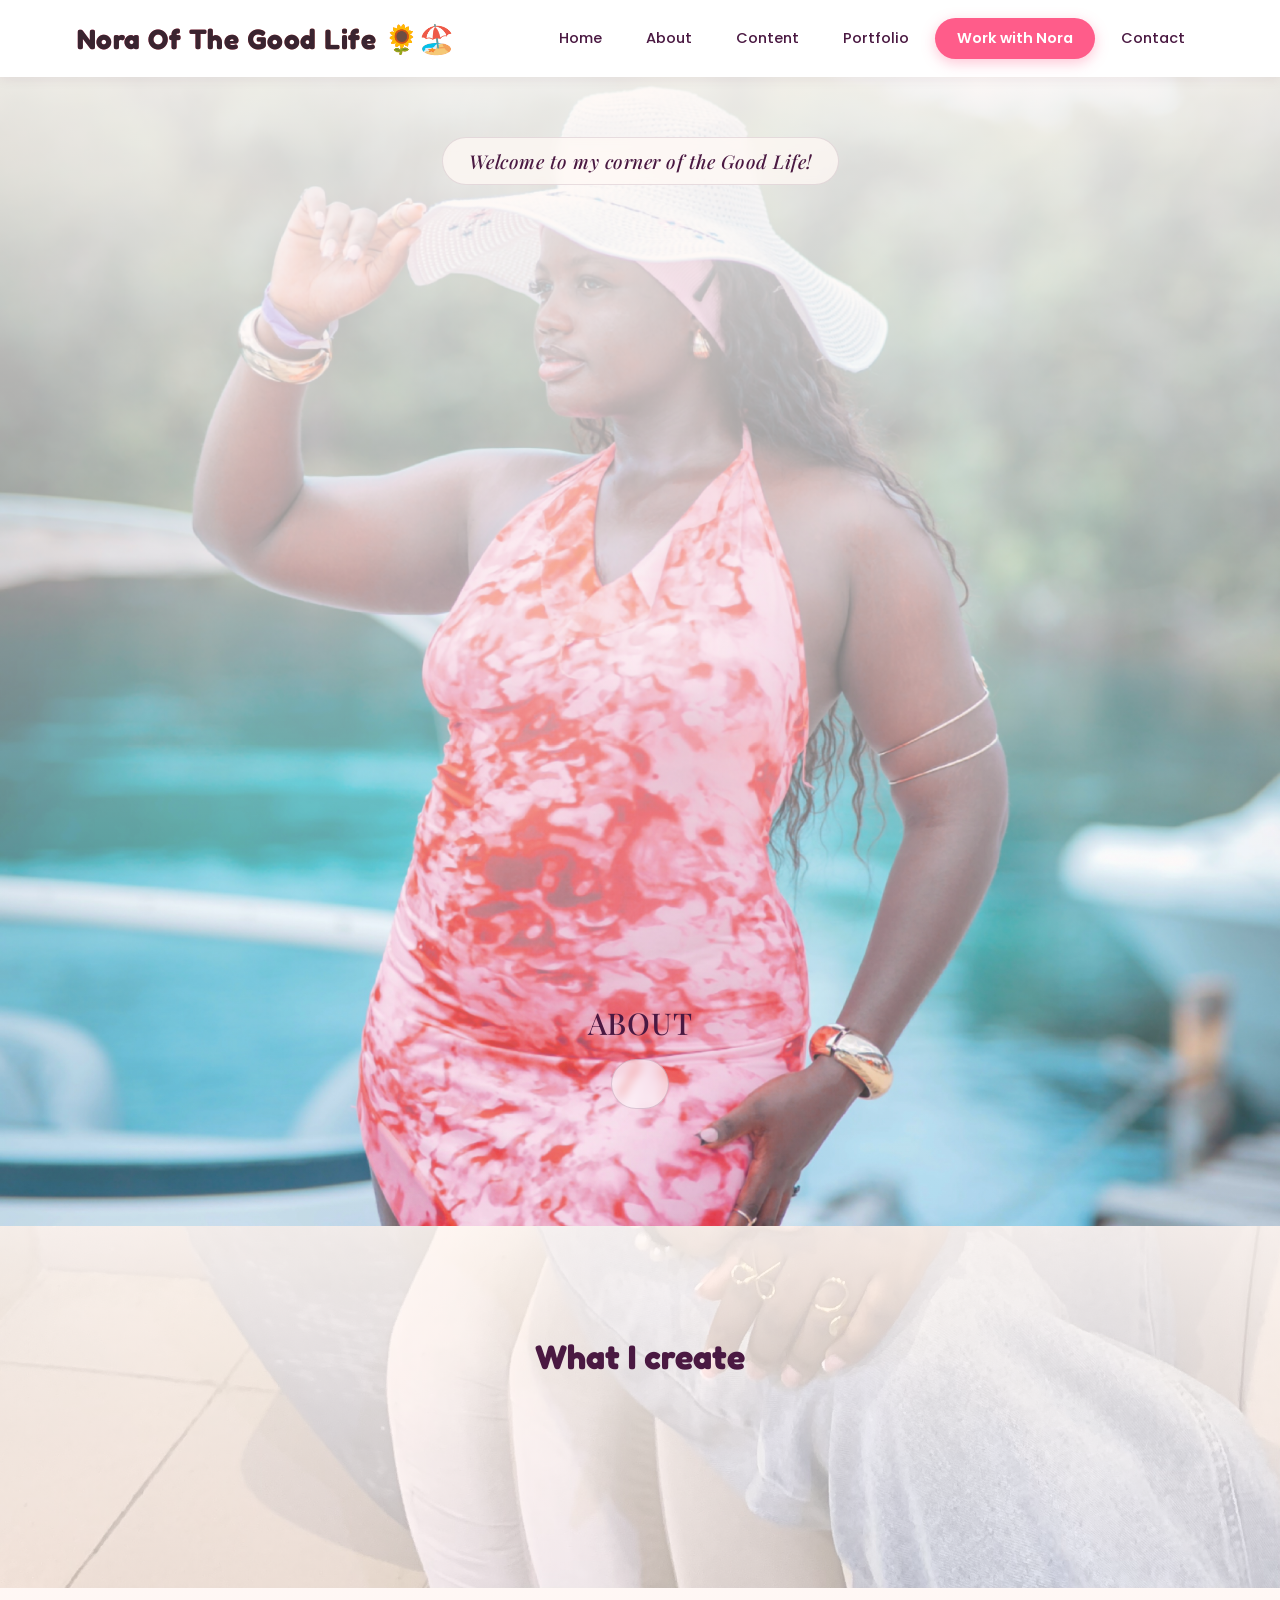
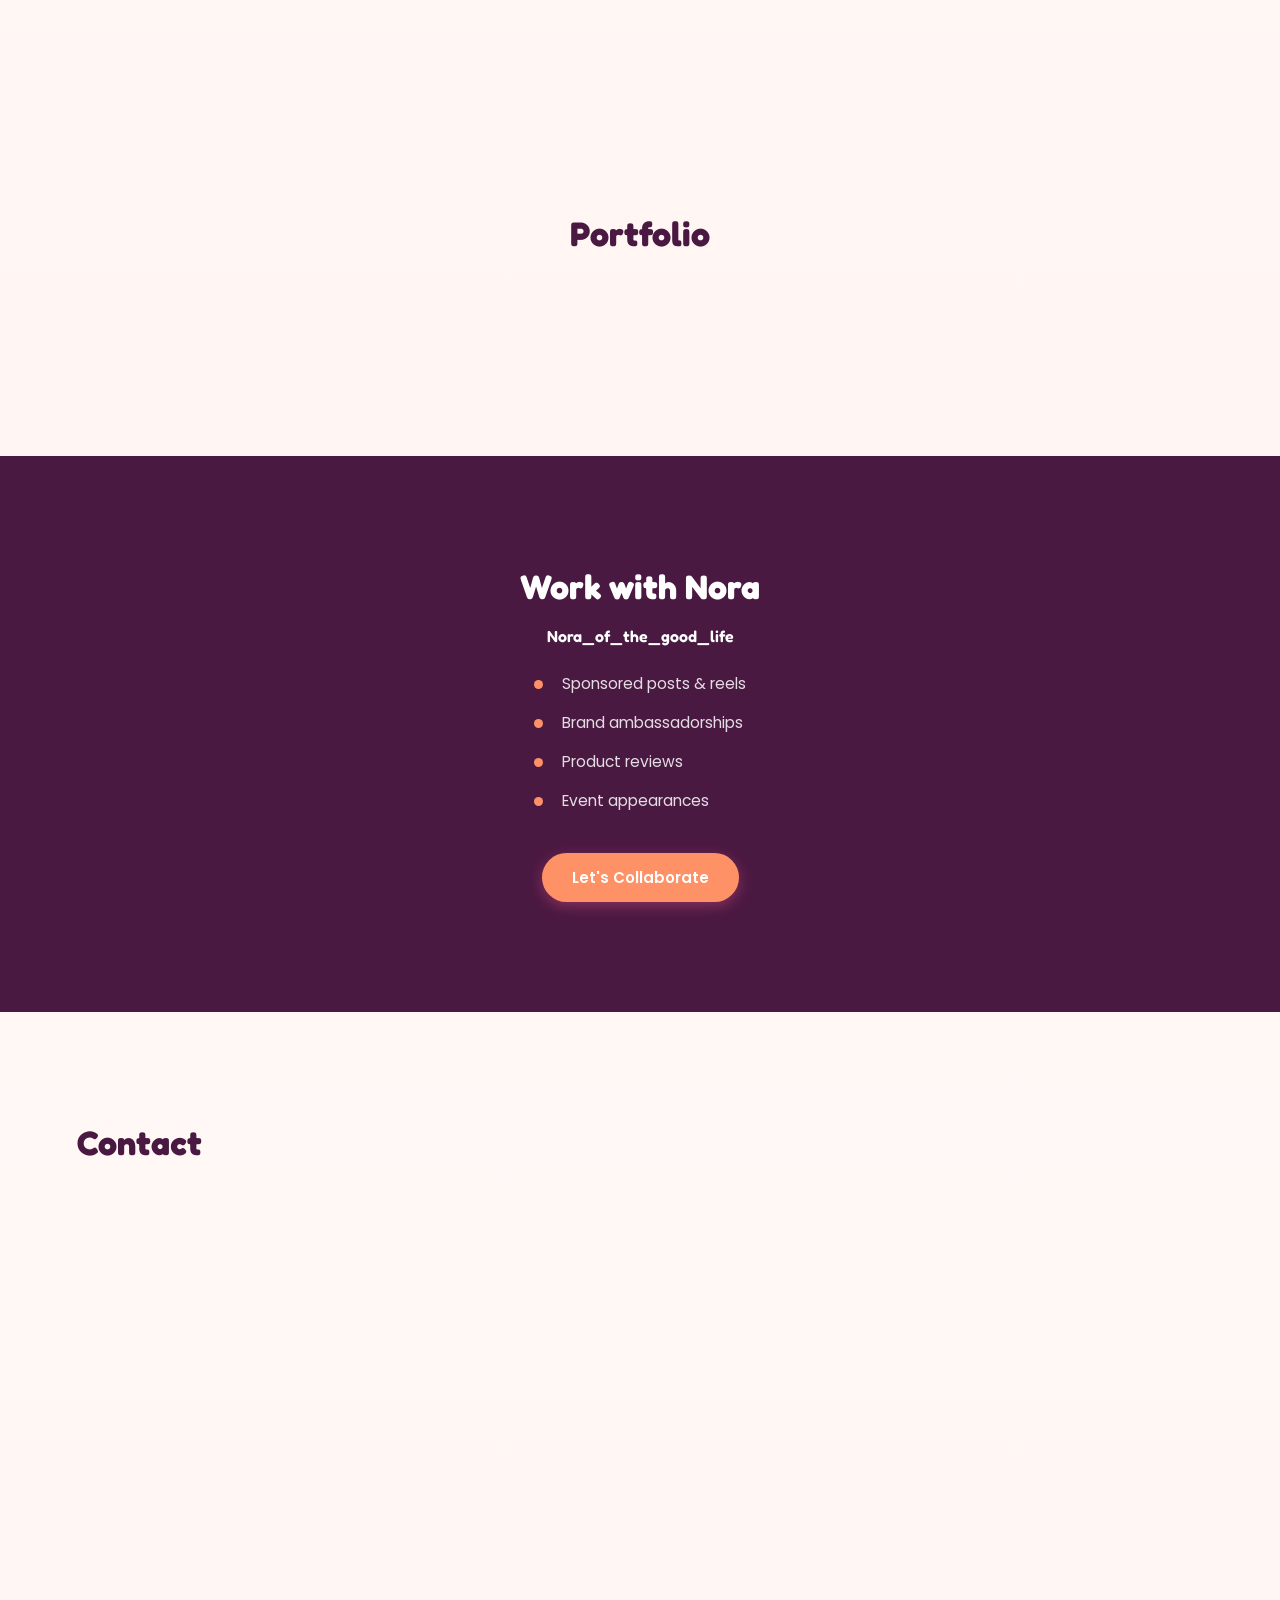
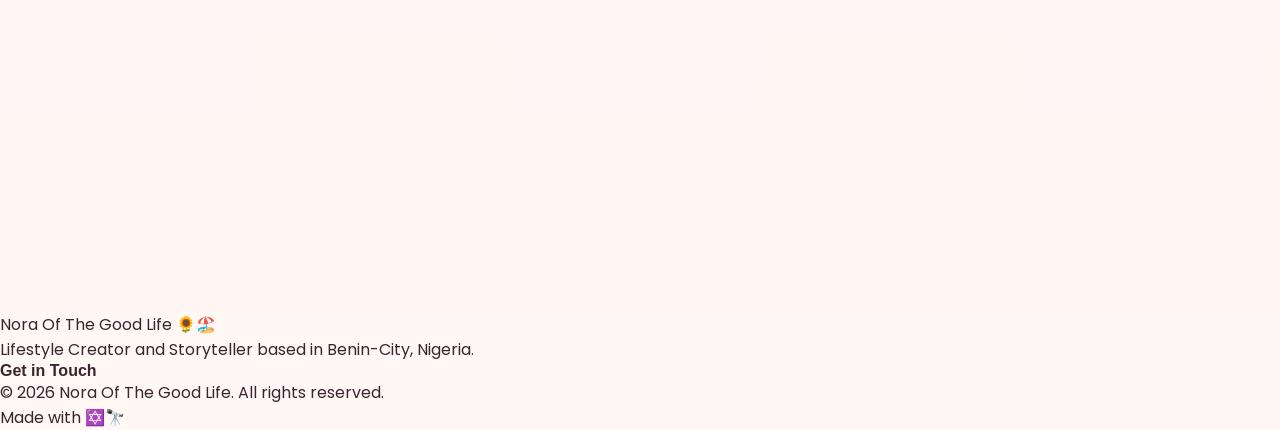
==== commit bd7ac827: "Update index.html" ====
--- a/index.html
+++ b/index.html
@@ -4,16 +4,31 @@
 <head>
   <meta charset="UTF-8" />
   <meta name="viewport" content="width=device-width, initial-scale=1.0" />
-  <title>Nora</title>
+  <title>Nora Of The Good Life 🌻🏖️</title>
 
+  <!-- Favicon -->
+  <link rel="icon" type="image/png" href="assets/favicon.png" />
+  <link rel="apple-touch-icon" href="assets/favicon.png" />
+
+  <!-- Social / SEO meta -->
+  <meta name="description"
+    content="Nora Of The Good Life — Lifestyle Creator and Storyteller based in Benin City, Nigeria. Sharing everyday inspiring moments, beauty, fashion, and travel." />
+  <meta property="og:title" content="Nora Of The Good Life 🌻🏖️" />
+  <meta property="og:description" content="Lifestyle Creator and Storyteller based in Benin City, Nigeria." />
+  <meta property="og:image" content="https://noraofthegoodlife.pages.dev/assets/og-image.jpg" />
+  <meta property="og:url" content="https://noraofthegoodlife.pages.dev/" />
+  <meta property="og:type" content="website" />
+  <meta name="twitter:card" content="summary_large_image" />
+  <meta name="twitter:image" content="https://noraofthegoodlife.pages.dev/assets/og-image.jpg" />
+  <meta name="theme-color" content="#FF5C8A" />
+
+  <!-- Fonts -->
   <link
     href="https://fonts.googleapis.com/css2?family=Fredoka:wght@600;700&family=Playfair+Display:ital,wght@0,500;0,600;1,500&family=Poppins:wght@400;500;600&display=swap"
     rel="stylesheet" />
   <link rel="preconnect" href="https://fonts.googleapis.com" />
   <link rel="preconnect" href="https://fonts.gstatic.com" crossorigin />
-  <link
-    href="https://fonts.googleapis.com/css2?family=Fredoka:wght@600;700&family=Poppins:wght@400;500;600&display=swap"
-    rel="stylesheet" />
+
   <link rel="stylesheet" href="style.css" />
 </head>
 
@@ -36,24 +51,15 @@
       <section id="home" class="section hero-section">
         <div class="section-inner">
           <p class="eyebrow">Welcome to my corner of the Good Life!</p>
-          <h1 class="hero-heading">Hi, I'm Nora</h1>
-          <p class="hero-text">
-            A Lifestyle Creator and Storyteller based in Benin City, Nigeria,
-            sharing her journey, experiences and everyday inspiring moments of
-            life I lead.
-          </p>
+          <h1 class="hero-heading"> </h1>
+          <p class="hero-text"> </p>
         </div>
       </section>
 
       <section id="about" class="section">
         <div class="section-inner">
           <h2>About</h2>
-          <p class="section-text-about">
-            What does "The Good Life" mean? In Nora's philosophy, it's
-            intentional living; choosing joy, growth, confidence and adventure
-            while navigating life. It's a reminder to enjoy the journey not
-            just the destination.
-          </p>
+          <p class="section-text-about"> </p>
         </div>
       </section>
     </div>
@@ -63,33 +69,10 @@
       <section id="content" class="section">
         <div class="section-inner">
           <h2>What I create</h2>
-          <div class="content-grid">
-            <div class="content-card">
-              <h3>Lifestyle</h3>
-              <p>
-                ✨ I capture the art of everyday living; from food, fashion,
-                events and discovering exciting experiences around me. My
-                content is personalized on enjoying and sharing goodness! 💝
-              </p>
-            </div>
-            <div class="content-card">
-              <h3>Beauty</h3>
-              <p>
-                😻 Exploring natural beauty, I share product updates, makeup,
-                haircare and selfcare routines as relatable for my audience to
-                connect with! 💇🏽‍♀️
-              </p>
-            </div>
-            <div class="content-card">
-              <h3>Travel</h3>
-              <p>
-                As i explore new places, i create travel and discovery
-                contents that showcase hotels, restaurants, hidden gems &
-                landmarks which gives my audience ideas on where to go
-                (vacation or naturalization) and anticipate unique
-                experiences! ✈️🌍
-              </p>
-            </div>
+          <div class="content-grid cms-loading" data-loading>
+            <div class="cms-skeleton" style="height: 180px;"></div>
+            <div class="cms-skeleton" style="height: 180px;"></div>
+            <div class="cms-skeleton" style="height: 180px;"></div>
           </div>
         </div>
       </section>
@@ -97,80 +80,16 @@
       <section id="portfolio" class="section">
         <div class="section-inner">
           <h2>Portfolio</h2>
-          <div class="portfolio-grid">
-
-            <figure class="portfolio-item">
-              <figcaption class="portfolio-title">Who Is Nora</figcaption>
-              <a href="https://www.tiktok.com/@nora_of_the_goodlife/video/7675454520335404308?is_from_webapp=1&sender_device=pc"
-                target="_blank" rel="noopener">
-                <img class="portfolio-1" src="assets/who-is-nora.jpg" alt="Who Is Nora">
-              </a>
-            </figure>
-
-            <figure class="portfolio-item">
-              <figcaption class="portfolio-title">Chop Life</figcaption>
-              <a href="https://www.tiktok.com/@nora_of_the_goodlife/video/7675911535209860373?is_from_webapp=1&sender_device=pc"
-                target="_blank" rel="noopener">
-                <img class="portfolio-2" src="assets/chop-life-4 (1).jpg" alt="Chop Life">
-              </a>
-            </figure>
-
-            <figure class="portfolio-item">
-              <figcaption class="portfolio-title">Circle Restaurant</figcaption>
-              <a href="https://www.tiktok.com/@nora_of_the_goodlife/video/7475733874744610066?is_from_webapp=1&sender_device=pc"
-                target="_blank" rel="noopener">
-                <img class="portfolio-3" src="assets/circle-restaurant.jpg" alt="Circle Restaurant">
-              </a>
-            </figure>
-
-            <figure class="portfolio-item">
-              <figcaption class="portfolio-title">Transeat</figcaption>
-              <a href="https://www.tiktok.com/@nora_of_the_goodlife/video/7672021523774901524?is_from_webapp=1&sender_device=pc"
-                target="_blank" rel="noopener">
-                <img class="portfolio-4" src="assets/transeat-1.jpg" alt="Transeat">
-              </a>
-            </figure>
-
-            <figure class="portfolio-item">
-              <figcaption class="portfolio-title">Chop Life II</figcaption>
-              <a href="https://www.tiktok.com/@nora_of_the_goodlife/video/7611221269039697173?is_from_webapp=1&sender_device=pc"
-                target="_blank" rel="noopener">
-                <img class="portfolio-5" src="assets/chop-life-5.jpg" alt="Chop Life II">
-              </a>
-            </figure>
-
-            <figure class="portfolio-item">
-              <figcaption class="portfolio-title">Fashion</figcaption>
-              <a href="https://www.tiktok.com/@nora_of_the_goodlife/video/7668759550538845461?is_from_webapp=1&sender_device=pc"
-                target="_blank" rel="noopener">
-                <img class="portfolio-6" src="assets/fashion.jpg" alt="Fashion">
-              </a>
-            </figure>
-
-            <figure class="portfolio-item">
-              <figcaption class="portfolio-title">Relaxer</figcaption>
-              <a href="https://www.tiktok.com/@nora_of_the_goodlife/video/7482764968497073415?is_from_webapp=1&sender_device=pc"
-                target="_blank" rel="noopener">
-                <img class="portfolio-7" src="assets/relaxer.jpg" alt="Relaxer">
-              </a>
-            </figure>
-
-            <figure class="portfolio-item">
-              <figcaption class="portfolio-title">Chop Life III</figcaption>
-              <a href="https://www.tiktok.com/@nora_of_the_goodlife/video/7516514887372246278?is_from_webapp=1&sender_device=pc"
-                target="_blank" rel="noopener">
-                <img class="portfolio-8" src="assets/chop-life-2.jpg" alt="Chop Life III">
-              </a>
-            </figure>
-
-            <figure class="portfolio-item">
-              <figcaption class="portfolio-title">Teeth Whitening</figcaption>
-              <a href="https://www.tiktok.com/@nora_of_the_goodlife/video/7507243261539405061?is_from_webapp=1&sender_device=pc"
-                target="_blank" rel="noopener">
-                <img class="portfolio-9" src="assets/teeth-whitening.jpg" alt="Teeth Whitening">
-              </a>
-            </figure>
-
+          <div class="portfolio-grid cms-loading" data-loading>
+            <div class="cms-skeleton portfolio-skeleton"></div>
+            <div class="cms-skeleton portfolio-skeleton"></div>
+            <div class="cms-skeleton portfolio-skeleton"></div>
+            <div class="cms-skeleton portfolio-skeleton"></div>
+            <div class="cms-skeleton portfolio-skeleton"></div>
+            <div class="cms-skeleton portfolio-skeleton"></div>
+            <div class="cms-skeleton portfolio-skeleton"></div>
+            <div class="cms-skeleton portfolio-skeleton"></div>
+            <div class="cms-skeleton portfolio-skeleton"></div>
           </div>
         </div>
       </section>
@@ -181,9 +100,7 @@
       <div class="section-inner">
         <h2>Work with Nora</h2>
         <p class="section-text">
-          <span class="brand-name">Nora_of_the_good_life</span> partners with
-          brands that align with her lifestyle, audience and values to create
-          authentic, engaging content that people can connect with.
+          <span class="brand-name">Nora_of_the_good_life</span>
         </p>
         <ul class="collab-list">
           <li>Sponsored posts &amp; reels</li>
@@ -202,41 +119,45 @@
         <div class="section-inner-last">
           <h2>Contact</h2>
 
-          <div class="contact-list">
-            <a class="contact-link" href="https://www.tiktok.com/@nora_of_the_goodlife?lang=en" target="_blank"
-              rel="noopener">
-              <span class="contact-icon contact-icon--whatsapp">
-                <img src="assets/tik-tok.png" alt="TikTok" />
-              </span>
-              <span class="contact-value">nora_of_the_goodlife</span>
-            </a>
-
-            <a class="contact-link" href="https://www.instagram.com/nora_of_the_goodlife/" target="_blank"
-              rel="noopener">
-              <span class="contact-icon contact-icon--instagram">
-                <img src="assets/instagram.png" alt="Instagram" />
-              </span>
-              <span class="contact-value">nora_of_the_goodlife</span>
-            </a>
-
-            <a class="contact-link" href="https://wa.me/2348128491367" target="_blank" rel="noopener">
-              <span class="contact-icon contact-icon--whatsapp">
-                <img src="assets/whatsapp.png" alt="WhatsApp" />
-              </span>
-              <span class="contact-value">+234 812-849-1367</span>
-            </a>
-
-            <a class="contact-link" href="mailto:mininora25@gmail.com">
-              <span class="contact-icon contact-icon--gmail">
-                <img src="assets/gmail.png" alt="Gmail" />
-              </span>
-              <span class="contact-value">mininora25@gmail.com</span>
-            </a>
+          <div class="contact-list cms-loading" data-loading>
+            <div class="cms-skeleton" style="height: 70px; width: 260px;"></div>
+            <div class="cms-skeleton" style="height: 70px; width: 260px;"></div>
+            <div class="cms-skeleton" style="height: 70px; width: 260px;"></div>
+            <div class="cms-skeleton" style="height: 70px; width: 260px;"></div>
           </div>
         </div>
       </section>
     </div>
   </main>
+  <footer class="site-footer">
+    <div class="site-footer__inner">
+
+      <div class="site-footer__brand">
+        <a href="#home" class="site-footer__logo">Nora Of The Good Life 🌻🏖️</a>
+        <p class="site-footer__tagline">
+          Lifestyle Creator and Storyteller based in Benin-City, Nigeria.
+        </p>
+      </div>
+
+      <div class="site-footer__contact">
+        <h4>Get in Touch</h4>
+        <ul class="site-footer__contact-list">
+          <!-- populated from Supabase by cms.js -->
+        </ul>
+      </div>
+
+    </div>
+
+    <div class="site-footer__bottom">
+      <p>&copy; <span id="footer-year"></span> Nora Of The Good Life. All rights reserved.</p>
+      <p class="site-footer__made">Made with <a href="https://github.com/Osamudiamenthe1/" target="_blank">✡️🔭</a></p>
+    </div>
+  </footer>
+  <script type="module" src="cms.js"></script>
+  <script>
+    const y = document.getElementById('footer-year');
+    if (y) y.textContent = new Date().getFullYear();
+  </script>
 </body>
 
 </html>
